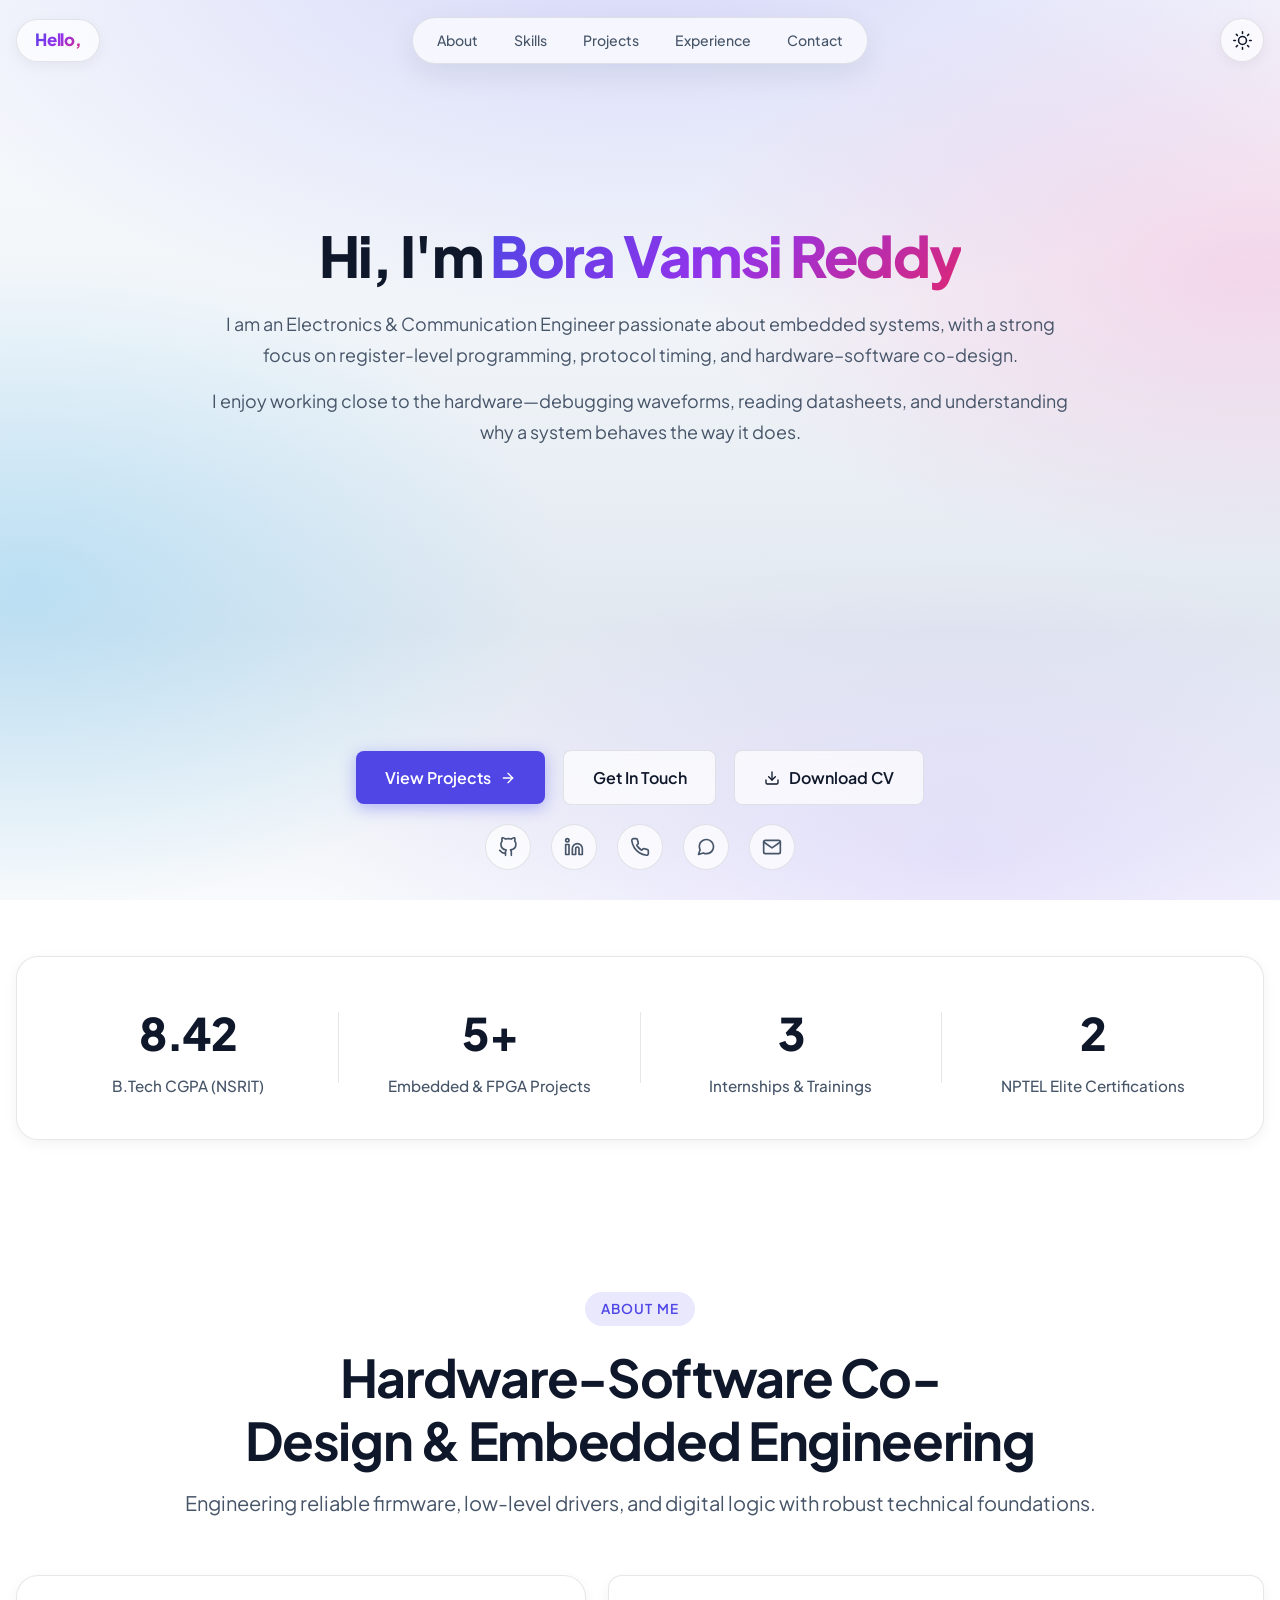
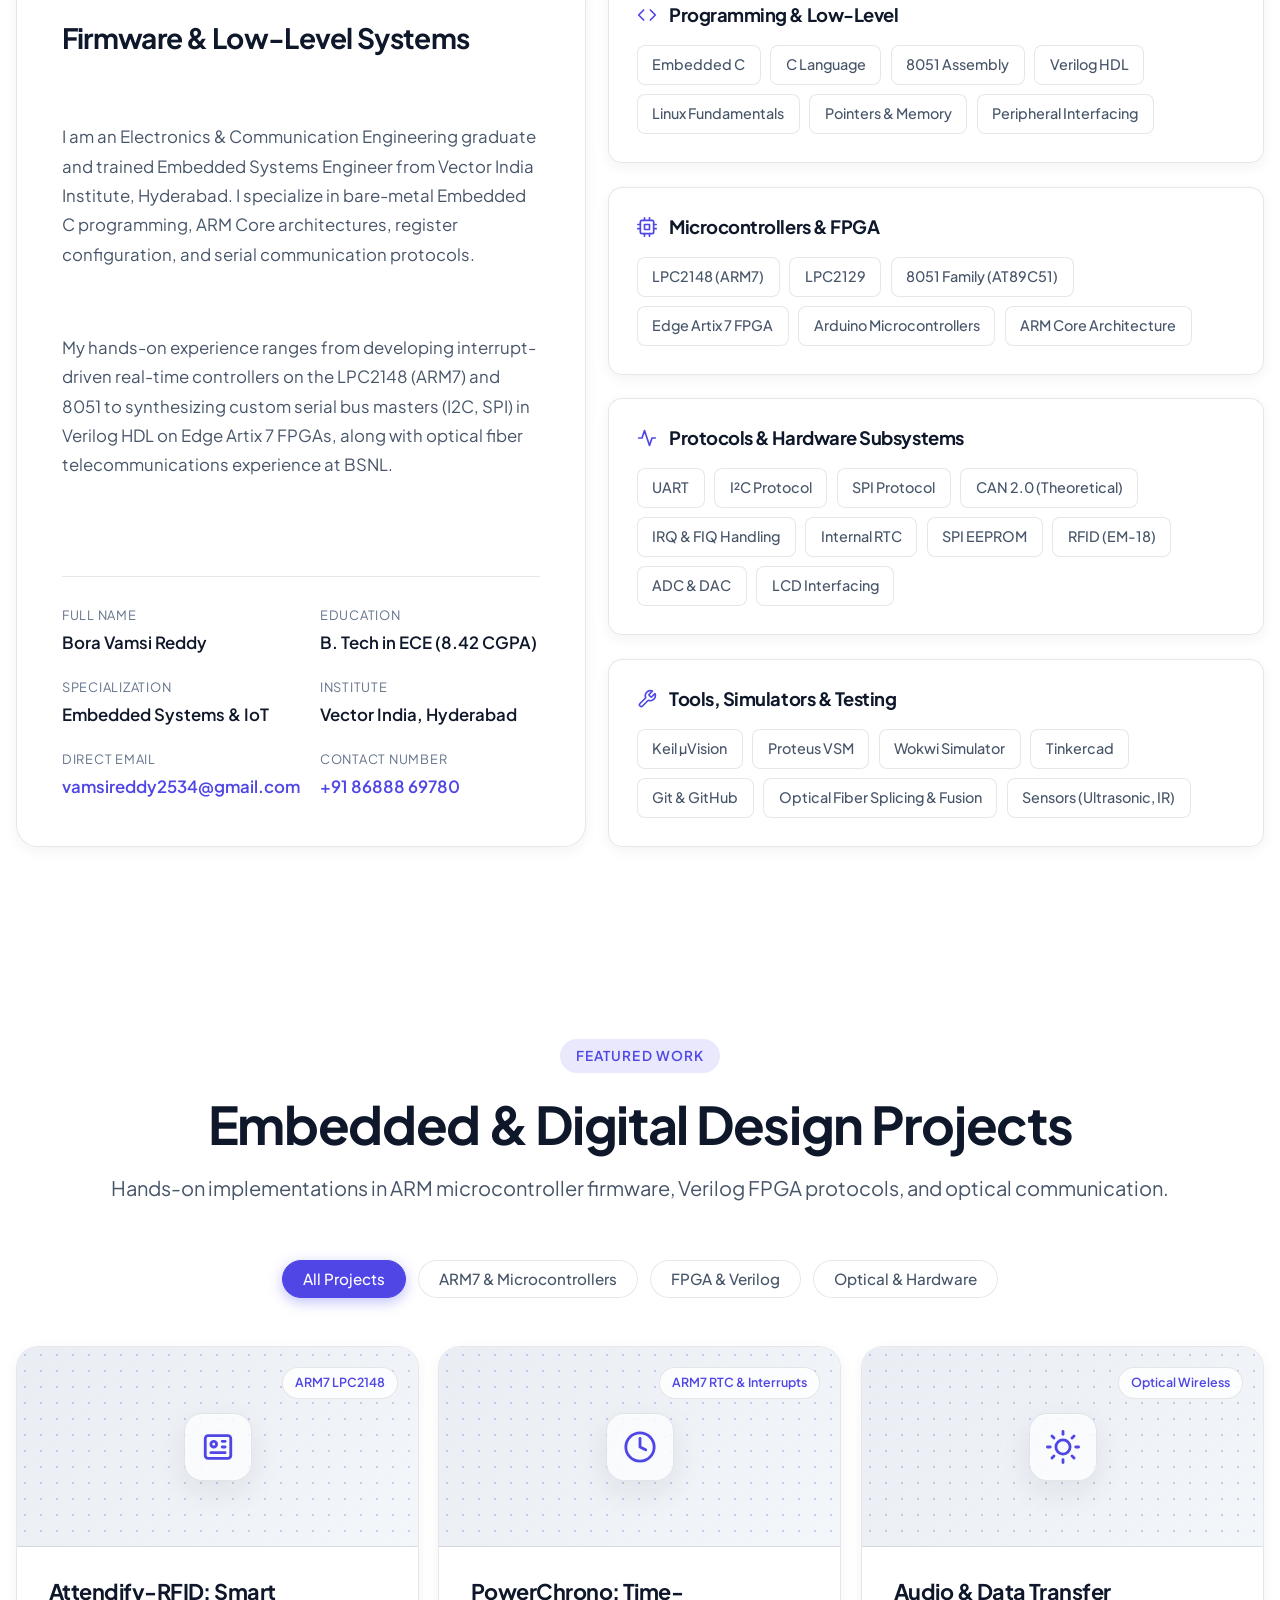
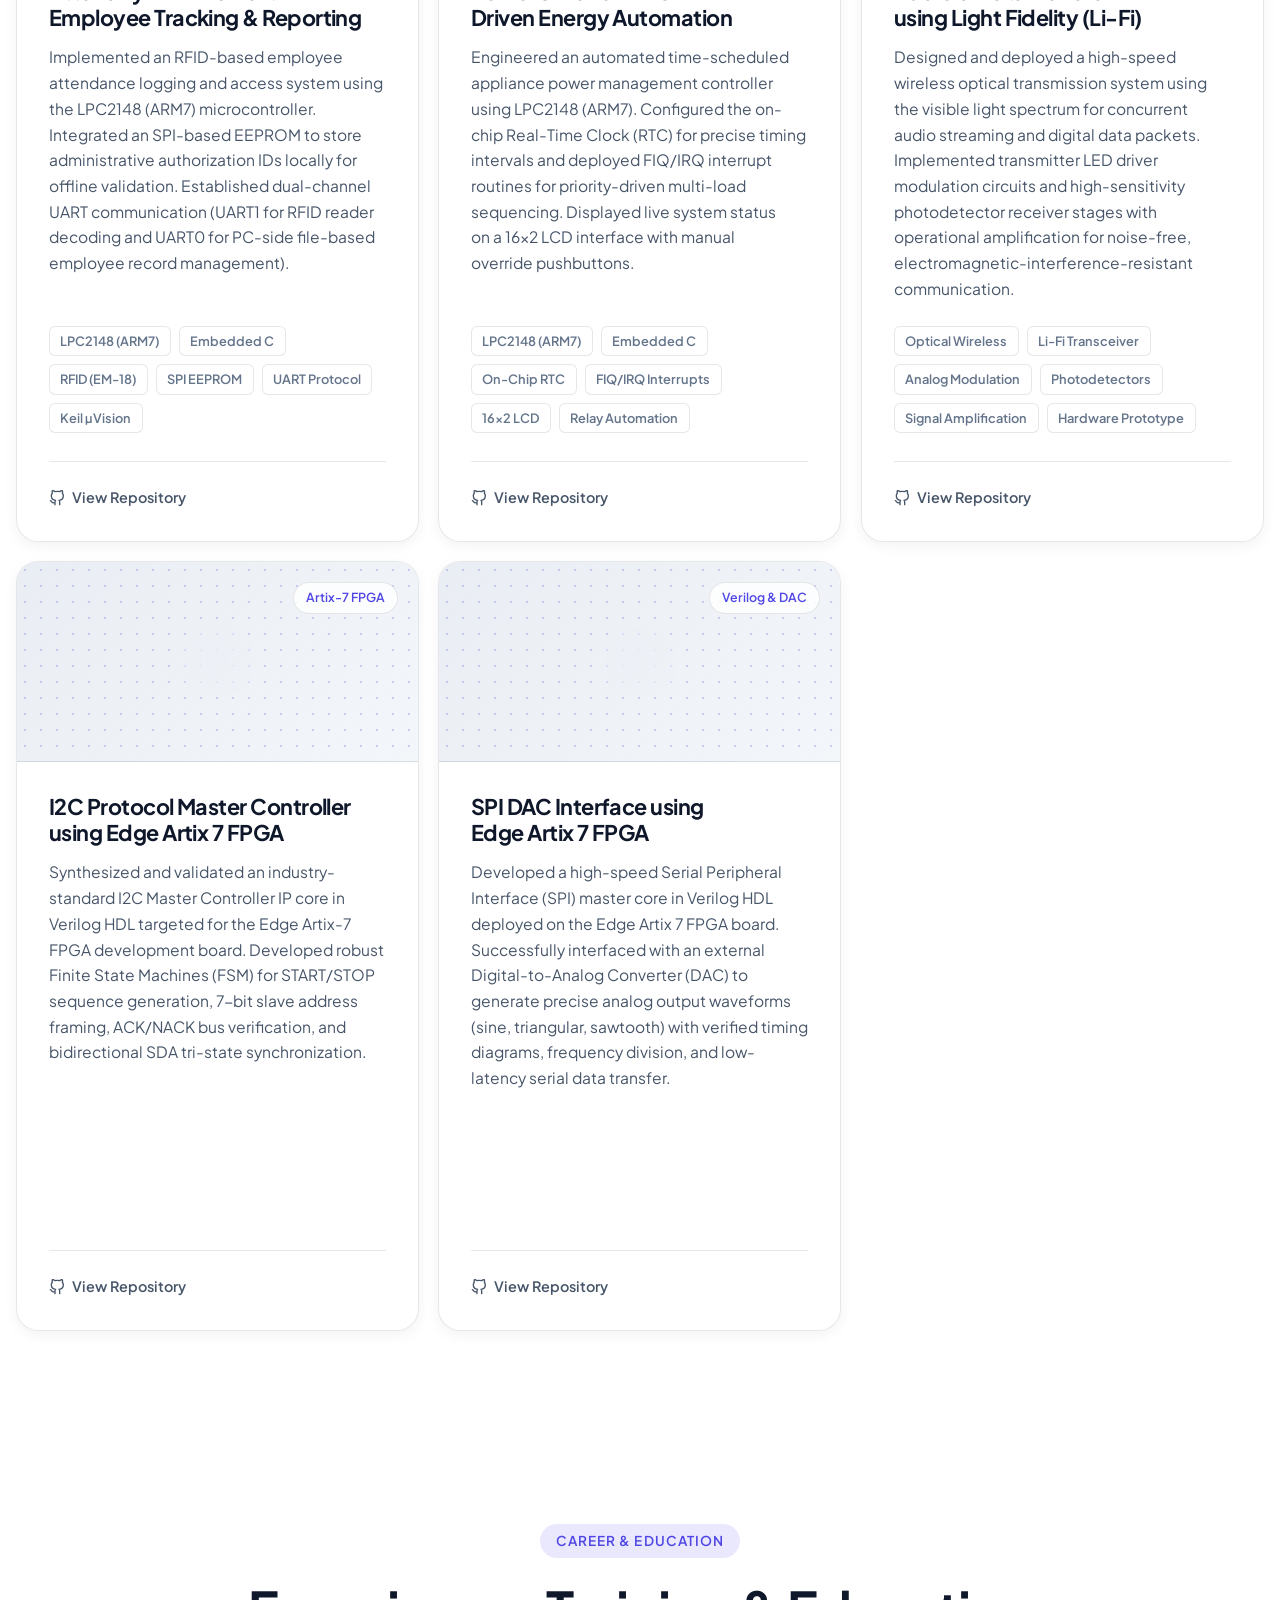
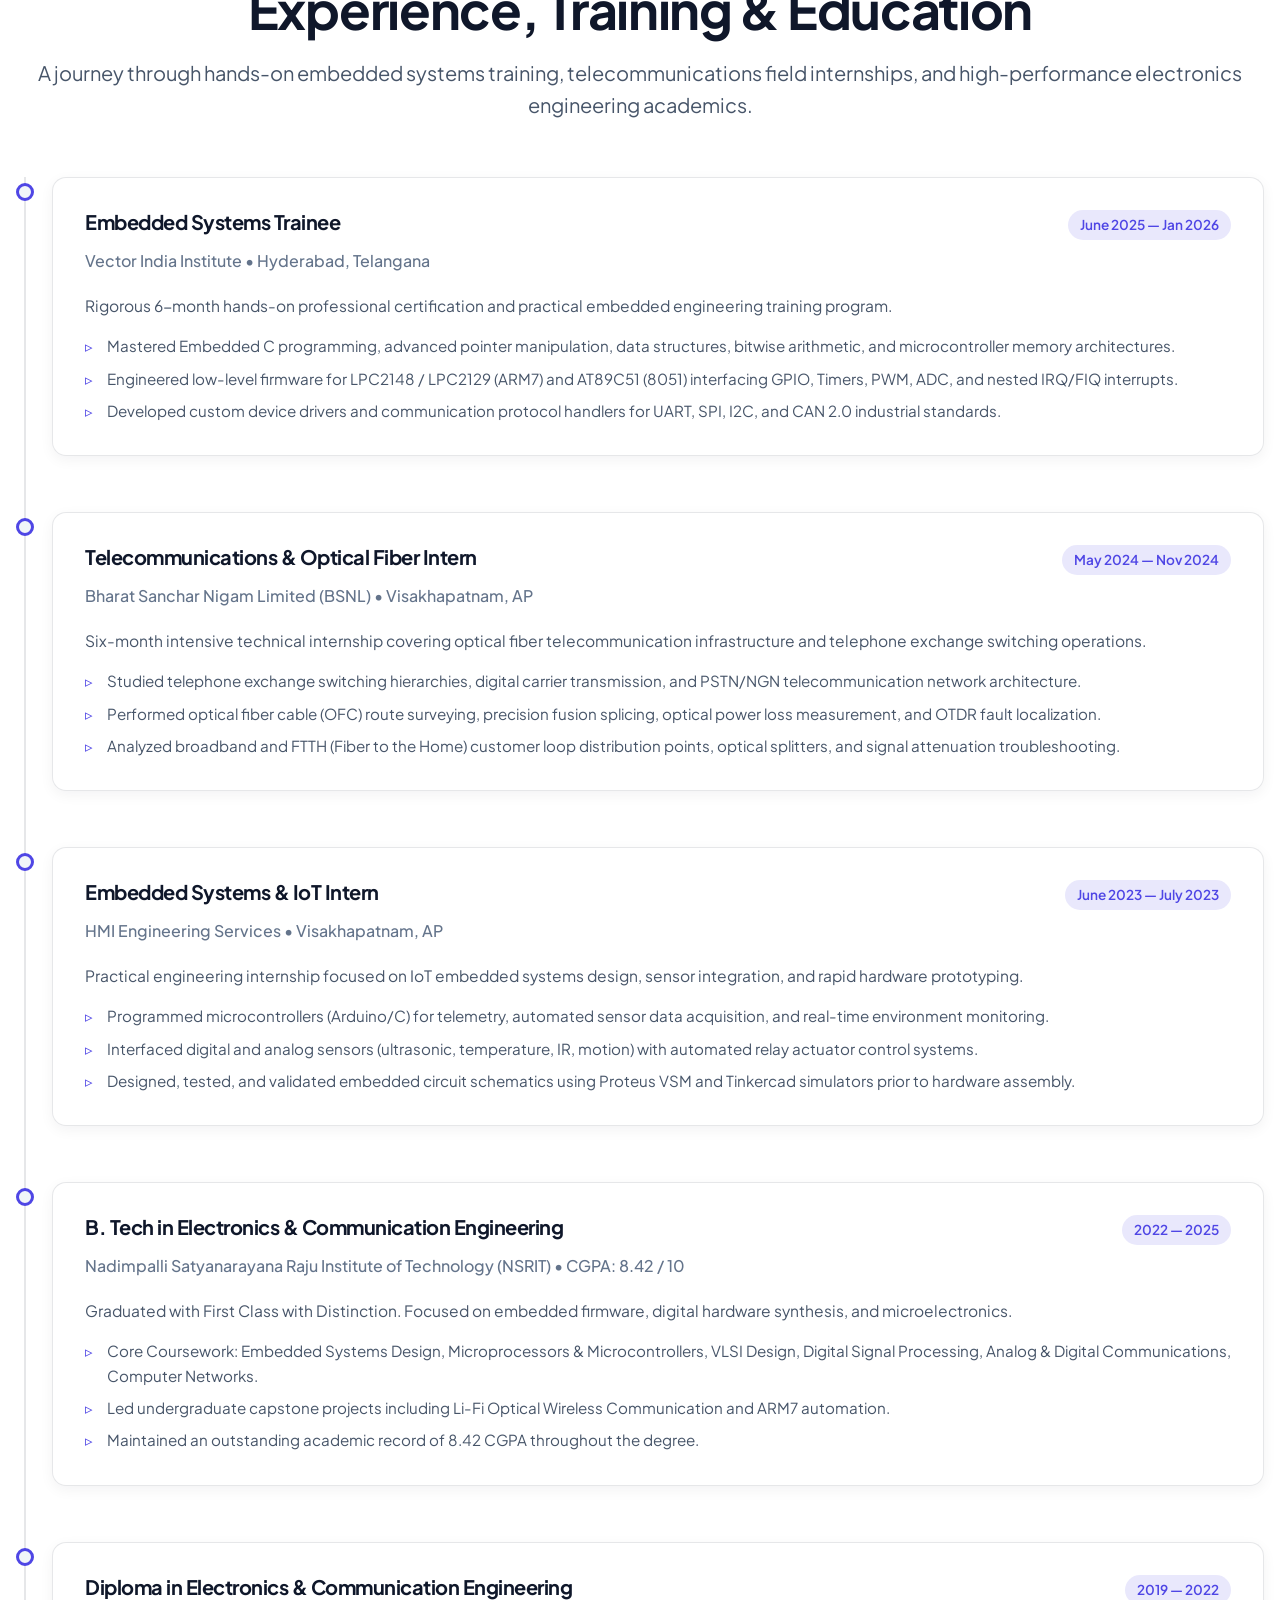
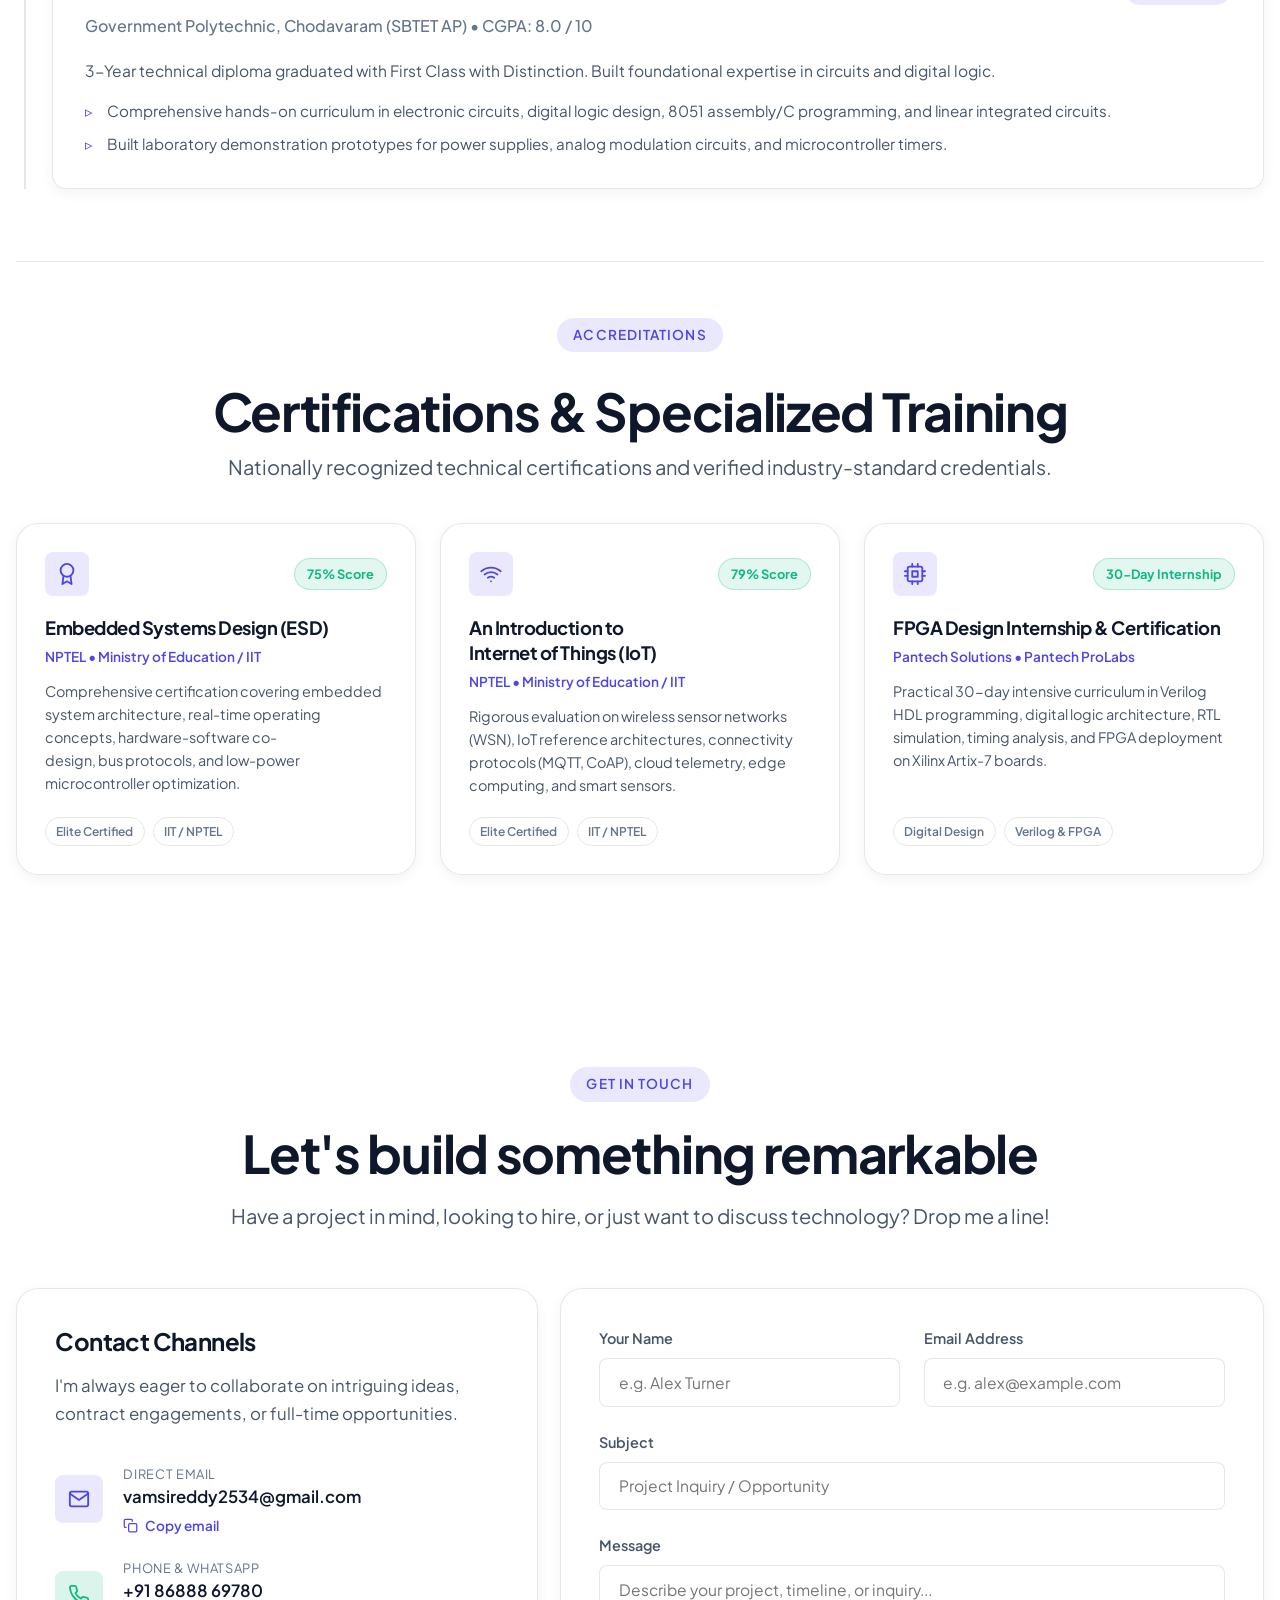
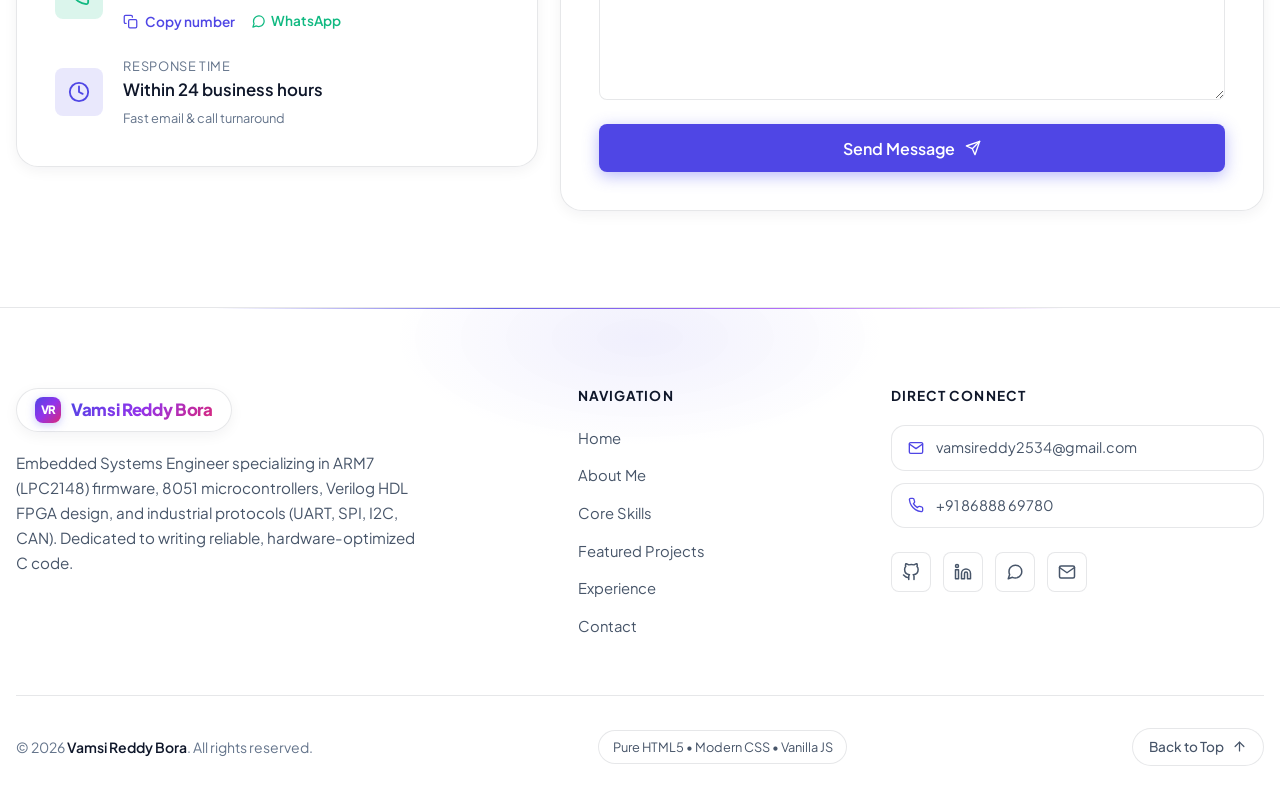
==== index.html @ 241cae87 "Initial portfolio release: modern responsive embedded systems portfolio" ====
<!DOCTYPE html>
<html lang="en" data-theme="dark">
<head>
  <meta charset="UTF-8">
  <meta name="viewport" content="width=device-width, initial-scale=1.0">
  <title>Bora Vamsi Reddy — Embedded Systems Engineer</title>
  <meta name="description" content="Portfolio of Bora Vamsi Reddy, Embedded Systems Engineer specializing in LPC2148 (ARM7), 8051, Embedded C, Verilog HDL, and Serial Communication Protocols (I2C, SPI, UART, CAN).">
  <meta name="keywords" content="Bora Vamsi Reddy, Embedded Systems Engineer, ARM7, LPC2148, 8051, Embedded C, Verilog, FPGA, I2C, SPI, UART, CAN, Vector India, ECE, Firmware">
  <meta name="author" content="Bora Vamsi Reddy">

  <!-- Open Graph Meta Tags -->
  <meta property="og:title" content="Bora Vamsi Reddy — Embedded Systems Engineer">
  <meta property="og:description" content="Embedded Systems Engineer specializing in LPC2148 (ARM7), 8051, Embedded C, Verilog HDL, and serial communication protocols.">
  <meta property="og:type" content="website">

  <!-- Fonts & Stylesheet -->
  <link rel="preconnect" href="https://fonts.googleapis.com">
  <link rel="preconnect" href="https://fonts.gstatic.com" crossorigin>
  <link href="https://fonts.googleapis.com/css2?family=JetBrains+Mono:wght@400;500&family=Plus+Jakarta+Sans:wght@400;500;600;700;800&display=swap" rel="stylesheet">
  <link rel="stylesheet" href="css/style.css?v=2.5">
</head>
<body>

  <!-- ==========================================
       Header & Navigation
       ========================================== -->
  <header class="header" id="header">
    <div class="container nav-container">
      <!-- Left: Brand -->
      <a href="#hero" class="brand" aria-label="Homepage">
        <span class="brand-text">Hello,</span>
      </a>

      <!-- Center: Floating Navigation Pill -->
      <nav class="nav-pill-wrapper" aria-label="Primary Navigation">
        <ul class="nav-menu" id="navMenu">
          <li><a href="#about" class="nav-link">About</a></li>
          <li><a href="#skills" class="nav-link">Skills</a></li>
          <li><a href="#projects" class="nav-link">Projects</a></li>
          <li><a href="#experience" class="nav-link">Experience</a></li>
          <li><a href="#contact" class="nav-link">Contact</a></li>
        </ul>
      </nav>

      <!-- Right: Theme Toggle & Mobile Toggle -->
      <div class="nav-actions">
        <button id="themeToggle" class="theme-toggle-btn" aria-label="Toggle dark/light theme">
          <!-- Sun Icon -->
          <svg class="sun-icon" viewBox="0 0 24 24" fill="none" stroke="currentColor" stroke-width="2" stroke-linecap="round" stroke-linejoin="round">
            <circle cx="12" cy="12" r="5"></circle>
            <line x1="12" y1="1" x2="12" y2="3"></line>
            <line x1="12" y1="21" x2="12" y2="23"></line>
            <line x1="4.22" y1="4.22" x2="5.64" y2="5.64"></line>
            <line x1="18.36" y1="18.36" x2="19.78" y2="19.78"></line>
            <line x1="1" y1="12" x2="3" y2="12"></line>
            <line x1="21" y1="12" x2="23" y2="12"></line>
            <line x1="4.22" y1="19.78" x2="5.64" y2="18.36"></line>
            <line x1="18.36" y1="5.64" x2="19.78" y2="4.22"></line>
          </svg>
          <!-- Moon Icon -->
          <svg class="moon-icon" viewBox="0 0 24 24" fill="none" stroke="currentColor" stroke-width="2" stroke-linecap="round" stroke-linejoin="round">
            <path d="M21 12.79A9 9 0 1 1 11.21 3 7 7 0 0 0 21 12.79z"></path>
          </svg>
        </button>

        <!-- Mobile Drawer Toggle -->
        <button id="mobileToggle" class="mobile-toggle-btn" aria-label="Open mobile navigation menu" aria-expanded="false">
          <svg viewBox="0 0 24 24" fill="none" stroke="currentColor" stroke-width="2" stroke-linecap="round" stroke-linejoin="round" style="width: 20px; height: 20px;">
            <line x1="3" y1="12" x2="21" y2="12"></line>
            <line x1="3" y1="6" x2="21" y2="6"></line>
            <line x1="3" y1="18" x2="21" y2="18"></line>
          </svg>
        </button>
      </div>
    </div>
  </header>

  <main>
    <!-- ==========================================
         Hero Section
         ========================================== -->
    <section class="section hero-section" id="hero">
      <div class="container hero-container">
        <div class="hero-main-wrapper">
          <div class="hero-center-content">
            <h1 class="hero-title">
              Hi, I'm <span class="text-gradient">Bora Vamsi Reddy</span>
            </h1>

            <div class="hero-description">
              <p>
                I am an Electronics &amp; Communication Engineer passionate about embedded systems, with a strong focus on register-level programming, protocol timing, and hardware–software co-design.
              </p>
              <p>
                I enjoy working close to the hardware—debugging waveforms, reading datasheets, and understanding why a system behaves the way it does.
              </p>
            </div>
          </div>

          <div class="hero-bottom-controls">
            <!-- Call to Action Buttons -->
            <div class="hero-cta-group">
              <a href="#projects" class="btn btn-primary">
                <span>View Projects</span>
                <svg viewBox="0 0 24 24" fill="none" stroke="currentColor" stroke-width="2" stroke-linecap="round" stroke-linejoin="round" style="width: 16px; height: 16px;">
                  <line x1="5" y1="12" x2="19" y2="12"></line>
                  <polyline points="12 5 19 12 12 19"></polyline>
                </svg>
              </a>
              <a href="#contact" class="btn btn-secondary">
                <span>Get In Touch</span>
              </a>
              <a href="Vamsi_CV.pdf" target="_blank" rel="noopener noreferrer" class="btn btn-secondary" id="resumeBtn" download="Bora_Vamsi_Reddy_CV.pdf">
                <svg viewBox="0 0 24 24" fill="none" stroke="currentColor" stroke-width="2" stroke-linecap="round" stroke-linejoin="round" style="width: 16px; height: 16px;">
                  <path d="M21 15v4a2 2 0 0 1-2 2H5a2 2 0 0 1-2-2v-4"></path>
                  <polyline points="7 10 12 15 17 10"></polyline>
                  <line x1="12" y1="15" x2="12" y2="3"></line>
                </svg>
                <span>Download CV</span>
              </a>
            </div>

            <!-- Social Links Row -->
            <div class="social-links">
              <a href="https://github.com/VamsiReddyBora" target="_blank" rel="noopener noreferrer" class="social-link" aria-label="GitHub Profile">
                <svg viewBox="0 0 24 24" fill="none" stroke="currentColor" stroke-width="2" stroke-linecap="round" stroke-linejoin="round">
                  <path d="M9 19c-5 1.5-5-2.5-7-3m14 6v-3.87a3.37 3.37 0 0 0-.94-2.61c3.14-.35 6.44-1.54 6.44-7A5.44 5.44 0 0 0 20 4.77 5.07 5.07 0 0 0 19.91 1S18.73.65 16 2.48a13.38 13.38 0 0 0-7 0C6.27.65 5.09 1 5.09 1A5.07 5.07 0 0 0 5 4.77a5.44 5.44 0 0 0-1.5 3.78c0 5.42 3.3 6.61 6.44 7A3.37 3.37 0 0 0 9 18.13V22"></path>
                </svg>
              </a>
              <a href="https://linkedin.com/in/bora-vamsi-reddy" target="_blank" rel="noopener noreferrer" class="social-link" aria-label="LinkedIn Profile">
                <svg viewBox="0 0 24 24" fill="none" stroke="currentColor" stroke-width="2" stroke-linecap="round" stroke-linejoin="round">
                  <path d="M16 8a6 6 0 0 1 6 6v7h-4v-7a2 2 0 0 0-2-2 2 2 0 0 0-2 2v7h-4v-7a6 6 0 0 1 6-6z"></path>
                  <rect x="2" y="9" width="4" height="12"></rect>
                  <circle cx="4" cy="4" r="2"></circle>
                </svg>
              </a>
              <a href="tel:+918688869780" class="social-link" aria-label="Call +91 86888 69780">
                <svg viewBox="0 0 24 24" fill="none" stroke="currentColor" stroke-width="2" stroke-linecap="round" stroke-linejoin="round">
                  <path d="M22 16.92v3a2 2 0 0 1-2.18 2 19.79 19.79 0 0 1-8.63-3.07 19.5 19.5 0 0 1-6-6 19.79 19.79 0 0 1-3.07-8.67A2 2 0 0 1 4.11 2h3a2 2 0 0 1 2 1.72 12.84 12.84 0 0 0 .7 2.81 2 2 0 0 1-.45 2.11L8.09 9.91a16 16 0 0 0 6 6l1.27-1.27a2 2 0 0 1 2.11-.45 12.84 12.84 0 0 0 2.81.7A2 2 0 0 1 22 16.92z"></path>
                </svg>
              </a>
              <a href="https://wa.me/918688869780" target="_blank" rel="noopener noreferrer" class="social-link" aria-label="Chat on WhatsApp">
                <svg viewBox="0 0 24 24" fill="none" stroke="currentColor" stroke-width="2" stroke-linecap="round" stroke-linejoin="round">
                  <path d="M21 11.5a8.38 8.38 0 0 1-.9 3.8 8.5 8.5 0 0 1-7.6 4.7 8.38 8.38 0 0 1-3.8-.9L3 21l1.9-5.7a8.38 8.38 0 0 1-.9-3.8 8.5 8.5 0 0 1 4.7-7.6 8.38 8.38 0 0 1 3.8-.9h.5a8.48 8.48 0 0 1 8 8v.5z"></path>
                </svg>
              </a>
              <a href="mailto:vamsireddy2534@gmail.com" class="social-link" aria-label="Send an Email">
                <svg viewBox="0 0 24 24" fill="none" stroke="currentColor" stroke-width="2" stroke-linecap="round" stroke-linejoin="round">
                  <path d="M4 4h16c1.1 0 2 .9 2 2v12c0 1.1-.9 2-2 2H4c-1.1 0-2-.9-2-2V6c0-1.1.9-2 2-2z"></path>
                  <polyline points="22,6 12,13 2,6"></polyline>
                </svg>
              </a>
            </div>
          </div>
        </div>

        <!-- Metrics Strip -->
        <div class="stats-strip">
          <div class="stat-item">
            <div class="stat-number">8.42</div>
            <div class="stat-label">B.Tech CGPA (NSRIT)</div>
          </div>
          <div class="stat-item">
            <div class="stat-number">5+</div>
            <div class="stat-label">Embedded & FPGA Projects</div>
          </div>
          <div class="stat-item">
            <div class="stat-number">3</div>
            <div class="stat-label">Internships & Trainings</div>
          </div>
          <div class="stat-item">
            <div class="stat-number">2</div>
            <div class="stat-label">NPTEL Elite Certifications</div>
          </div>
        </div>
      </div>
    </section>

    <!-- ==========================================
         About & Skills Section
         ========================================== -->
    <section class="section" id="about">
      <div class="container">
        <div class="section-header">
          <span class="section-tag">About Me</span>
          <h2 class="section-title">Hardware-Software Co-Design & Embedded Engineering</h2>
          <p class="section-subtitle">
            Engineering reliable firmware, low-level drivers, and digital logic with robust technical foundations.
          </p>
        </div>

        <div class="about-grid">
          <!-- Bio Card -->
          <div class="about-card">
            <h3 class="about-heading">Firmware & Low-Level Systems</h3>
            <p class="about-text">
              I am an Electronics & Communication Engineering graduate and trained Embedded Systems Engineer from Vector India Institute, Hyderabad. I specialize in bare-metal Embedded C programming, ARM Core architectures, register configuration, and serial communication protocols.
            </p>
            <p class="about-text">
              My hands-on experience ranges from developing interrupt-driven real-time controllers on the LPC2148 (ARM7) and 8051 to synthesizing custom serial bus masters (I2C, SPI) in Verilog HDL on Edge Artix 7 FPGAs, along with optical fiber telecommunications experience at BSNL.
            </p>

            <div class="quick-details">
              <div class="detail-item">
                <span class="detail-label">Full Name</span>
                <span class="detail-value">Bora Vamsi Reddy</span>
              </div>
              <div class="detail-item">
                <span class="detail-label">Education</span>
                <span class="detail-value">B. Tech in ECE (8.42 CGPA)</span>
              </div>
              <div class="detail-item">
                <span class="detail-label">Specialization</span>
                <span class="detail-value">Embedded Systems & IoT</span>
              </div>
              <div class="detail-item">
                <span class="detail-label">Institute</span>
                <span class="detail-value">Vector India, Hyderabad</span>
              </div>
              <div class="detail-item">
                <span class="detail-label">Direct Email</span>
                <a href="mailto:vamsireddy2534@gmail.com" class="detail-value" style="color: var(--accent); text-decoration: none;">vamsireddy2534@gmail.com</a>
              </div>
              <div class="detail-item">
                <span class="detail-label">Contact Number</span>
                <a href="tel:+918688869780" class="detail-value" style="color: var(--accent); text-decoration: none;">+91 86888 69780</a>
              </div>
            </div>
          </div>

          <!-- Skills Categories -->
          <div class="skills-column" id="skills">
            <!-- Category 1: Languages & Low-Level -->
            <div class="skill-category-card">
              <h3 class="skill-category-title">
                <svg viewBox="0 0 24 24" fill="none" stroke="currentColor" stroke-width="2" stroke-linecap="round" stroke-linejoin="round">
                  <polyline points="16 18 22 12 16 6"></polyline>
                  <polyline points="8 6 2 12 8 18"></polyline>
                </svg>
                Programming & Low-Level
              </h3>
              <div class="skills-tags">
                <span class="skill-tag">Embedded C</span>
                <span class="skill-tag">C Language</span>
                <span class="skill-tag">8051 Assembly</span>
                <span class="skill-tag">Verilog HDL</span>
                <span class="skill-tag">Linux Fundamentals</span>
                <span class="skill-tag">Pointers & Memory</span>
                <span class="skill-tag">Peripheral Interfacing</span>
              </div>
            </div>

            <!-- Category 2: Microcontrollers & FPGA -->
            <div class="skill-category-card">
              <h3 class="skill-category-title">
                <svg viewBox="0 0 24 24" fill="none" stroke="currentColor" stroke-width="2" stroke-linecap="round" stroke-linejoin="round">
                  <rect x="4" y="4" width="16" height="16" rx="2" ry="2"></rect>
                  <rect x="9" y="9" width="6" height="6"></rect>
                  <line x1="9" y1="1" x2="9" y2="4"></line>
                  <line x1="15" y1="1" x2="15" y2="4"></line>
                  <line x1="9" y1="20" x2="9" y2="23"></line>
                  <line x1="15" y1="20" x2="15" y2="23"></line>
                  <line x1="20" y1="9" x2="23" y2="9"></line>
                  <line x1="20" y1="14" x2="23" y2="14"></line>
                  <line x1="1" y1="9" x2="4" y2="9"></line>
                  <line x1="1" y1="14" x2="4" y2="14"></line>
                </svg>
                Microcontrollers & FPGA
              </h3>
              <div class="skills-tags">
                <span class="skill-tag">LPC2148 (ARM7)</span>
                <span class="skill-tag">LPC2129</span>
                <span class="skill-tag">8051 Family (AT89C51)</span>
                <span class="skill-tag">Edge Artix 7 FPGA</span>
                <span class="skill-tag">Arduino Microcontrollers</span>
                <span class="skill-tag">ARM Core Architecture</span>
              </div>
            </div>

            <!-- Category 3: Protocols & Subsystems -->
            <div class="skill-category-card">
              <h3 class="skill-category-title">
                <svg viewBox="0 0 24 24" fill="none" stroke="currentColor" stroke-width="2" stroke-linecap="round" stroke-linejoin="round">
                  <path d="M22 12h-4l-3 9L9 3l-3 9H2"></path>
                </svg>
                Protocols & Hardware Subsystems
              </h3>
              <div class="skills-tags">
                <span class="skill-tag">UART</span>
                <span class="skill-tag">I²C Protocol</span>
                <span class="skill-tag">SPI Protocol</span>
                <span class="skill-tag">CAN 2.0 (Theoretical)</span>
                <span class="skill-tag">IRQ & FIQ Handling</span>
                <span class="skill-tag">Internal RTC</span>
                <span class="skill-tag">SPI EEPROM</span>
                <span class="skill-tag">RFID (EM-18)</span>
                <span class="skill-tag">ADC & DAC</span>
                <span class="skill-tag">LCD Interfacing</span>
              </div>
            </div>

            <!-- Category 4: Tooling & Simulators -->
            <div class="skill-category-card">
              <h3 class="skill-category-title">
                <svg viewBox="0 0 24 24" fill="none" stroke="currentColor" stroke-width="2" stroke-linecap="round" stroke-linejoin="round">
                  <path d="M14.7 6.3a1 1 0 0 0 0 1.4l1.6 1.6a1 1 0 0 0 1.4 0l3.77-3.77a6 6 0 0 1-7.94 7.94l-6.91 6.91a2.12 2.12 0 0 1-3-3l6.91-6.91a6 6 0 0 1 7.94-7.94l-3.76 3.76z"></path>
                </svg>
                Tools, Simulators & Testing
              </h3>
              <div class="skills-tags">
                <span class="skill-tag">Keil µVision</span>
                <span class="skill-tag">Proteus VSM</span>
                <span class="skill-tag">Wokwi Simulator</span>
                <span class="skill-tag">Tinkercad</span>
                <span class="skill-tag">Git & GitHub</span>
                <span class="skill-tag">Optical Fiber Splicing & Fusion</span>
                <span class="skill-tag">Sensors (Ultrasonic, IR)</span>
              </div>
            </div>
          </div>
        </div>
      </div>
    </section>

    <!-- ==========================================
         Featured Projects Section
         ========================================== -->
    <section class="section" id="projects">
      <div class="container">
        <div class="section-header">
          <span class="section-tag">Featured Work</span>
          <h2 class="section-title">Embedded & Digital Design Projects</h2>
          <p class="section-subtitle">
            Hands-on implementations in ARM microcontroller firmware, Verilog FPGA protocols, and optical communication.
          </p>
        </div>

        <!-- Category Filters -->
        <div class="project-filters">
          <button class="filter-btn active" data-filter="all">All Projects</button>
          <button class="filter-btn" data-filter="arm">ARM7 & Microcontrollers</button>
          <button class="filter-btn" data-filter="fpga">FPGA & Verilog</button>
          <button class="filter-btn" data-filter="hardware">Optical & Hardware</button>
        </div>

        <!-- Projects Grid -->
        <div class="projects-grid">
          <!-- Project 1: Attendify-RFID -->
          <article class="project-card" data-category="arm">
            <div class="project-banner">
              <div class="project-banner-pattern"></div>
              <span class="project-badge">ARM7 LPC2148</span>
              <div class="project-icon-wrapper">
                <svg viewBox="0 0 24 24" fill="none" stroke="currentColor" stroke-width="2" stroke-linecap="round" stroke-linejoin="round">
                  <rect x="3" y="4" width="18" height="16" rx="2"></rect>
                  <circle cx="9" cy="10" r="2"></circle>
                  <line x1="15" y1="8" x2="17" y2="8"></line>
                  <line x1="15" y1="12" x2="17" y2="12"></line>
                  <line x1="7" y1="16" x2="17" y2="16"></line>
                </svg>
              </div>
            </div>
            <div class="project-body">
              <h3 class="project-title">Attendify-RFID: Smart Employee Tracking & Reporting</h3>
              <p class="project-desc">
                Implemented an RFID-based employee attendance logging and access system using the LPC2148 (ARM7) microcontroller. Integrated an SPI-based EEPROM to store administrative authorization IDs locally for offline validation. Established dual-channel UART communication (UART1 for RFID reader decoding and UART0 for PC-side file-based employee record management).
              </p>
              <div class="project-tech">
                <span class="tech-pill">LPC2148 (ARM7)</span>
                <span class="tech-pill">Embedded C</span>
                <span class="tech-pill">RFID (EM-18)</span>
                <span class="tech-pill">SPI EEPROM</span>
                <span class="tech-pill">UART Protocol</span>
                <span class="tech-pill">Keil µVision</span>
              </div>
              <div class="project-links">
                <a href="https://github.com/VamsiReddyBora" target="_blank" rel="noopener noreferrer" class="project-link-btn">
                  <svg viewBox="0 0 24 24" fill="none" stroke="currentColor" stroke-width="2" stroke-linecap="round" stroke-linejoin="round">
                    <path d="M9 19c-5 1.5-5-2.5-7-3m14 6v-3.87a3.37 3.37 0 0 0-.94-2.61c3.14-.35 6.44-1.54 6.44-7A5.44 5.44 0 0 0 20 4.77 5.07 5.07 0 0 0 19.91 1S18.73.65 16 2.48a13.38 13.38 0 0 0-7 0C6.27.65 5.09 1 5.09 1A5.07 5.07 0 0 0 5 4.77a5.44 5.44 0 0 0-1.5 3.78c0 5.42 3.3 6.61 6.44 7A3.37 3.37 0 0 0 9 18.13V22"></path>
                  </svg>
                  <span>View Repository</span>
                </a>
              </div>
            </div>
          </article>

          <!-- Project 2: PowerChrono -->
          <article class="project-card" data-category="arm">
            <div class="project-banner">
              <div class="project-banner-pattern"></div>
              <span class="project-badge">ARM7 RTC & Interrupts</span>
              <div class="project-icon-wrapper">
                <svg viewBox="0 0 24 24" fill="none" stroke="currentColor" stroke-width="2" stroke-linecap="round" stroke-linejoin="round">
                  <circle cx="12" cy="12" r="10"></circle>
                  <polyline points="12 6 12 12 16 14"></polyline>
                </svg>
              </div>
            </div>
            <div class="project-body">
              <h3 class="project-title">PowerChrono: Time-Driven Energy Automation</h3>
              <p class="project-desc">
                Engineered an automated time-scheduled appliance power management controller using LPC2148 (ARM7). Configured the on-chip Real-Time Clock (RTC) for precise timing intervals and deployed FIQ/IRQ interrupt routines for priority-driven multi-load sequencing. Displayed live system status on a 16x2 LCD interface with manual override pushbuttons.
              </p>
              <div class="project-tech">
                <span class="tech-pill">LPC2148 (ARM7)</span>
                <span class="tech-pill">Embedded C</span>
                <span class="tech-pill">On-Chip RTC</span>
                <span class="tech-pill">FIQ/IRQ Interrupts</span>
                <span class="tech-pill">16x2 LCD</span>
                <span class="tech-pill">Relay Automation</span>
              </div>
              <div class="project-links">
                <a href="https://github.com/VamsiReddyBora" target="_blank" rel="noopener noreferrer" class="project-link-btn">
                  <svg viewBox="0 0 24 24" fill="none" stroke="currentColor" stroke-width="2" stroke-linecap="round" stroke-linejoin="round">
                    <path d="M9 19c-5 1.5-5-2.5-7-3m14 6v-3.87a3.37 3.37 0 0 0-.94-2.61c3.14-.35 6.44-1.54 6.44-7A5.44 5.44 0 0 0 20 4.77 5.07 5.07 0 0 0 19.91 1S18.73.65 16 2.48a13.38 13.38 0 0 0-7 0C6.27.65 5.09 1 5.09 1A5.07 5.07 0 0 0 5 4.77a5.44 5.44 0 0 0-1.5 3.78c0 5.42 3.3 6.61 6.44 7A3.37 3.37 0 0 0 9 18.13V22"></path>
                  </svg>
                  <span>View Repository</span>
                </a>
              </div>
            </div>
          </article>

          <!-- Project 3: Li-Fi Audio & Data Transfer -->
          <article class="project-card" data-category="hardware">
            <div class="project-banner">
              <div class="project-banner-pattern"></div>
              <span class="project-badge">Optical Wireless</span>
              <div class="project-icon-wrapper">
                <svg viewBox="0 0 24 24" fill="none" stroke="currentColor" stroke-width="2" stroke-linecap="round" stroke-linejoin="round">
                  <circle cx="12" cy="12" r="5"></circle>
                  <line x1="12" y1="1" x2="12" y2="3"></line>
                  <line x1="12" y1="21" x2="12" y2="23"></line>
                  <line x1="4.22" y1="4.22" x2="5.64" y2="5.64"></line>
                  <line x1="18.36" y1="18.36" x2="19.78" y2="19.78"></line>
                  <line x1="1" y1="12" x2="3" y2="12"></line>
                  <line x1="21" y1="12" x2="23" y2="12"></line>
                  <line x1="4.22" y1="19.78" x2="5.64" y2="18.36"></line>
                  <line x1="18.36" y1="5.64" x2="19.78" y2="4.22"></line>
                </svg>
              </div>
            </div>
            <div class="project-body">
              <h3 class="project-title">Audio & Data Transfer using Light Fidelity (Li-Fi)</h3>
              <p class="project-desc">
                Designed and deployed a high-speed wireless optical transmission system using the visible light spectrum for concurrent audio streaming and digital data packets. Implemented transmitter LED driver modulation circuits and high-sensitivity photodetector receiver stages with operational amplification for noise-free, electromagnetic-interference-resistant communication.
              </p>
              <div class="project-tech">
                <span class="tech-pill">Optical Wireless</span>
                <span class="tech-pill">Li-Fi Transceiver</span>
                <span class="tech-pill">Analog Modulation</span>
                <span class="tech-pill">Photodetectors</span>
                <span class="tech-pill">Signal Amplification</span>
                <span class="tech-pill">Hardware Prototype</span>
              </div>
              <div class="project-links">
                <a href="https://github.com/VamsiReddyBora" target="_blank" rel="noopener noreferrer" class="project-link-btn">
                  <svg viewBox="0 0 24 24" fill="none" stroke="currentColor" stroke-width="2" stroke-linecap="round" stroke-linejoin="round">
                    <path d="M9 19c-5 1.5-5-2.5-7-3m14 6v-3.87a3.37 3.37 0 0 0-.94-2.61c3.14-.35 6.44-1.54 6.44-7A5.44 5.44 0 0 0 20 4.77 5.07 5.07 0 0 0 19.91 1S18.73.65 16 2.48a13.38 13.38 0 0 0-7 0C6.27.65 5.09 1 5.09 1A5.07 5.07 0 0 0 5 4.77a5.44 5.44 0 0 0-1.5 3.78c0 5.42 3.3 6.61 6.44 7A3.37 3.37 0 0 0 9 18.13V22"></path>
                  </svg>
                  <span>View Repository</span>
                </a>
              </div>
            </div>
          </article>

          <!-- Project 4: I2C Master Controller FPGA -->
          <article class="project-card" data-category="fpga">
            <div class="project-banner">
              <div class="project-banner-pattern"></div>
              <span class="project-badge">Artix-7 FPGA</span>
              <div class="project-icon-wrapper">
                <svg viewBox="0 0 24 24" fill="none" stroke="currentColor" stroke-width="2" stroke-linecap="round" stroke-linejoin="round">
                  <rect x="4" y="4" width="16" height="16" rx="2"></rect>
                  <rect x="9" y="9" width="6" height="6"></rect>
                  <line x1="9" y1="1" x2="9" y2="4"></line>
                  <line x1="15" y1="1" x2="15" y2="4"></line>
                  <line x1="9" y1="20" x2="9" y2="23"></line>
                  <line x1="15" y1="20" x2="15" y2="23"></line>
                  <line x1="20" y1="9" x2="23" y2="9"></line>
                  <line x1="20" y1="14" x2="23" y2="14"></line>
                  <line x1="1" y1="9" x2="4" y2="9"></line>
                  <line x1="1" y1="14" x2="4" y2="14"></line>
                </svg>
              </div>
            </div>
            <div class="project-body">
              <h3 class="project-title">I2C Protocol Master Controller using Edge Artix 7 FPGA</h3>
              <p class="project-desc">
                Synthesized and validated an industry-standard I2C Master Controller IP core in Verilog HDL targeted for the Edge Artix-7 FPGA development board. Developed robust Finite State Machines (FSM) for START/STOP sequence generation, 7-bit slave address framing, ACK/NACK bus verification, and bidirectional SDA tri-state synchronization.
              </p>
              <div class="project-tech">
                <span class="tech-pill">Verilog HDL</span>
                <span class="tech-pill">Edge Artix-7 FPGA</span>
                <span class="tech-pill">I2C Protocol</span>
                <span class="tech-pill">FSM Architecture</span>
                <span class="tech-pill">Xilinx Vivado</span>
                <span class="tech-pill">RTL Simulation</span>
              </div>
              <div class="project-links">
                <a href="https://github.com/VamsiReddyBora" target="_blank" rel="noopener noreferrer" class="project-link-btn">
                  <svg viewBox="0 0 24 24" fill="none" stroke="currentColor" stroke-width="2" stroke-linecap="round" stroke-linejoin="round">
                    <path d="M9 19c-5 1.5-5-2.5-7-3m14 6v-3.87a3.37 3.37 0 0 0-.94-2.61c3.14-.35 6.44-1.54 6.44-7A5.44 5.44 0 0 0 20 4.77 5.07 5.07 0 0 0 19.91 1S18.73.65 16 2.48a13.38 13.38 0 0 0-7 0C6.27.65 5.09 1 5.09 1A5.07 5.07 0 0 0 5 4.77a5.44 5.44 0 0 0-1.5 3.78c0 5.42 3.3 6.61 6.44 7A3.37 3.37 0 0 0 9 18.13V22"></path>
                  </svg>
                  <span>View Repository</span>
                </a>
              </div>
            </div>
          </article>

          <!-- Project 5: SPI DAC Interface FPGA -->
          <article class="project-card" data-category="fpga">
            <div class="project-banner">
              <div class="project-banner-pattern"></div>
              <span class="project-badge">Verilog & DAC</span>
              <div class="project-icon-wrapper">
                <svg viewBox="0 0 24 24" fill="none" stroke="currentColor" stroke-width="2" stroke-linecap="round" stroke-linejoin="round">
                  <path d="M2 12h5l3-9 4 18 3-9h5"></path>
                </svg>
              </div>
            </div>
            <div class="project-body">
              <h3 class="project-title">SPI DAC Interface using Edge Artix 7 FPGA</h3>
              <p class="project-desc">
                Developed a high-speed Serial Peripheral Interface (SPI) master core in Verilog HDL deployed on the Edge Artix 7 FPGA board. Successfully interfaced with an external Digital-to-Analog Converter (DAC) to generate precise analog output waveforms (sine, triangular, sawtooth) with verified timing diagrams, frequency division, and low-latency serial data transfer.
              </p>
              <div class="project-tech">
                <span class="tech-pill">Verilog HDL</span>
                <span class="tech-pill">Artix-7 FPGA</span>
                <span class="tech-pill">SPI Protocol</span>
                <span class="tech-pill">DAC Interfacing</span>
                <span class="tech-pill">Waveform Generation</span>
                <span class="tech-pill">Digital Logic</span>
              </div>
              <div class="project-links">
                <a href="https://github.com/VamsiReddyBora" target="_blank" rel="noopener noreferrer" class="project-link-btn">
                  <svg viewBox="0 0 24 24" fill="none" stroke="currentColor" stroke-width="2" stroke-linecap="round" stroke-linejoin="round">
                    <path d="M9 19c-5 1.5-5-2.5-7-3m14 6v-3.87a3.37 3.37 0 0 0-.94-2.61c3.14-.35 6.44-1.54 6.44-7A5.44 5.44 0 0 0 20 4.77 5.07 5.07 0 0 0 19.91 1S18.73.65 16 2.48a13.38 13.38 0 0 0-7 0C6.27.65 5.09 1 5.09 1A5.07 5.07 0 0 0 5 4.77a5.44 5.44 0 0 0-1.5 3.78c0 5.42 3.3 6.61 6.44 7A3.37 3.37 0 0 0 9 18.13V22"></path>
                  </svg>
                  <span>View Repository</span>
                </a>
              </div>
            </div>
          </article>
        </div>
      </div>
    </section>

    <!-- ==========================================
         Experience & Timeline Section
         ========================================== -->
    <section class="section" id="experience">
      <div class="container">
        <div class="section-header">
          <span class="section-tag">Career & Education</span>
          <h2 class="section-title">Experience, Training & Education</h2>
          <p class="section-subtitle">
            A journey through hands-on embedded systems training, telecommunications field internships, and high-performance electronics engineering academics.
          </p>
        </div>

        <div class="timeline">
          <!-- Timeline Item 1: Vector India -->
          <div class="timeline-item">
            <div class="timeline-dot"></div>
            <div class="timeline-content">
              <div class="timeline-header">
                <h3 class="timeline-role">Embedded Systems Trainee</h3>
                <span class="timeline-period">June 2025 — Jan 2026</span>
              </div>
              <div class="timeline-company">Vector India Institute • Hyderabad, Telangana</div>
              <p class="timeline-description">
                Rigorous 6-month hands-on professional certification and practical embedded engineering training program.
              </p>
              <ul class="timeline-bullets">
                <li>Mastered Embedded C programming, advanced pointer manipulation, data structures, bitwise arithmetic, and microcontroller memory architectures.</li>
                <li>Engineered low-level firmware for LPC2148 / LPC2129 (ARM7) and AT89C51 (8051) interfacing GPIO, Timers, PWM, ADC, and nested IRQ/FIQ interrupts.</li>
                <li>Developed custom device drivers and communication protocol handlers for UART, SPI, I2C, and CAN 2.0 industrial standards.</li>
              </ul>
            </div>
          </div>

          <!-- Timeline Item 2: BSNL -->
          <div class="timeline-item">
            <div class="timeline-dot"></div>
            <div class="timeline-content">
              <div class="timeline-header">
                <h3 class="timeline-role">Telecommunications & Optical Fiber Intern</h3>
                <span class="timeline-period">May 2024 — Nov 2024</span>
              </div>
              <div class="timeline-company">Bharat Sanchar Nigam Limited (BSNL) • Visakhapatnam, AP</div>
              <p class="timeline-description">
                Six-month intensive technical internship covering optical fiber telecommunication infrastructure and telephone exchange switching operations.
              </p>
              <ul class="timeline-bullets">
                <li>Studied telephone exchange switching hierarchies, digital carrier transmission, and PSTN/NGN telecommunication network architecture.</li>
                <li>Performed optical fiber cable (OFC) route surveying, precision fusion splicing, optical power loss measurement, and OTDR fault localization.</li>
                <li>Analyzed broadband and FTTH (Fiber to the Home) customer loop distribution points, optical splitters, and signal attenuation troubleshooting.</li>
              </ul>
            </div>
          </div>

          <!-- Timeline Item 3: HMI Engineering Services -->
          <div class="timeline-item">
            <div class="timeline-dot"></div>
            <div class="timeline-content">
              <div class="timeline-header">
                <h3 class="timeline-role">Embedded Systems & IoT Intern</h3>
                <span class="timeline-period">June 2023 — July 2023</span>
              </div>
              <div class="timeline-company">HMI Engineering Services • Visakhapatnam, AP</div>
              <p class="timeline-description">
                Practical engineering internship focused on IoT embedded systems design, sensor integration, and rapid hardware prototyping.
              </p>
              <ul class="timeline-bullets">
                <li>Programmed microcontrollers (Arduino/C) for telemetry, automated sensor data acquisition, and real-time environment monitoring.</li>
                <li>Interfaced digital and analog sensors (ultrasonic, temperature, IR, motion) with automated relay actuator control systems.</li>
                <li>Designed, tested, and validated embedded circuit schematics using Proteus VSM and Tinkercad simulators prior to hardware assembly.</li>
              </ul>
            </div>
          </div>

          <!-- Timeline Item 4: NSRIT B.Tech -->
          <div class="timeline-item">
            <div class="timeline-dot"></div>
            <div class="timeline-content">
              <div class="timeline-header">
                <h3 class="timeline-role">B. Tech in Electronics & Communication Engineering</h3>
                <span class="timeline-period">2022 — 2025</span>
              </div>
              <div class="timeline-company">Nadimpalli Satyanarayana Raju Institute of Technology (NSRIT) • CGPA: 8.42 / 10</div>
              <p class="timeline-description">
                Graduated with First Class with Distinction. Focused on embedded firmware, digital hardware synthesis, and microelectronics.
              </p>
              <ul class="timeline-bullets">
                <li>Core Coursework: Embedded Systems Design, Microprocessors & Microcontrollers, VLSI Design, Digital Signal Processing, Analog & Digital Communications, Computer Networks.</li>
                <li>Led undergraduate capstone projects including Li-Fi Optical Wireless Communication and ARM7 automation.</li>
                <li>Maintained an outstanding academic record of 8.42 CGPA throughout the degree.</li>
              </ul>
            </div>
          </div>

          <!-- Timeline Item 5: Govt. Polytechnic Chodavaram -->
          <div class="timeline-item">
            <div class="timeline-dot"></div>
            <div class="timeline-content">
              <div class="timeline-header">
                <h3 class="timeline-role">Diploma in Electronics & Communication Engineering</h3>
                <span class="timeline-period">2019 — 2022</span>
              </div>
              <div class="timeline-company">Government Polytechnic, Chodavaram (SBTET AP) • CGPA: 8.0 / 10</div>
              <p class="timeline-description">
                3-Year technical diploma graduated with First Class with Distinction. Built foundational expertise in circuits and digital logic.
              </p>
              <ul class="timeline-bullets">
                <li>Comprehensive hands-on curriculum in electronic circuits, digital logic design, 8051 assembly/C programming, and linear integrated circuits.</li>
                <li>Built laboratory demonstration prototypes for power supplies, analog modulation circuits, and microcontroller timers.</li>
              </ul>
            </div>
          </div>
        </div>

        <!-- Certifications & Accreditations Subsection -->
        <div class="certifications-section">
          <div class="certifications-heading">
            <span class="section-tag">Accreditations</span>
            <h3 class="section-title">Certifications & Specialized Training</h3>
            <p class="section-subtitle">
              Nationally recognized technical certifications and verified industry-standard credentials.
            </p>
          </div>

          <div class="certifications-grid">
            <!-- Certification 1: NPTEL ESD -->
            <div class="certification-card">
              <div class="cert-header">
                <div class="cert-icon-wrapper">
                  <svg width="22" height="22" viewBox="0 0 24 24" fill="none" stroke="currentColor" stroke-width="2" stroke-linecap="round" stroke-linejoin="round">
                    <circle cx="12" cy="8" r="7"></circle>
                    <polyline points="8.21 13.89 7 23 12 20 17 23 15.79 13.88"></polyline>
                  </svg>
                </div>
                <div class="cert-score-badge">75% Score</div>
              </div>
              <h4 class="cert-title">Embedded Systems Design (ESD)</h4>
              <div class="cert-issuer">NPTEL • Ministry of Education / IIT</div>
              <p class="cert-desc">
                Comprehensive certification covering embedded system architecture, real-time operating concepts, hardware-software co-design, bus protocols, and low-power microcontroller optimization.
              </p>
              <div class="cert-footer">
                <span class="cert-tag">Elite Certified</span>
                <span class="cert-tag">IIT / NPTEL</span>
              </div>
            </div>

            <!-- Certification 2: NPTEL IoT -->
            <div class="certification-card">
              <div class="cert-header">
                <div class="cert-icon-wrapper">
                  <svg width="22" height="22" viewBox="0 0 24 24" fill="none" stroke="currentColor" stroke-width="2" stroke-linecap="round" stroke-linejoin="round">
                    <path d="M5 12.55a11 11 0 0 1 14.08 0"></path>
                    <path d="M1.42 9a16 16 0 0 1 21.16 0"></path>
                    <path d="M8.53 16.11a6 6 0 0 1 6.95 0"></path>
                    <line x1="12" y1="20" x2="12.01" y2="20"></line>
                  </svg>
                </div>
                <div class="cert-score-badge">79% Score</div>
              </div>
              <h4 class="cert-title">An Introduction to Internet of Things (IoT)</h4>
              <div class="cert-issuer">NPTEL • Ministry of Education / IIT</div>
              <p class="cert-desc">
                Rigorous evaluation on wireless sensor networks (WSN), IoT reference architectures, connectivity protocols (MQTT, CoAP), cloud telemetry, edge computing, and smart sensors.
              </p>
              <div class="cert-footer">
                <span class="cert-tag">Elite Certified</span>
                <span class="cert-tag">IIT / NPTEL</span>
              </div>
            </div>

            <!-- Certification 3: Pantech FPGA -->
            <div class="certification-card">
              <div class="cert-header">
                <div class="cert-icon-wrapper">
                  <svg width="22" height="22" viewBox="0 0 24 24" fill="none" stroke="currentColor" stroke-width="2" stroke-linecap="round" stroke-linejoin="round">
                    <rect x="4" y="4" width="16" height="16" rx="2"></rect>
                    <rect x="9" y="9" width="6" height="6"></rect>
                    <line x1="9" y1="1" x2="9" y2="4"></line>
                    <line x1="15" y1="1" x2="15" y2="4"></line>
                    <line x1="9" y1="20" x2="9" y2="23"></line>
                    <line x1="15" y1="20" x2="15" y2="23"></line>
                    <line x1="20" y1="9" x2="23" y2="9"></line>
                    <line x1="20" y1="14" x2="23" y2="14"></line>
                    <line x1="1" y1="9" x2="4" y2="9"></line>
                    <line x1="1" y1="14" x2="4" y2="14"></line>
                  </svg>
                </div>
                <div class="cert-score-badge">30-Day Internship</div>
              </div>
              <h4 class="cert-title">FPGA Design Internship & Certification</h4>
              <div class="cert-issuer">Pantech Solutions • Pantech ProLabs</div>
              <p class="cert-desc">
                Practical 30-day intensive curriculum in Verilog HDL programming, digital logic architecture, RTL simulation, timing analysis, and FPGA deployment on Xilinx Artix-7 boards.
              </p>
              <div class="cert-footer">
                <span class="cert-tag">Digital Design</span>
                <span class="cert-tag">Verilog & FPGA</span>
              </div>
            </div>
          </div>
        </div>
      </div>
    </section>

    <!-- ==========================================
         Contact & Connect Section
         ========================================== -->
    <section class="section" id="contact">
      <div class="container">
        <div class="section-header">
          <span class="section-tag">Get In Touch</span>
          <h2 class="section-title">Let's build something remarkable</h2>
          <p class="section-subtitle">
            Have a project in mind, looking to hire, or just want to discuss technology? Drop me a line!
          </p>
        </div>

        <div class="contact-wrapper">
          <!-- Contact Info Card -->
          <div class="contact-info-card">
            <h3 class="contact-info-title">Contact Channels</h3>
            <p class="contact-info-desc">
              I'm always eager to collaborate on intriguing ideas, contract engagements, or full-time opportunities.
            </p>

            <div class="contact-methods">
              <!-- Method 1: Email -->
              <div class="contact-method-item">
                <div class="contact-method-icon">
                  <svg viewBox="0 0 24 24" fill="none" stroke="currentColor" stroke-width="2" stroke-linecap="round" stroke-linejoin="round">
                    <path d="M4 4h16c1.1 0 2 .9 2 2v12c0 1.1-.9 2-2 2H4c-1.1 0-2-.9-2-2V6c0-1.1.9-2 2-2z"></path>
                    <polyline points="22,6 12,13 2,6"></polyline>
                  </svg>
                </div>
                <div class="contact-method-body">
                  <div class="contact-method-label">Direct Email</div>
                  <a href="mailto:vamsireddy2534@gmail.com" class="contact-method-value">vamsireddy2534@gmail.com</a>
                  <div class="contact-action-row">
                    <button type="button" class="copy-email-btn" id="copyEmailBtn" data-email="vamsireddy2534@gmail.com">
                      <svg viewBox="0 0 24 24" fill="none" stroke="currentColor" stroke-width="2" stroke-linecap="round" stroke-linejoin="round">
                        <rect x="9" y="9" width="13" height="13" rx="2" ry="2"></rect>
                        <path d="M5 15H4a2 2 0 0 1-2-2V4a2 2 0 0 1 2-2h9a2 2 0 0 1 2 2v1"></path>
                      </svg>
                      <span>Copy email</span>
                    </button>
                  </div>
                </div>
              </div>

              <!-- Method 2: Phone / WhatsApp -->
              <div class="contact-method-item">
                <div class="contact-method-icon phone-icon-wrapper">
                  <svg viewBox="0 0 24 24" fill="none" stroke="currentColor" stroke-width="2" stroke-linecap="round" stroke-linejoin="round">
                    <path d="M22 16.92v3a2 2 0 0 1-2.18 2 19.79 19.79 0 0 1-8.63-3.07 19.5 19.5 0 0 1-6-6 19.79 19.79 0 0 1-3.07-8.67A2 2 0 0 1 4.11 2h3a2 2 0 0 1 2 1.72 12.84 12.84 0 0 0 .7 2.81 2 2 0 0 1-.45 2.11L8.09 9.91a16 16 0 0 0 6 6l1.27-1.27a2 2 0 0 1 2.11-.45 12.84 12.84 0 0 0 2.81.7A2 2 0 0 1 22 16.92z"></path>
                  </svg>
                </div>
                <div class="contact-method-body">
                  <div class="contact-method-label">Phone & WhatsApp</div>
                  <a href="tel:+918688869780" class="contact-method-value">+91 86888 69780</a>
                  <div class="contact-action-row">
                    <button type="button" class="copy-email-btn" id="copyPhoneBtn" data-phone="8688869780">
                      <svg viewBox="0 0 24 24" fill="none" stroke="currentColor" stroke-width="2" stroke-linecap="round" stroke-linejoin="round">
                        <rect x="9" y="9" width="13" height="13" rx="2" ry="2"></rect>
                        <path d="M5 15H4a2 2 0 0 1-2-2V4a2 2 0 0 1 2-2h9a2 2 0 0 1 2 2v1"></path>
                      </svg>
                      <span>Copy number</span>
                    </button>
                    <a href="https://wa.me/918688869780" target="_blank" rel="noopener noreferrer" class="contact-inline-link">
                      <svg viewBox="0 0 24 24" fill="none" stroke="currentColor" stroke-width="2" stroke-linecap="round" stroke-linejoin="round">
                        <path d="M21 11.5a8.38 8.38 0 0 1-.9 3.8 8.5 8.5 0 0 1-7.6 4.7 8.38 8.38 0 0 1-3.8-.9L3 21l1.9-5.7a8.38 8.38 0 0 1-.9-3.8 8.5 8.5 0 0 1 4.7-7.6 8.38 8.38 0 0 1 3.8-.9h.5a8.48 8.48 0 0 1 8 8v.5z"></path>
                      </svg>
                      <span>WhatsApp</span>
                    </a>
                  </div>
                </div>
              </div>

              <!-- Method 3: Response Guarantee -->
              <div class="contact-method-item">
                <div class="contact-method-icon">
                  <svg viewBox="0 0 24 24" fill="none" stroke="currentColor" stroke-width="2" stroke-linecap="round" stroke-linejoin="round">
                    <circle cx="12" cy="12" r="10"></circle>
                    <polyline points="12 6 12 12 16 14"></polyline>
                  </svg>
                </div>
                <div class="contact-method-body">
                  <div class="contact-method-label">Response Time</div>
                  <div class="contact-method-value">Within 24 business hours</div>
                  <div class="status-indicator-sub">Fast email & call turnaround</div>
                </div>
              </div>
            </div>
          </div>

          <!-- Contact Form Card -->
          <div class="contact-form-card">
            <form id="contactForm" action="https://formsubmit.co/ajax/vamsireddy2534@gmail.com" method="POST" novalidate>
              <!-- Hidden FormSubmit settings -->
              <input type="hidden" name="_captcha" value="false">
              <input type="hidden" name="_template" value="table">
              <input type="text" name="_honey" style="display:none" tabindex="-1" autocomplete="off">

              <div class="form-grid">
                <div class="form-group">
                  <label for="name" class="form-label">Your Name</label>
                  <input type="text" id="name" name="name" class="form-input" placeholder="e.g. Alex Turner" required autocomplete="name">
                </div>
                <div class="form-group">
                  <label for="email" class="form-label">Email Address</label>
                  <input type="email" id="email" name="email" class="form-input" placeholder="e.g. alex@example.com" required autocomplete="email">
                </div>
                <div class="form-group full-width">
                  <label for="subject" class="form-label">Subject</label>
                  <input type="text" id="subject" name="subject" class="form-input" placeholder="Project Inquiry / Opportunity" required>
                </div>
                <div class="form-group full-width">
                  <label for="message" class="form-label">Message</label>
                  <textarea id="message" name="message" class="form-textarea" placeholder="Describe your project, timeline, or inquiry..." required></textarea>
                </div>
              </div>

              <button type="submit" class="btn btn-primary" style="width: 100%;">
                <span>Send Message</span>
                <svg viewBox="0 0 24 24" fill="none" stroke="currentColor" stroke-width="2" stroke-linecap="round" stroke-linejoin="round" style="width: 16px; height: 16px;">
                  <line x1="22" y1="2" x2="11" y2="13"></line>
                  <polygon points="22 2 15 22 11 13 2 9 22 2"></polygon>
                </svg>
              </button>
            </form>
          </div>
        </div>
      </div>
    </section>
  </main>

  <!-- ==========================================
       Footer (Sleek, Modern & Glassmorphic)
       ========================================== -->
  <footer class="footer">
    <div class="container">
      <div class="footer-grid">
        <!-- Brand & Bio Column -->
        <div class="footer-col footer-col-brand">
          <a href="#hero" class="brand footer-brand" aria-label="Homepage">
            <span class="brand-badge">VR</span>
            <span class="brand-text">Vamsi Reddy Bora</span>
          </a>
          <p class="footer-bio">
            Embedded Systems Engineer specializing in ARM7 (LPC2148) firmware, 8051 microcontrollers, Verilog HDL FPGA design, and industrial protocols (UART, SPI, I2C, CAN). Dedicated to writing reliable, hardware-optimized C code.
          </p>
        </div>

        <!-- Quick Navigation Column -->
        <div class="footer-col footer-col-nav">
          <h4 class="footer-col-title">Navigation</h4>
          <ul class="footer-nav-list">
            <li><a href="#hero" class="footer-nav-link">Home</a></li>
            <li><a href="#about" class="footer-nav-link">About Me</a></li>
            <li><a href="#skills" class="footer-nav-link">Core Skills</a></li>
            <li><a href="#projects" class="footer-nav-link">Featured Projects</a></li>
            <li><a href="#experience" class="footer-nav-link">Experience</a></li>
            <li><a href="#contact" class="footer-nav-link">Contact</a></li>
          </ul>
        </div>

        <!-- Direct Connect & Social Column -->
        <div class="footer-col footer-col-connect">
          <h4 class="footer-col-title">Direct Connect</h4>
          <div class="footer-contact-items">
            <a href="mailto:vamsireddy2534@gmail.com" class="footer-contact-pill" title="Send Email">
              <svg viewBox="0 0 24 24" fill="none" stroke="currentColor" stroke-width="2" stroke-linecap="round" stroke-linejoin="round">
                <path d="M4 4h16c1.1 0 2 .9 2 2v12c0 1.1-.9 2-2 2H4c-1.1 0-2-.9-2-2V6c0-1.1.9-2 2-2z"></path>
                <polyline points="22,6 12,13 2,6"></polyline>
              </svg>
              <span>vamsireddy2534@gmail.com</span>
            </a>
            <a href="tel:+918688869780" class="footer-contact-pill" title="Call directly">
              <svg viewBox="0 0 24 24" fill="none" stroke="currentColor" stroke-width="2" stroke-linecap="round" stroke-linejoin="round">
                <path d="M22 16.92v3a2 2 0 0 1-2.18 2 19.79 19.79 0 0 1-8.63-3.07 19.5 19.5 0 0 1-6-6 19.79 19.79 0 0 1-3.07-8.67A2 2 0 0 1 4.11 2h3a2 2 0 0 1 2 1.72 12.84 12.84 0 0 0 .7 2.81 2 2 0 0 1-.45 2.11L8.09 9.91a16 16 0 0 0 6 6l1.27-1.27a2 2 0 0 1 2.11-.45 12.84 12.84 0 0 0 2.81.7A2 2 0 0 1 22 16.92z"></path>
              </svg>
              <span>+91 86888 69780</span>
            </a>
          </div>

          <div class="footer-socials">
            <a href="https://github.com/VamsiReddyBora" target="_blank" rel="noopener noreferrer" class="footer-social-btn" aria-label="GitHub Profile">
              <svg viewBox="0 0 24 24" fill="none" stroke="currentColor" stroke-width="2" stroke-linecap="round" stroke-linejoin="round">
                <path d="M9 19c-5 1.5-5-2.5-7-3m14 6v-3.87a3.37 3.37 0 0 0-.94-2.61c3.14-.35 6.44-1.54 6.44-7A5.44 5.44 0 0 0 20 4.77 5.07 5.07 0 0 0 19.91 1S18.73.65 16 2.48a13.38 13.38 0 0 0-7 0C6.27.65 5.09 1 5.09 1A5.07 5.07 0 0 0 5 4.77a5.44 5.44 0 0 0-1.5 3.78c0 5.42 3.3 6.61 6.44 7A3.37 3.37 0 0 0 9 18.13V22"></path>
              </svg>
            </a>
            <a href="https://linkedin.com/in/bora-vamsi-reddy" target="_blank" rel="noopener noreferrer" class="footer-social-btn" aria-label="LinkedIn Profile">
              <svg viewBox="0 0 24 24" fill="none" stroke="currentColor" stroke-width="2" stroke-linecap="round" stroke-linejoin="round">
                <path d="M16 8a6 6 0 0 1 6 6v7h-4v-7a2 2 0 0 0-2-2 2 2 0 0 0-2 2v7h-4v-7a6 6 0 0 1 6-6z"></path>
                <rect x="2" y="9" width="4" height="12"></rect>
                <circle cx="4" cy="4" r="2"></circle>
              </svg>
            </a>
            <a href="https://wa.me/918688869780" target="_blank" rel="noopener noreferrer" class="footer-social-btn" aria-label="Chat on WhatsApp">
              <svg viewBox="0 0 24 24" fill="none" stroke="currentColor" stroke-width="2" stroke-linecap="round" stroke-linejoin="round">
                <path d="M21 11.5a8.38 8.38 0 0 1-.9 3.8 8.5 8.5 0 0 1-7.6 4.7 8.38 8.38 0 0 1-3.8-.9L3 21l1.9-5.7a8.38 8.38 0 0 1-.9-3.8 8.5 8.5 0 0 1 4.7-7.6 8.38 8.38 0 0 1 3.8-.9h.5a8.48 8.48 0 0 1 8 8v.5z"></path>
              </svg>
            </a>
            <a href="mailto:vamsireddy2534@gmail.com" class="footer-social-btn" aria-label="Send Email">
              <svg viewBox="0 0 24 24" fill="none" stroke="currentColor" stroke-width="2" stroke-linecap="round" stroke-linejoin="round">
                <path d="M4 4h16c1.1 0 2 .9 2 2v12c0 1.1-.9 2-2 2H4c-1.1 0-2-.9-2-2V6c0-1.1.9-2 2-2z"></path>
                <polyline points="22,6 12,13 2,6"></polyline>
              </svg>
            </a>
          </div>
        </div>
      </div>

      <div class="footer-bottom">
        <div class="footer-copyright">
          © 2026 <strong>Vamsi Reddy Bora</strong>. All rights reserved.
        </div>
        <div class="footer-badge">
          Pure HTML5 • Modern CSS • Vanilla JS
        </div>
        <a href="#hero" class="back-to-top-btn" id="backToTopBtn" aria-label="Scroll back to top">
          <span>Back to Top</span>
          <svg viewBox="0 0 24 24" fill="none" stroke="currentColor" stroke-width="2" stroke-linecap="round" stroke-linejoin="round">
            <line x1="12" y1="19" x2="12" y2="5"></line>
            <polyline points="5 12 12 5 19 12"></polyline>
          </svg>
        </a>
      </div>
    </div>
  </footer>

  <!-- Toast Notification Container -->
  <div class="toast-container" id="toastContainer" aria-live="polite"></div>

  <!-- Scripts -->
  <script src="js/main.js"></script>
</body>
</html>
---- css/style.css ----
/* ==========================================================================
   Design Tokens & Modern CSS Variables
   ========================================================================== */
:root {
  /* Color Palette - Dark Theme (Default) */
  --bg-primary: #090d16;
  --bg-secondary: rgba(15, 23, 42, 0.65);
  --bg-card: rgba(17, 24, 39, 0.6);
  --bg-card-hover: rgba(30, 41, 59, 0.75);
  --bg-input: rgba(15, 23, 42, 0.8);
  
  --text-primary: #f8fafc;
  --text-secondary: #94a3b8;
  --text-muted: #64748b;
  
  --border-color: rgba(255, 255, 255, 0.1);
  --border-color-hover: rgba(255, 255, 255, 0.25);
  --border-focus: #6366f1;
  
  --accent: #6366f1;
  --accent-hover: #4f46e5;
  --accent-light: rgba(99, 102, 241, 0.18);
  --accent-gradient: linear-gradient(135deg, #6366f1 0%, #a855f7 50%, #ec4899 100%);
  
  --success: #10b981;
  --success-light: rgba(16, 185, 129, 0.15);
  
  --shadow-sm: 0 4px 12px rgba(0, 0, 0, 0.25);
  --shadow-md: 0 10px 30px rgba(0, 0, 0, 0.35);
  --shadow-lg: 0 20px 50px rgba(0, 0, 0, 0.45);
  --shadow-glow: 0 0 35px rgba(99, 102, 241, 0.3);
  
  --radius-sm: 8px;
  --radius-md: 14px;
  --radius-lg: 22px;
  --radius-full: 9999px;
  
  --nav-height: 52px;
  --page-padding-inline: clamp(0.75rem, 1.25vw, 1.5rem);
  
  --transition-fast: 150ms cubic-bezier(0.4, 0, 0.2, 1);
  --transition-base: 250ms cubic-bezier(0.4, 0, 0.2, 1);
  --transition-slow: 400ms cubic-bezier(0.4, 0, 0.2, 1);
}

/* Light Theme Overrides */
[data-theme="light"] {
  --bg-primary: #f1f5f9;
  --bg-secondary: rgba(255, 255, 255, 0.75);
  --bg-card: rgba(255, 255, 255, 0.7);
  --bg-card-hover: rgba(255, 255, 255, 0.92);
  --bg-input: rgba(255, 255, 255, 0.85);
  
  --text-primary: #0f172a;
  --text-secondary: #475569;
  --text-muted: #64748b;
  
  --border-color: rgba(15, 23, 42, 0.1);
  --border-color-hover: rgba(15, 23, 42, 0.25);
  --border-focus: #4f46e5;
  
  --accent: #4f46e5;
  --accent-hover: #4338ca;
  --accent-light: rgba(79, 70, 229, 0.12);
  --accent-gradient: linear-gradient(135deg, #4f46e5 0%, #9333ea 50%, #db2777 100%);
  
  --success: #059669;
  --success-light: rgba(5, 150, 105, 0.12);
  
  --shadow-sm: 0 4px 14px rgba(15, 23, 42, 0.05);
  --shadow-md: 0 10px 30px rgba(15, 23, 42, 0.08);
  --shadow-lg: 0 20px 45px rgba(15, 23, 42, 0.12);
  --shadow-glow: 0 0 35px rgba(79, 70, 229, 0.2);
}

/* ==========================================================================
   CSS Reset & Full Screen Edge-to-Edge Base Styles
   ========================================================================== */
*, *::before, *::after {
  box-sizing: border-box;
  margin: 0;
  padding: 0;
}

html {
  scroll-behavior: smooth;
  scroll-padding-top: calc(var(--nav-height) + 20px);
  -webkit-text-size-adjust: 100%;
  width: 100%;
}

body {
  width: 100%;
  max-width: 100%;
  min-height: 100vh;
  margin: 0;
  padding: 0;
  overflow-x: hidden;
  font-family: 'Plus Jakarta Sans', -apple-system, BlinkMacSystemFont, 'Segoe UI', Roboto, sans-serif;
  color: var(--text-primary);
  line-height: 1.6;
  font-size: 1rem;
  transition: background var(--transition-base), color var(--transition-base);
  
  /* Rich Edge-to-Edge Gradient Background (Dark Mode) */
  background:
    radial-gradient(ellipse 90% 65% at 50% -10%, rgba(99, 102, 241, 0.32), transparent 70%),
    radial-gradient(ellipse 70% 50% at 100% 25%, rgba(168, 85, 247, 0.22), transparent 60%),
    radial-gradient(ellipse 65% 55% at 0% 65%, rgba(14, 165, 233, 0.20), transparent 60%),
    radial-gradient(ellipse 80% 50% at 80% 95%, rgba(236, 72, 153, 0.18), transparent 60%),
    linear-gradient(180deg, #090d16 0%, #0d1424 35%, #0a0f1c 70%, #060911 100%);
  background-attachment: fixed;
  background-size: cover;
}

/* Rich Edge-to-Edge Gradient Background (Light Mode) */
[data-theme="light"] body {
  background:
    radial-gradient(ellipse 95% 65% at 50% -10%, rgba(99, 102, 241, 0.24), transparent 70%),
    radial-gradient(ellipse 75% 55% at 98% 30%, rgba(244, 114, 182, 0.24), transparent 60%),
    radial-gradient(ellipse 70% 60% at 2% 65%, rgba(56, 189, 248, 0.24), transparent 60%),
    radial-gradient(ellipse 85% 55% at 75% 95%, rgba(167, 139, 250, 0.22), transparent 60%),
    linear-gradient(180deg, #f8fafc 0%, #f1f5f9 35%, #e2e8f0 70%, #f8fafc 100%);
  background-attachment: fixed;
  background-size: cover;
}

/* Typography Enhancements */
h1, h2, h3, h4, h5, h6 {
  color: var(--text-primary);
  line-height: 1.2;
  font-weight: 700;
  text-wrap: balance;
  letter-spacing: -0.025em;
}

p, li, blockquote {
  text-wrap: pretty;
}

a {
  color: inherit;
  text-decoration: none;
  transition: color var(--transition-fast);
}

button, input, textarea {
  font-family: inherit;
  font-size: inherit;
  color: inherit;
  border: none;
  outline: none;
  background: none;
}

button {
  cursor: pointer;
}

img, svg {
  display: block;
  max-width: 100%;
}

code, pre {
  font-family: 'JetBrains Mono', monospace;
}

/* Focus styles for accessibility */
:focus-visible {
  outline: 2px solid var(--border-focus);
  outline-offset: 3px;
}

/* ==========================================================================
   Full Edge-to-Edge Container & Sections
   ========================================================================== */
.container {
  width: 100%;
  max-width: 100%;
  margin: 0;
  padding-inline: var(--page-padding-inline);
}

.section {
  width: 100%;
  max-width: 100%;
  padding-block: 6rem;
  position: relative;
  z-index: 1;
}

.section-header {
  text-align: center;
  width: 100%;
  max-width: 100%;
  margin-inline: auto;
  margin-bottom: 3.5rem;
}

.section-tag {
  display: inline-flex;
  align-items: center;
  gap: 0.5rem;
  padding: 0.4rem 1rem;
  font-size: 0.85rem;
  font-weight: 600;
  text-transform: uppercase;
  letter-spacing: 0.08em;
  color: var(--accent);
  background-color: var(--accent-light);
  border-radius: var(--radius-full);
  margin-bottom: 1.25rem;
}

.section-title {
  font-size: clamp(2.25rem, 4.2vw, 3.25rem);
  margin-bottom: 1rem;
}

.section-subtitle {
  color: var(--text-secondary);
  font-size: clamp(1.05rem, 1.6vw, 1.25rem);
  line-height: 1.6;
}

/* ==========================================================================
   Header & Floating Navigation Pill Architecture
   ========================================================================== */
.header {
  position: fixed;
  top: 0.9rem;
  left: 0;
  width: 100%;
  height: var(--nav-height);
  z-index: 100;
  background: transparent;
  border: none;
  pointer-events: none;
  transition: transform 0.35s cubic-bezier(0.4, 0, 0.2, 1);
  transform: translateY(0);
}

.header.header-hidden {
  transform: translateY(calc(-100% - 2.5rem));
}

.nav-container {
  display: flex;
  align-items: center;
  justify-content: space-between;
  height: 100%;
  position: relative;
}

.nav-container > * {
  pointer-events: auto;
}

/* Brand: Clean "Hello," */
.brand {
  display: inline-flex;
  align-items: center;
  gap: 0.4rem;
  padding: 0.45rem 1.15rem;
  border-radius: var(--radius-full);
  background: var(--bg-card);
  backdrop-filter: blur(20px);
  -webkit-backdrop-filter: blur(20px);
  border: 1px solid var(--border-color);
  box-shadow: var(--shadow-sm);
  color: var(--text-primary);
  text-decoration: none;
  transition: all var(--transition-fast);
}

.brand:hover {
  border-color: var(--border-color-hover);
  background: var(--bg-card-hover);
  transform: translateY(-1px);
}

.brand-badge {
  display: inline-grid;
  place-items: center;
  width: 26px;
  height: 26px;
  border-radius: 8px;
  background: var(--accent-gradient);
  color: #ffffff;
  font-size: 0.72rem;
  font-weight: 800;
  letter-spacing: -0.02em;
  box-shadow: 0 2px 8px rgba(99, 102, 241, 0.35);
  flex-shrink: 0;
}

.brand-text {
  font-weight: 800;
  font-size: 1.05rem;
  letter-spacing: -0.02em;
  background: var(--accent-gradient);
  -webkit-background-clip: text;
  -webkit-text-fill-color: transparent;
  background-clip: text;
}

/* Center: Floating Navigation Pill */
.nav-pill-wrapper {
  position: absolute;
  left: 50%;
  transform: translateX(-50%);
  display: flex;
  align-items: center;
}

.nav-menu {
  display: flex;
  align-items: center;
  list-style: none;
  gap: 0.25rem;
  padding: 0.3rem 0.5rem;
  background: var(--bg-card);
  backdrop-filter: blur(24px);
  -webkit-backdrop-filter: blur(24px);
  border: 1px solid var(--border-color);
  border-radius: var(--radius-full);
  box-shadow: var(--shadow-md);
  transition: all var(--transition-fast);
}

.nav-link {
  font-size: 0.88rem;
  font-weight: 500;
  color: var(--text-secondary);
  padding: 0.4rem 1rem;
  border-radius: var(--radius-full);
  transition: all var(--transition-fast);
  display: inline-block;
  white-space: nowrap;
}

.nav-link:hover {
  color: var(--text-primary);
  background: rgba(255, 255, 255, 0.08);
}

[data-theme="light"] .nav-link:hover {
  background: rgba(0, 0, 0, 0.05);
}

.nav-link.active {
  color: #ffffff;
  background: var(--accent);
  font-weight: 600;
  box-shadow: 0 2px 10px rgba(99, 102, 241, 0.4);
}

/* Actions: Standalone Round Buttons */
.nav-actions {
  display: flex;
  align-items: center;
  gap: 0.65rem;
}

.theme-toggle-btn {
  width: 44px;
  height: 44px;
  border-radius: 50%;
  display: grid;
  place-items: center;
  background: var(--bg-card);
  backdrop-filter: blur(20px);
  -webkit-backdrop-filter: blur(20px);
  border: 1px solid var(--border-color);
  box-shadow: var(--shadow-sm);
  color: var(--text-primary);
  transition: all var(--transition-fast);
}

.theme-toggle-btn:hover {
  border-color: var(--border-color-hover);
  background: var(--bg-card-hover);
  transform: scale(1.08);
}

.theme-toggle-btn svg {
  width: 19px;
  height: 19px;
  transition: transform var(--transition-base);
}

.sun-icon {
  display: none;
}

[data-theme="light"] .sun-icon {
  display: block;
}

[data-theme="light"] .moon-icon {
  display: none;
}

/* Mobile Toggle */
.mobile-toggle-btn {
  display: none;
  width: 44px;
  height: 44px;
  border-radius: 50%;
  place-items: center;
  background: var(--bg-card);
  backdrop-filter: blur(20px);
  -webkit-backdrop-filter: blur(20px);
  border: 1px solid var(--border-color);
  box-shadow: var(--shadow-sm);
  color: var(--text-primary);
  transition: all var(--transition-fast);
}

.mobile-toggle-btn:hover {
  border-color: var(--border-color-hover);
  background: var(--bg-card-hover);
  transform: scale(1.08);
}

/* ==========================================================================
   Hero Section (Viewport-Height Home Layout)
   ========================================================================== */
.hero-section {
  padding-top: 0;
  padding-bottom: 3.5rem;
  position: relative;
  width: 100%;
}

.hero-container {
  display: flex;
  flex-direction: column;
  width: 100%;
}

/* Home Screen Full-Height Viewport Wrapper */
.hero-main-wrapper {
  min-height: 100vh;
  min-height: 100dvh;
  display: flex;
  flex-direction: column;
  justify-content: space-between;
  align-items: center;
  box-sizing: border-box;
  padding-top: calc(var(--nav-height) + 1.25rem);
  padding-bottom: clamp(1.25rem, 2.5vh, 2rem);
  width: 100%;
  position: relative;
}

/* Center Content: Balanced Upper-Center Placement via Flex Distribution */
.hero-center-content {
  margin-top: auto;
  margin-bottom: auto;
  display: flex;
  flex-direction: column;
  align-items: center;
  text-align: center;
  width: 100%;
  max-width: 900px;
  margin-inline: auto;
  padding-inline: 1rem;
}

/* Hero Typography: Slightly Increased Font Sizes for Prominence & Impact */
.hero-title {
  font-size: clamp(2.65rem, 4.4vw, 3.85rem);
  font-weight: 800;
  line-height: 1.14;
  margin-bottom: 1.35rem;
  letter-spacing: -0.03em;
  text-align: center;
  width: 100%;
}

.text-gradient {
  background: var(--accent-gradient);
  -webkit-background-clip: text;
  -webkit-text-fill-color: transparent;
  background-clip: text;
}

.hero-description {
  font-size: clamp(1.1rem, 1.4vw, 1.28rem);
  color: var(--text-secondary);
  max-width: 900px;
  line-height: 1.7;
  text-align: center;
  margin-inline: auto;
  width: 100%;
}

.hero-description p + p {
  margin-top: 1rem;
}

/* Bottom Controls: Sits at the Very Bottom Edge */
.hero-bottom-controls {
  margin-top: auto;
  display: flex;
  flex-direction: column;
  align-items: center;
  justify-content: center;
  gap: 1.15rem;
  width: 100%;
  z-index: 2;
  padding-bottom: 0.5rem;
}

/* Hero Buttons */
.hero-cta-group {
  display: flex;
  align-items: center;
  justify-content: center;
  gap: 1.1rem;
  flex-wrap: wrap;
  margin-bottom: 0;
  width: 100%;
}

/* Compact screens / mobile landscape only */
@media (max-height: 580px) {
  .hero-main-wrapper {
    min-height: auto;
    padding-top: calc(var(--nav-height) + 1rem);
    padding-bottom: 1.5rem;
  }
  .hero-center-content {
    margin-top: 1.5rem;
    margin-bottom: 1.5rem;
  }
  .hero-title {
    font-size: 2.1rem;
    margin-bottom: 0.75rem;
  }
  .hero-description {
    font-size: 0.95rem;
    line-height: 1.5;
  }
  .hero-bottom-controls {
    gap: 0.75rem;
  }
}

@media (max-width: 768px) {
  .hero-main-wrapper {
    min-height: calc(100dvh - 0.5rem);
    padding-top: calc(var(--nav-height) + 0.5rem);
    padding-bottom: 1rem;
  }
  
  .hero-center-content {
    margin-top: 2rem;
    margin-bottom: 2rem;
  }
  
  .hero-title {
    font-size: clamp(2rem, 6.5vw, 2.6rem);
    margin-bottom: 1rem;
  }
  
  .hero-description {
    font-size: 0.98rem;
    line-height: 1.6;
    padding-inline: 0.5rem;
  }
  
  .hero-cta-group {
    gap: 0.75rem;
  }
  
  .btn {
    padding: 0.75rem 1.35rem;
    font-size: 0.95rem;
  }
}

/* Standard Button Styles */
.btn {
  display: inline-flex;
  align-items: center;
  justify-content: center;
  gap: 0.6rem;
  padding: 0.85rem 1.8rem;
  font-size: 1rem;
  font-weight: 600;
  border-radius: var(--radius-sm);
  transition: all var(--transition-fast);
  white-space: nowrap;
}

.btn-primary {
  background: var(--accent);
  color: #ffffff;
  box-shadow: 0 4px 16px rgba(99, 102, 241, 0.45);
}

.btn-primary:hover {
  background: var(--accent-hover);
  transform: translateY(-2px);
  box-shadow: 0 6px 24px rgba(99, 102, 241, 0.55);
}

.btn-secondary {
  background: var(--bg-card);
  backdrop-filter: blur(14px);
  -webkit-backdrop-filter: blur(14px);
  color: var(--text-primary);
  border: 1px solid var(--border-color);
}

.btn-secondary:hover {
  background: var(--bg-card-hover);
  border-color: var(--border-color-hover);
  transform: translateY(-2px);
}

/* Social Icon Row */
.social-links {
  display: flex;
  align-items: center;
  justify-content: center;
  gap: 1.25rem;
}

.social-link {
  width: 46px;
  height: 46px;
  border-radius: 50%;
  display: grid;
  place-items: center;
  background: var(--bg-card);
  backdrop-filter: blur(14px);
  -webkit-backdrop-filter: blur(14px);
  border: 1px solid var(--border-color);
  color: var(--text-secondary);
  transition: all var(--transition-fast);
}

.social-link:hover {
  color: var(--text-primary);
  border-color: var(--accent);
  background: var(--accent-light);
  transform: translateY(-3px);
}

.social-link svg {
  width: 20px;
  height: 20px;
}

/* ==========================================================================
   Metrics / Stats Strip (Full Edge-to-Edge)
   ========================================================================== */
.stats-strip {
  display: grid;
  grid-template-columns: repeat(4, 1fr);
  gap: 1.5rem;
  width: 100%;
  padding: 2.5rem 2rem;
  background: var(--bg-secondary);
  backdrop-filter: blur(20px);
  -webkit-backdrop-filter: blur(20px);
  border: 1px solid var(--border-color);
  border-radius: var(--radius-lg);
  box-shadow: var(--shadow-sm);
  margin-top: 3.5rem;
}

.stat-item {
  text-align: center;
  position: relative;
  background: transparent !important;
  box-shadow: none !important;
  border: none !important;
  outline: none !important;
  transition: transform var(--transition-base);
}

.stat-item:hover,
.stat-item.slide-edge-left.in-view:hover,
.stat-item.slide-edge-right.in-view:hover {
  background: transparent !important;
  box-shadow: none !important;
  border: none !important;
  border-color: transparent !important;
  outline: none !important;
  transform: translateY(-4px);
}

.stat-item .stat-number {
  transition: color var(--transition-fast);
}

.stat-item:hover .stat-number {
  color: var(--accent);
}

.stat-item:not(:last-child)::after {
  content: '';
  position: absolute;
  right: -0.75rem;
  top: 15%;
  height: 70%;
  width: 1px;
  background-color: var(--border-color);
}

.stat-number {
  font-size: clamp(2rem, 3.5vw, 3rem);
  font-weight: 800;
  letter-spacing: -0.03em;
  margin-bottom: 0.35rem;
  color: var(--text-primary);
}

.stat-label {
  font-size: 0.95rem;
  color: var(--text-secondary);
  font-weight: 500;
}

/* ==========================================================================
   About & Skills Section (Full Width)
   ========================================================================== */
.about-grid {
  display: grid;
  grid-template-columns: 1fr 1.15fr;
  gap: clamp(1rem, 1.75vw, 2rem);
  align-items: stretch;
  width: 100%;
}

.about-card {
  background: var(--bg-secondary);
  backdrop-filter: blur(20px);
  -webkit-backdrop-filter: blur(20px);
  border: 1px solid var(--border-color);
  border-radius: var(--radius-lg);
  padding: clamp(2rem, 3.5vw, 3rem);
  box-shadow: var(--shadow-sm);
  display: flex;
  flex-direction: column;
  justify-content: space-between;
}

.about-heading {
  font-size: 1.75rem;
  margin-bottom: 1.5rem;
}

.about-text {
  color: var(--text-secondary);
  margin-bottom: 1.25rem;
  font-size: 1.05rem;
  line-height: 1.75;
}

.quick-details {
  display: grid;
  grid-template-columns: repeat(2, 1fr);
  gap: 1.25rem;
  margin-top: 2rem;
  padding-top: 1.75rem;
  border-top: 1px solid var(--border-color);
}

.detail-item {
  display: flex;
  flex-direction: column;
}

.detail-label {
  font-size: 0.8rem;
  text-transform: uppercase;
  letter-spacing: 0.06em;
  color: var(--text-muted);
  margin-bottom: 0.3rem;
}

.detail-value {
  font-size: 1.05rem;
  font-weight: 600;
  color: var(--text-primary);
}

/* Skills Categories */
.skills-column {
  display: flex;
  flex-direction: column;
  gap: 1.5rem;
}

.skill-category-card {
  background: var(--bg-secondary);
  backdrop-filter: blur(20px);
  -webkit-backdrop-filter: blur(20px);
  border: 1px solid var(--border-color);
  border-radius: var(--radius-md);
  padding: 1.75rem;
  box-shadow: var(--shadow-sm);
  transition: transform var(--transition-fast), border-color var(--transition-fast);
}

.skill-category-card:hover {
  border-color: var(--border-color-hover);
  transform: translateY(-2px);
}

.skill-category-title {
  display: flex;
  align-items: center;
  gap: 0.75rem;
  font-size: 1.15rem;
  margin-bottom: 1.2rem;
  color: var(--text-primary);
}

.skill-category-title svg {
  width: 20px;
  height: 20px;
  color: var(--accent);
}

.skills-tags {
  display: flex;
  flex-wrap: wrap;
  gap: 0.6rem;
}

.skill-tag {
  display: inline-flex;
  align-items: center;
  gap: 0.4rem;
  padding: 0.45rem 0.9rem;
  background: var(--bg-card);
  backdrop-filter: blur(12px);
  -webkit-backdrop-filter: blur(12px);
  border: 1px solid var(--border-color);
  border-radius: var(--radius-sm);
  font-size: 0.9rem;
  font-weight: 500;
  color: var(--text-secondary);
  transition: all var(--transition-fast);
}

.skill-tag:hover {
  color: var(--accent);
  border-color: var(--accent);
  background: var(--accent-light);
  transform: translateY(-1px);
}

/* ==========================================================================
   Projects Section (Full Screen Grid)
   ========================================================================== */
.project-filters {
  display: flex;
  justify-content: center;
  align-items: center;
  gap: 0.75rem;
  flex-wrap: wrap;
  margin-bottom: 3rem;
}

.filter-btn {
  padding: 0.55rem 1.25rem;
  border-radius: var(--radius-full);
  font-size: 0.95rem;
  font-weight: 500;
  color: var(--text-secondary);
  background: var(--bg-secondary);
  backdrop-filter: blur(16px);
  -webkit-backdrop-filter: blur(16px);
  border: 1px solid var(--border-color);
  transition: all var(--transition-fast);
}

.filter-btn:hover {
  color: var(--text-primary);
  border-color: var(--border-color-hover);
}

.filter-btn.active {
  background: var(--accent);
  color: #ffffff;
  border-color: var(--accent);
  box-shadow: 0 4px 14px rgba(99, 102, 241, 0.4);
}

/* Expansive Responsive Projects Grid */
.projects-grid {
  display: grid;
  grid-template-columns: repeat(auto-fill, minmax(310px, 1fr));
  gap: clamp(1rem, 1.5vw, 1.75rem);
  width: 100%;
}

.project-card {
  background: var(--bg-secondary);
  backdrop-filter: blur(20px);
  -webkit-backdrop-filter: blur(20px);
  border: 1px solid var(--border-color);
  border-radius: var(--radius-lg);
  overflow: hidden;
  display: flex;
  flex-direction: column;
  box-shadow: var(--shadow-sm);
  transition: transform var(--transition-base), border-color var(--transition-base), box-shadow var(--transition-base);
}

.project-card:hover {
  transform: translateY(-6px);
  border-color: var(--border-color-hover);
  box-shadow: var(--shadow-lg);
}

.project-card.hidden {
  display: none;
}

/* Project Visual Mockup Banner */
.project-banner {
  height: 200px;
  background: linear-gradient(135deg, rgba(30, 41, 59, 0.7) 0%, rgba(15, 23, 42, 0.85) 100%);
  position: relative;
  overflow: hidden;
  display: flex;
  align-items: center;
  justify-content: center;
  border-bottom: 1px solid var(--border-color);
}

[data-theme="light"] .project-banner {
  background: linear-gradient(135deg, rgba(226, 232, 240, 0.75) 0%, rgba(241, 245, 249, 0.85) 100%);
}

.project-banner-pattern {
  position: absolute;
  inset: 0;
  opacity: 0.25;
  background-image: radial-gradient(var(--accent) 1px, transparent 1px);
  background-size: 16px 16px;
}

.project-badge {
  position: absolute;
  top: 1.25rem;
  right: 1.25rem;
  padding: 0.3rem 0.75rem;
  background: rgba(9, 13, 22, 0.75);
  backdrop-filter: blur(10px);
  -webkit-backdrop-filter: blur(10px);
  border: 1px solid var(--border-color);
  border-radius: var(--radius-full);
  font-size: 0.78rem;
  font-weight: 600;
  color: var(--accent);
}

[data-theme="light"] .project-badge {
  background: rgba(255, 255, 255, 0.85);
}

.project-icon-wrapper {
  width: 68px;
  height: 68px;
  border-radius: 18px;
  background: var(--bg-card);
  backdrop-filter: blur(16px);
  -webkit-backdrop-filter: blur(16px);
  border: 1px solid var(--border-color);
  display: grid;
  place-items: center;
  color: var(--accent);
  box-shadow: var(--shadow-md);
  position: relative;
  z-index: 1;
}

.project-icon-wrapper svg {
  width: 34px;
  height: 34px;
}

.project-body {
  padding: 2rem;
  display: flex;
  flex-direction: column;
  flex-grow: 1;
}

.project-title {
  font-size: 1.35rem;
  margin-bottom: 0.85rem;
  color: var(--text-primary);
}

.project-desc {
  color: var(--text-secondary);
  font-size: 0.975rem;
  line-height: 1.65;
  margin-bottom: 1.5rem;
  flex-grow: 1;
}

.project-tech {
  display: flex;
  flex-wrap: wrap;
  gap: 0.5rem;
  margin-bottom: 1.75rem;
}

.tech-pill {
  font-size: 0.8rem;
  font-weight: 600;
  padding: 0.25rem 0.65rem;
  border-radius: 6px;
  background: var(--bg-card);
  backdrop-filter: blur(10px);
  -webkit-backdrop-filter: blur(10px);
  border: 1px solid var(--border-color);
  color: var(--text-muted);
}

.project-links {
  display: flex;
  align-items: center;
  gap: 1.25rem;
  padding-top: 1.5rem;
  border-top: 1px solid var(--border-color);
}

.project-link-btn {
  display: inline-flex;
  align-items: center;
  gap: 0.45rem;
  font-size: 0.9rem;
  font-weight: 600;
  color: var(--text-secondary);
  transition: color var(--transition-fast);
}

.project-link-btn:hover {
  color: var(--accent);
}

.project-link-btn svg {
  width: 16px;
  height: 16px;
}

/* ==========================================================================
   Experience & Timeline Section
   ========================================================================== */
.timeline {
  width: 100%;
  max-width: 100%;
  margin-inline: auto;
  position: relative;
  padding-left: 2.25rem;
}

.timeline::before {
  content: '';
  position: absolute;
  left: 8px;
  top: 0;
  bottom: 0;
  width: 2px;
  background: var(--border-color);
}

.timeline-item {
  position: relative;
  margin-bottom: 3.5rem;
}

.timeline-item:last-child {
  margin-bottom: 0;
}

.timeline-dot {
  position: absolute;
  left: -2.25rem;
  top: 6px;
  width: 18px;
  height: 18px;
  border-radius: 50%;
  background: var(--bg-primary);
  border: 3.5px solid var(--accent);
  z-index: 1;
}

.timeline-content {
  background: var(--bg-secondary);
  backdrop-filter: blur(20px);
  -webkit-backdrop-filter: blur(20px);
  border: 1px solid var(--border-color);
  border-radius: var(--radius-md);
  padding: 2rem;
  box-shadow: var(--shadow-sm);
  transition: border-color var(--transition-fast);
}

.timeline-content:hover {
  border-color: var(--border-color-hover);
}

.timeline-header {
  display: flex;
  justify-content: space-between;
  align-items: baseline;
  flex-wrap: wrap;
  gap: 0.75rem;
  margin-bottom: 0.5rem;
}

.timeline-role {
  font-size: 1.25rem;
  font-weight: 700;
}

.timeline-period {
  font-size: 0.85rem;
  font-weight: 600;
  color: var(--accent);
  background: var(--accent-light);
  padding: 0.25rem 0.75rem;
  border-radius: var(--radius-full);
}

.timeline-company {
  font-size: 1rem;
  color: var(--text-muted);
  font-weight: 500;
  margin-bottom: 1.2rem;
}

.timeline-description {
  color: var(--text-secondary);
  font-size: 0.975rem;
  line-height: 1.65;
}

.timeline-bullets {
  list-style: none;
  margin-top: 1rem;
  display: flex;
  flex-direction: column;
  gap: 0.5rem;
}

.timeline-bullets li {
  position: relative;
  padding-left: 1.35rem;
  color: var(--text-secondary);
  font-size: 0.95rem;
}

.timeline-bullets li::before {
  content: '▹';
  position: absolute;
  left: 0;
  color: var(--accent);
  font-size: 0.95rem;
}

/* ==========================================================================
   Certifications & Awards Grid
   ========================================================================== */
.certifications-section {
  margin-top: 4.5rem;
  padding-top: 3.5rem;
  border-top: 1px solid var(--border-color);
}

.certifications-heading {
  text-align: center;
  margin-bottom: 2.5rem;
}

.certifications-heading .section-title {
  margin-top: 0.5rem;
  margin-bottom: 0.5rem;
}

.certifications-grid {
  display: grid;
  grid-template-columns: repeat(auto-fit, minmax(300px, 1fr));
  gap: 1.5rem;
}

.certification-card {
  background: var(--bg-card);
  backdrop-filter: blur(20px);
  -webkit-backdrop-filter: blur(20px);
  border: 1px solid var(--border-color);
  border-radius: var(--radius-lg);
  padding: 1.75rem;
  box-shadow: var(--shadow-sm);
  display: flex;
  flex-direction: column;
  transition: all var(--transition-base);
}

.certification-card:hover {
  border-color: var(--border-color-hover);
  background: var(--bg-card-hover);
  transform: translateY(-4px);
  box-shadow: var(--shadow-md);
}

.cert-header {
  display: flex;
  align-items: center;
  justify-content: space-between;
  margin-bottom: 1.25rem;
}

.cert-icon-wrapper {
  width: 44px;
  height: 44px;
  max-width: 44px;
  max-height: 44px;
  border-radius: var(--radius-sm);
  background: var(--accent-light);
  color: var(--accent);
  display: grid;
  place-items: center;
  flex-shrink: 0;
}

.cert-icon-wrapper svg {
  width: 22px !important;
  height: 22px !important;
  max-width: 22px !important;
  max-height: 22px !important;
  stroke: currentColor;
  stroke-width: 2;
  display: block;
}

.cert-score-badge {
  font-size: 0.8rem;
  font-weight: 700;
  color: #10b981;
  background: rgba(16, 185, 129, 0.12);
  border: 1px solid rgba(16, 185, 129, 0.25);
  padding: 0.3rem 0.75rem;
  border-radius: var(--radius-full);
}

.cert-title {
  font-size: 1.15rem;
  font-weight: 700;
  color: var(--text-primary);
  margin-bottom: 0.35rem;
  line-height: 1.35;
}

.cert-issuer {
  font-size: 0.85rem;
  font-weight: 600;
  color: var(--accent);
  margin-bottom: 0.75rem;
}

.cert-desc {
  font-size: 0.9rem;
  color: var(--text-secondary);
  line-height: 1.6;
  margin-bottom: 1.25rem;
  flex-grow: 1;
}

.cert-footer {
  display: flex;
  gap: 0.5rem;
  flex-wrap: wrap;
  margin-top: auto;
}

.cert-tag {
  font-size: 0.75rem;
  font-weight: 600;
  color: var(--text-muted);
  background: var(--bg-tertiary);
  border: 1px solid var(--border-color);
  padding: 0.25rem 0.65rem;
  border-radius: var(--radius-full);
}

/* ==========================================================================
   Contact Section (Full Width)
   ========================================================================== */
.contact-wrapper {
  display: grid;
  grid-template-columns: 1fr 1.35fr;
  gap: clamp(1rem, 1.75vw, 2rem);
  align-items: start;
  width: 100%;
}

.contact-info-card {
  background: var(--bg-secondary);
  backdrop-filter: blur(20px);
  -webkit-backdrop-filter: blur(20px);
  border: 1px solid var(--border-color);
  border-radius: var(--radius-lg);
  padding: clamp(2rem, 3vw, 2.75rem);
  box-shadow: var(--shadow-sm);
}

.contact-info-title {
  font-size: 1.5rem;
  margin-bottom: 1rem;
}

.contact-info-desc {
  color: var(--text-secondary);
  font-size: 1.05rem;
  margin-bottom: 2.25rem;
  line-height: 1.65;
}

.contact-methods {
  display: flex;
  flex-direction: column;
  gap: 1.5rem;
}

.contact-method-item {
  display: flex;
  align-items: center;
  gap: 1.25rem;
}

.contact-method-icon {
  width: 48px;
  height: 48px;
  border-radius: var(--radius-sm);
  background: var(--accent-light);
  color: var(--accent);
  display: grid;
  place-items: center;
  flex-shrink: 0;
}

.contact-method-icon svg {
  width: 22px;
  height: 22px;
}

.contact-method-label {
  font-size: 0.8rem;
  text-transform: uppercase;
  letter-spacing: 0.05em;
  color: var(--text-muted);
}

.contact-method-body {
  display: flex;
  flex-direction: column;
}

.contact-method-value {
  font-size: 1.05rem;
  font-weight: 600;
  color: var(--text-primary);
  text-decoration: none;
  transition: color var(--transition-fast);
}

a.contact-method-value:hover {
  color: var(--accent);
}

.contact-action-row {
  display: flex;
  align-items: center;
  gap: 1rem;
  margin-top: 0.35rem;
  flex-wrap: wrap;
}

.copy-email-btn {
  display: inline-flex;
  align-items: center;
  gap: 0.4rem;
  font-size: 0.85rem;
  color: var(--accent);
  font-weight: 600;
  cursor: pointer;
  background: none;
  border: none;
  padding: 0;
  transition: opacity var(--transition-fast);
}

.copy-email-btn:hover {
  opacity: 0.8;
  text-decoration: underline;
}

.copy-email-btn svg {
  width: 15px;
  height: 15px;
}

.contact-inline-link {
  display: inline-flex;
  align-items: center;
  gap: 0.35rem;
  font-size: 0.85rem;
  font-weight: 600;
  color: #10b981;
  text-decoration: none;
  transition: opacity var(--transition-fast);
}

.contact-inline-link:hover {
  opacity: 0.85;
  text-decoration: underline;
}

.contact-inline-link svg {
  width: 15px;
  height: 15px;
}

.phone-icon-wrapper {
  color: #10b981;
  background: rgba(16, 185, 129, 0.15);
}

.status-indicator-sub {
  display: inline-flex;
  align-items: center;
  gap: 0.4rem;
  font-size: 0.8rem;
  color: var(--text-muted);
  margin-top: 0.25rem;
}

/* Contact Form */
.contact-form-card {
  background: var(--bg-secondary);
  backdrop-filter: blur(20px);
  -webkit-backdrop-filter: blur(20px);
  border: 1px solid var(--border-color);
  border-radius: var(--radius-lg);
  padding: clamp(2rem, 3vw, 2.75rem);
  box-shadow: var(--shadow-sm);
}

.form-grid {
  display: grid;
  grid-template-columns: 1fr 1fr;
  gap: 1.5rem;
  margin-bottom: 1.5rem;
}

.form-group {
  display: flex;
  flex-direction: column;
  gap: 0.5rem;
}

.form-group.full-width {
  grid-column: 1 / -1;
}

.form-label {
  font-size: 0.9rem;
  font-weight: 600;
  color: var(--text-secondary);
}

.form-input, .form-textarea {
  width: 100%;
  padding: 0.85rem 1.15rem;
  background: var(--bg-input);
  backdrop-filter: blur(10px);
  -webkit-backdrop-filter: blur(10px);
  border: 1px solid var(--border-color);
  border-radius: var(--radius-sm);
  color: var(--text-primary);
  font-size: 0.975rem;
  transition: border-color var(--transition-fast), box-shadow var(--transition-fast);
}

.form-input:focus, .form-textarea:focus {
  border-color: var(--border-focus);
  box-shadow: 0 0 0 3px var(--accent-light);
}

.form-textarea {
  min-height: 135px;
  resize: vertical;
}

/* ==========================================================================
   Footer (Sleek, Modern & Glassmorphic)
   ========================================================================== */
.footer {
  width: 100%;
  position: relative;
  padding-block: 5rem 2.75rem;
  background: var(--bg-secondary);
  backdrop-filter: blur(25px);
  -webkit-backdrop-filter: blur(25px);
  border-top: 1px solid var(--border-color);
  overflow: hidden;
  z-index: 1;
}

/* Ambient glow accent along top border */
.footer::before {
  content: '';
  position: absolute;
  top: 0;
  left: 50%;
  transform: translateX(-50%);
  width: min(850px, 90%);
  height: 1px;
  background: linear-gradient(90deg, transparent, var(--accent), #a855f7, transparent);
  opacity: 0.85;
}

.footer::after {
  content: '';
  position: absolute;
  top: -80px;
  left: 50%;
  transform: translateX(-50%);
  width: 500px;
  height: 220px;
  background: radial-gradient(ellipse at center, var(--accent-light), transparent 70%);
  pointer-events: none;
  z-index: 0;
  opacity: 0.7;
}

.footer-grid {
  position: relative;
  z-index: 1;
  display: grid;
  grid-template-columns: 2fr 1fr 1.5fr;
  gap: clamp(2rem, 5vw, 4rem);
  margin-bottom: 3.5rem;
}

.footer-col-brand {
  display: flex;
  flex-direction: column;
  gap: 1.15rem;
}

.footer-col-brand .footer-brand {
  display: inline-flex;
  align-items: center;
  gap: 0.6rem;
  text-decoration: none;
  width: fit-content;
}

.footer-bio {
  color: var(--text-secondary);
  font-size: 0.95rem;
  line-height: 1.65;
  max-width: 400px;
}

.footer-status {
  display: inline-flex;
  align-items: center;
  gap: 0.6rem;
  font-size: 0.85rem;
  color: var(--text-muted);
  padding: 0.4rem 0.95rem;
  border-radius: var(--radius-full);
  background: var(--bg-card);
  border: 1px solid var(--border-color);
  width: fit-content;
}

.footer-col-title {
  font-size: 0.85rem;
  font-weight: 700;
  text-transform: uppercase;
  letter-spacing: 0.08em;
  color: var(--text-primary);
  margin-bottom: 1.25rem;
}

.footer-nav-list {
  list-style: none;
  display: flex;
  flex-direction: column;
  gap: 0.75rem;
}

.footer-nav-link {
  color: var(--text-secondary);
  font-size: 0.925rem;
  text-decoration: none;
  transition: all var(--transition-fast);
  display: inline-flex;
  align-items: center;
}

.footer-nav-link:hover {
  color: var(--accent);
  transform: translateX(4px);
}

.footer-contact-items {
  display: flex;
  flex-direction: column;
  gap: 0.75rem;
  margin-bottom: 1.5rem;
}

.footer-contact-pill {
  display: inline-flex;
  align-items: center;
  gap: 0.75rem;
  padding: 0.65rem 1rem;
  background: var(--bg-card);
  border: 1px solid var(--border-color);
  border-radius: var(--radius-md);
  color: var(--text-secondary);
  font-size: 0.9rem;
  text-decoration: none;
  transition: all var(--transition-fast);
}

.footer-contact-pill svg {
  width: 16px;
  height: 16px;
  color: var(--accent);
  flex-shrink: 0;
}

.footer-contact-pill:hover {
  background: var(--bg-card-hover);
  border-color: var(--border-color-hover);
  color: var(--text-primary);
  transform: translateY(-2px);
  box-shadow: var(--shadow-sm);
}

.footer-socials {
  display: flex;
  align-items: center;
  gap: 0.75rem;
}

.footer-social-btn {
  width: 40px;
  height: 40px;
  border-radius: var(--radius-sm);
  background: var(--bg-card);
  border: 1px solid var(--border-color);
  color: var(--text-secondary);
  display: grid;
  place-items: center;
  text-decoration: none;
  transition: all var(--transition-fast);
}

.footer-social-btn svg {
  width: 18px;
  height: 18px;
}

.footer-social-btn:hover {
  background: var(--bg-card-hover);
  border-color: var(--accent);
  color: var(--accent);
  transform: translateY(-3px);
  box-shadow: var(--shadow-glow);
}

.footer-bottom {
  position: relative;
  z-index: 1;
  display: flex;
  justify-content: space-between;
  align-items: center;
  padding-top: 2rem;
  border-top: 1px solid var(--border-color);
  font-size: 0.875rem;
  color: var(--text-muted);
  flex-wrap: wrap;
  gap: 1.25rem;
}

.footer-copyright strong {
  color: var(--text-primary);
  font-weight: 600;
}

.footer-badge {
  display: inline-flex;
  align-items: center;
  gap: 0.5rem;
  padding: 0.35rem 0.85rem;
  border-radius: var(--radius-full);
  background: var(--bg-card);
  border: 1px solid var(--border-color);
  font-size: 0.8rem;
  color: var(--text-secondary);
}

.badge-pulse {
  width: 6px;
  height: 6px;
  border-radius: 50%;
  background: var(--accent);
  box-shadow: 0 0 8px var(--accent);
}

.back-to-top-btn {
  display: inline-flex;
  align-items: center;
  gap: 0.5rem;
  padding: 0.45rem 1rem;
  border-radius: var(--radius-full);
  background: var(--bg-card);
  border: 1px solid var(--border-color);
  color: var(--text-secondary);
  font-size: 0.85rem;
  font-weight: 500;
  text-decoration: none;
  transition: all var(--transition-fast);
  cursor: pointer;
}

.back-to-top-btn svg {
  width: 15px;
  height: 15px;
  transition: transform var(--transition-fast);
}

.back-to-top-btn:hover {
  background: var(--bg-card-hover);
  border-color: var(--border-color-hover);
  color: var(--accent);
  transform: translateY(-2px);
  box-shadow: var(--shadow-sm);
}

.back-to-top-btn:hover svg {
  transform: translateY(-3px);
}

/* ==========================================================================
   Toast Notification System
   ========================================================================== */
.toast-container {
  position: fixed;
  bottom: 2rem;
  right: 2rem;
  z-index: 1000;
  display: flex;
  flex-direction: column;
  gap: 0.75rem;
  pointer-events: none;
}

.toast {
  pointer-events: auto;
  display: flex;
  align-items: center;
  gap: 0.85rem;
  padding: 0.95rem 1.4rem;
  background: var(--bg-secondary);
  backdrop-filter: blur(20px);
  -webkit-backdrop-filter: blur(20px);
  color: var(--text-primary);
  border: 1px solid var(--border-color);
  border-radius: var(--radius-md);
  box-shadow: var(--shadow-lg);
  font-size: 0.95rem;
  font-weight: 500;
  transform: translateY(100px);
  opacity: 0;
  transition: transform var(--transition-base), opacity var(--transition-base);
}

.toast.show {
  transform: translateY(0);
  opacity: 1;
}

.toast.toast-error {
  border-color: rgba(239, 68, 68, 0.45);
  background: rgba(30, 15, 23, 0.92);
  color: #fca5a5;
}

.toast.toast-error .toast-icon {
  color: #ef4444;
}

@keyframes spin {
  from {
    transform: rotate(0deg);
  }
  to {
    transform: rotate(360deg);
  }
}

/* ==========================================================================
   Edge-to-Edge Slide-In & Slide-Out Animations (Silky Smooth)
   ========================================================================== */
.slide-edge-left {
  opacity: 0;
  transform: translate3d(-45px, 0, 0) scale3d(0.975, 0.975, 1);
  transition: transform 0.85s cubic-bezier(0.22, 1, 0.36, 1),
              opacity 0.85s cubic-bezier(0.22, 1, 0.36, 1),
              border-color var(--transition-base),
              box-shadow var(--transition-base);
  will-change: transform, opacity;
  backface-visibility: hidden;
  -webkit-backface-visibility: hidden;
}

.slide-edge-right {
  opacity: 0;
  transform: translate3d(45px, 0, 0) scale3d(0.975, 0.975, 1);
  transition: transform 0.85s cubic-bezier(0.22, 1, 0.36, 1),
              opacity 0.85s cubic-bezier(0.22, 1, 0.36, 1),
              border-color var(--transition-base),
              box-shadow var(--transition-base);
  will-change: transform, opacity;
  backface-visibility: hidden;
  -webkit-backface-visibility: hidden;
}

.slide-edge-left.in-view,
.slide-edge-right.in-view {
  opacity: 1;
  transform: translate3d(0, 0, 0) scale3d(1, 1, 1);
}

.slide-edge-left.in-view:hover,
.slide-edge-right.in-view:hover {
  transform: translate3d(0, -5px, 0) scale3d(1.01, 1.01, 1);
  border-color: var(--border-color-hover);
  box-shadow: var(--shadow-lg);
}

/* Dynamic filter edge-slide animations */
.project-card.filter-leaving {
  opacity: 0;
  transform: translate3d(-35px, 0, 0) scale3d(0.95, 0.95, 1);
  transition: transform 0.35s cubic-bezier(0.22, 1, 0.36, 1), opacity 0.35s ease;
  pointer-events: none;
}

.project-card.filter-entering {
  opacity: 0;
  transform: translate3d(40px, 0, 0) scale3d(0.97, 0.97, 1);
  transition: transform 0.6s cubic-bezier(0.22, 1, 0.36, 1), opacity 0.6s ease;
}

/* ==========================================================================
   Responsive Breakpoints
   ========================================================================== */
@media (max-width: 992px) {
  .about-grid,
  .contact-wrapper {
    grid-template-columns: 1fr;
    gap: 2.5rem;
  }
  
  .stats-strip {
    grid-template-columns: repeat(2, 1fr);
    gap: 2rem;
  }
  
  .stat-item:nth-child(2)::after {
    display: none;
  }

  .footer-grid {
    grid-template-columns: 1fr 1fr;
    gap: 2.5rem;
  }

  .footer-col-brand {
    grid-column: 1 / -1;
  }
}

@media (max-width: 768px) {
  :root {
    --page-padding-inline: 1rem;
  }

  .nav-pill-wrapper {
    position: static;
    transform: none;
  }

  .nav-menu {
    position: fixed;
    top: calc(var(--nav-height) + 1.75rem);
    left: 1rem;
    right: 1rem;
    background: var(--bg-secondary);
    backdrop-filter: blur(24px);
    -webkit-backdrop-filter: blur(24px);
    border: 1px solid var(--border-color);
    border-radius: var(--radius-lg);
    flex-direction: column;
    padding: 1.25rem 1rem;
    gap: 0.5rem;
    transform: translateY(-150%);
    transition: transform var(--transition-base);
    box-shadow: var(--shadow-lg);
    pointer-events: none;
  }
  
  .nav-menu.open {
    transform: translateY(0);
    pointer-events: auto;
  }
  
  .mobile-toggle-btn {
    display: grid;
  }
  
  .form-grid {
    grid-template-columns: 1fr;
  }
  
  .section {
    padding-block: 4.5rem;
  }

  .projects-grid {
    grid-template-columns: 1fr;
  }

  .footer-grid {
    grid-template-columns: 1fr;
    gap: 2.25rem;
  }

  .footer-bottom {
    flex-direction: column;
    align-items: flex-start;
    gap: 1.25rem;
  }
}

@media (max-width: 520px) {
  .stats-strip {
    grid-template-columns: 1fr;
    padding: 1.75rem 1.25rem;
  }
  
  .stat-item:not(:last-child)::after {
    display: none;
  }
  
  .hero-cta-group {
    flex-direction: column;
    width: 100%;
  }
  
  .hero-cta-group .btn {
    width: 100%;
  }
  
  .quick-details {
    grid-template-columns: 1fr;
  }
}

/* ==========================================================================
   Reduced Motion Accessibility
   ========================================================================== */
@media (prefers-reduced-motion: reduce) {
  *, *::before, *::after {
    animation-duration: 0.01ms !important;
    animation-iteration-count: 1 !important;
    transition-duration: 0.01ms !important;
    scroll-behavior: auto !important;
  }
}
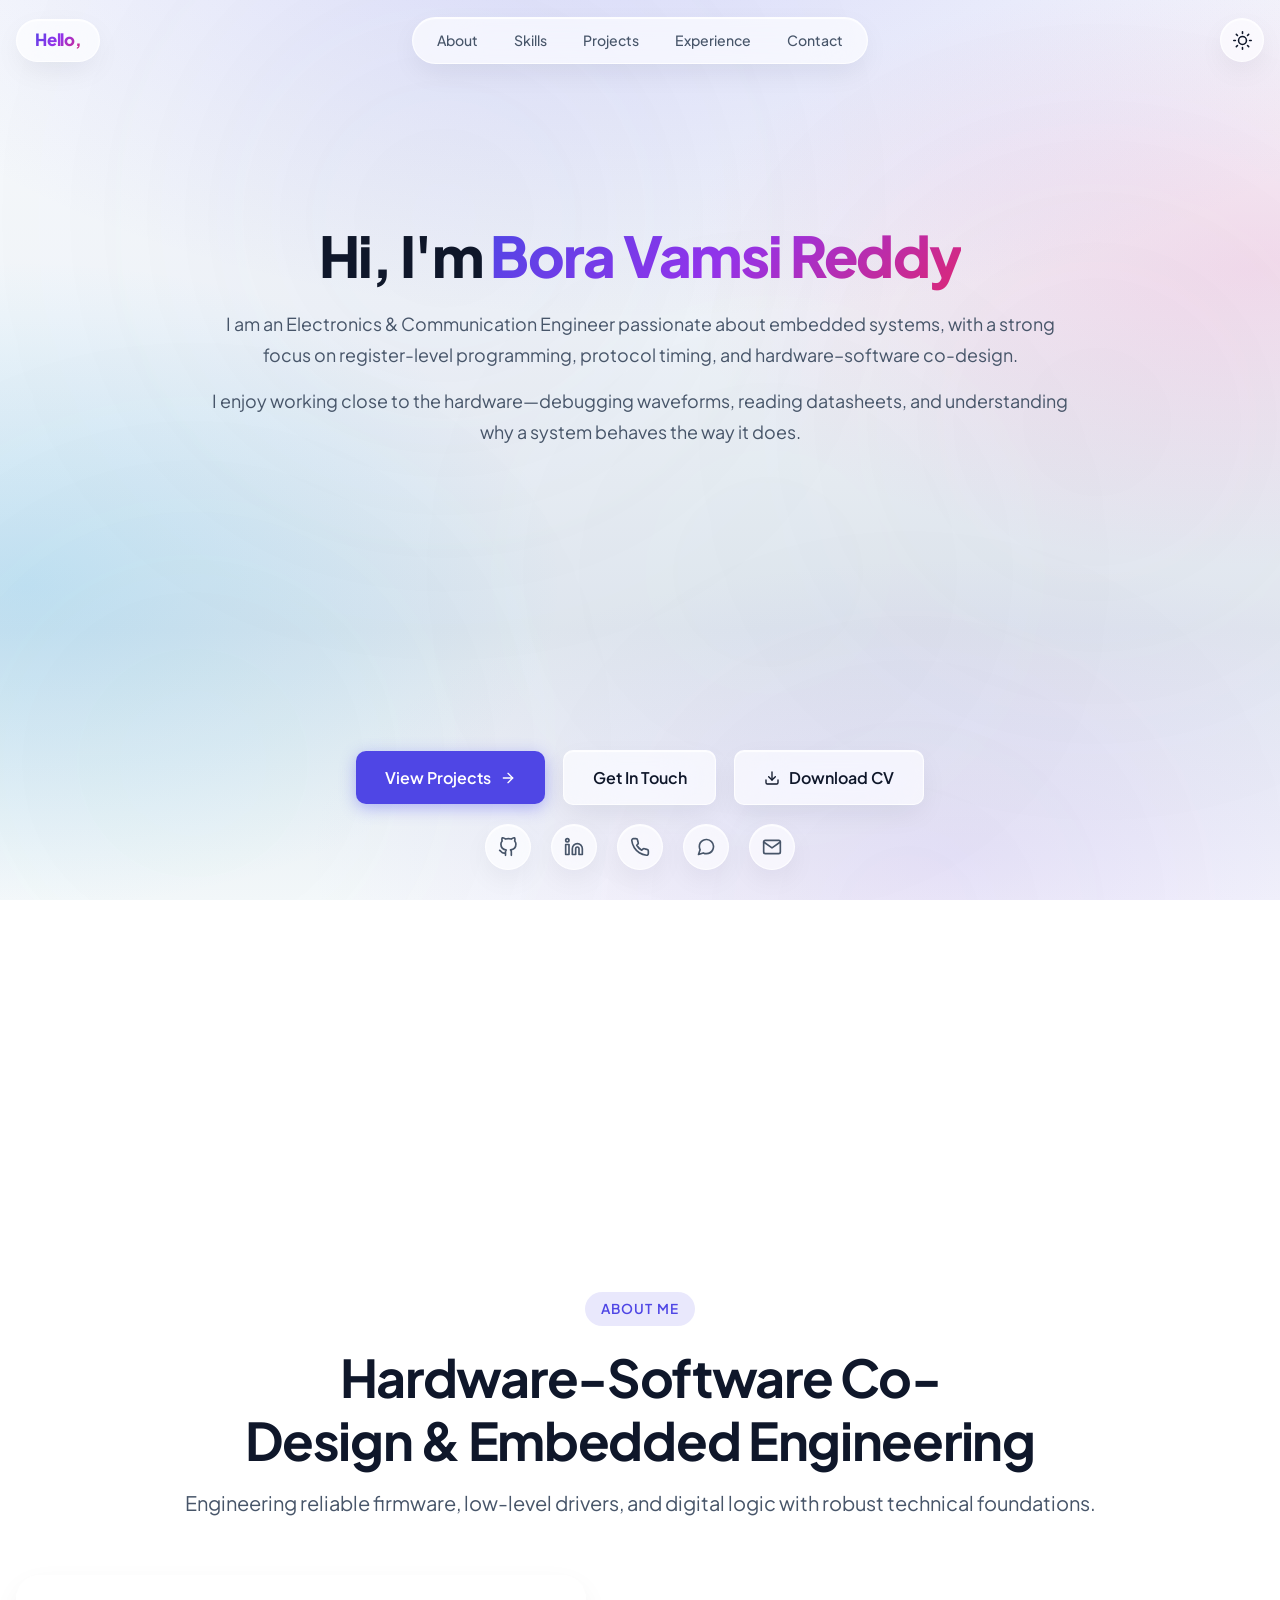
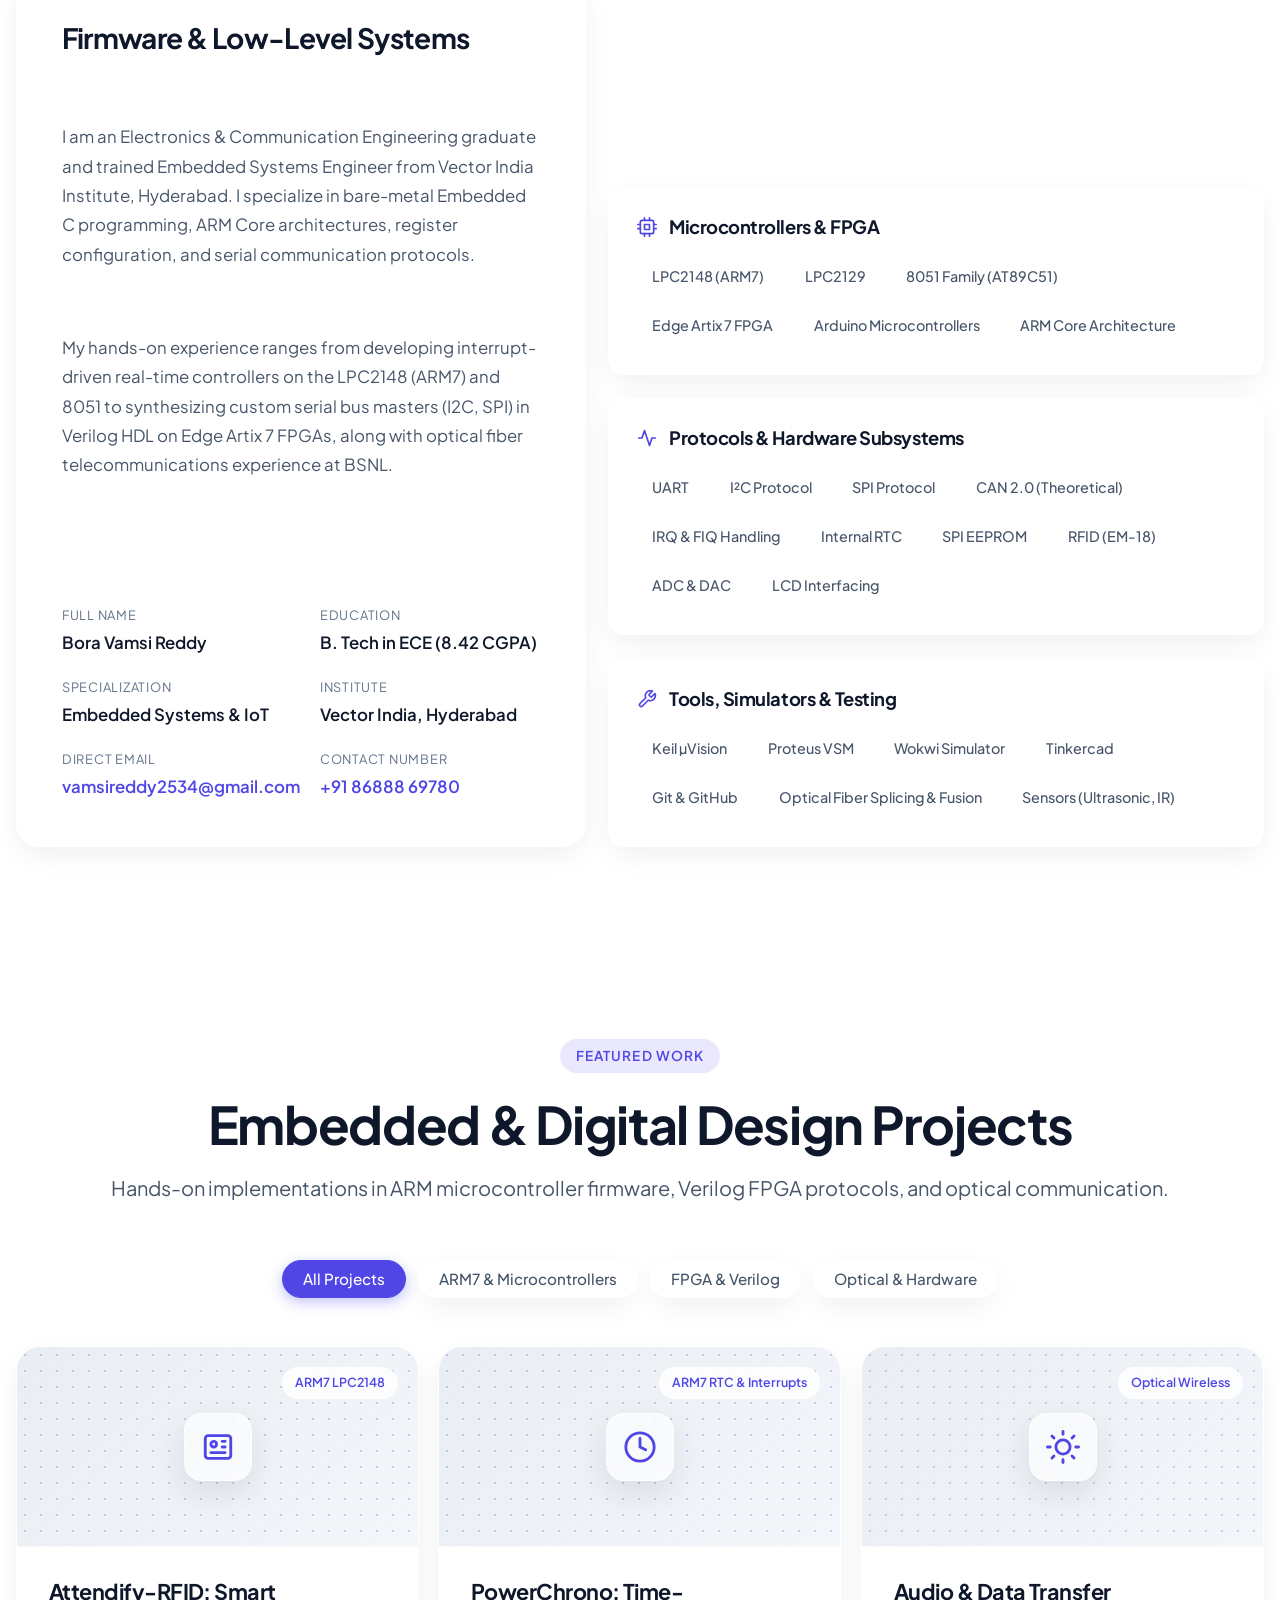
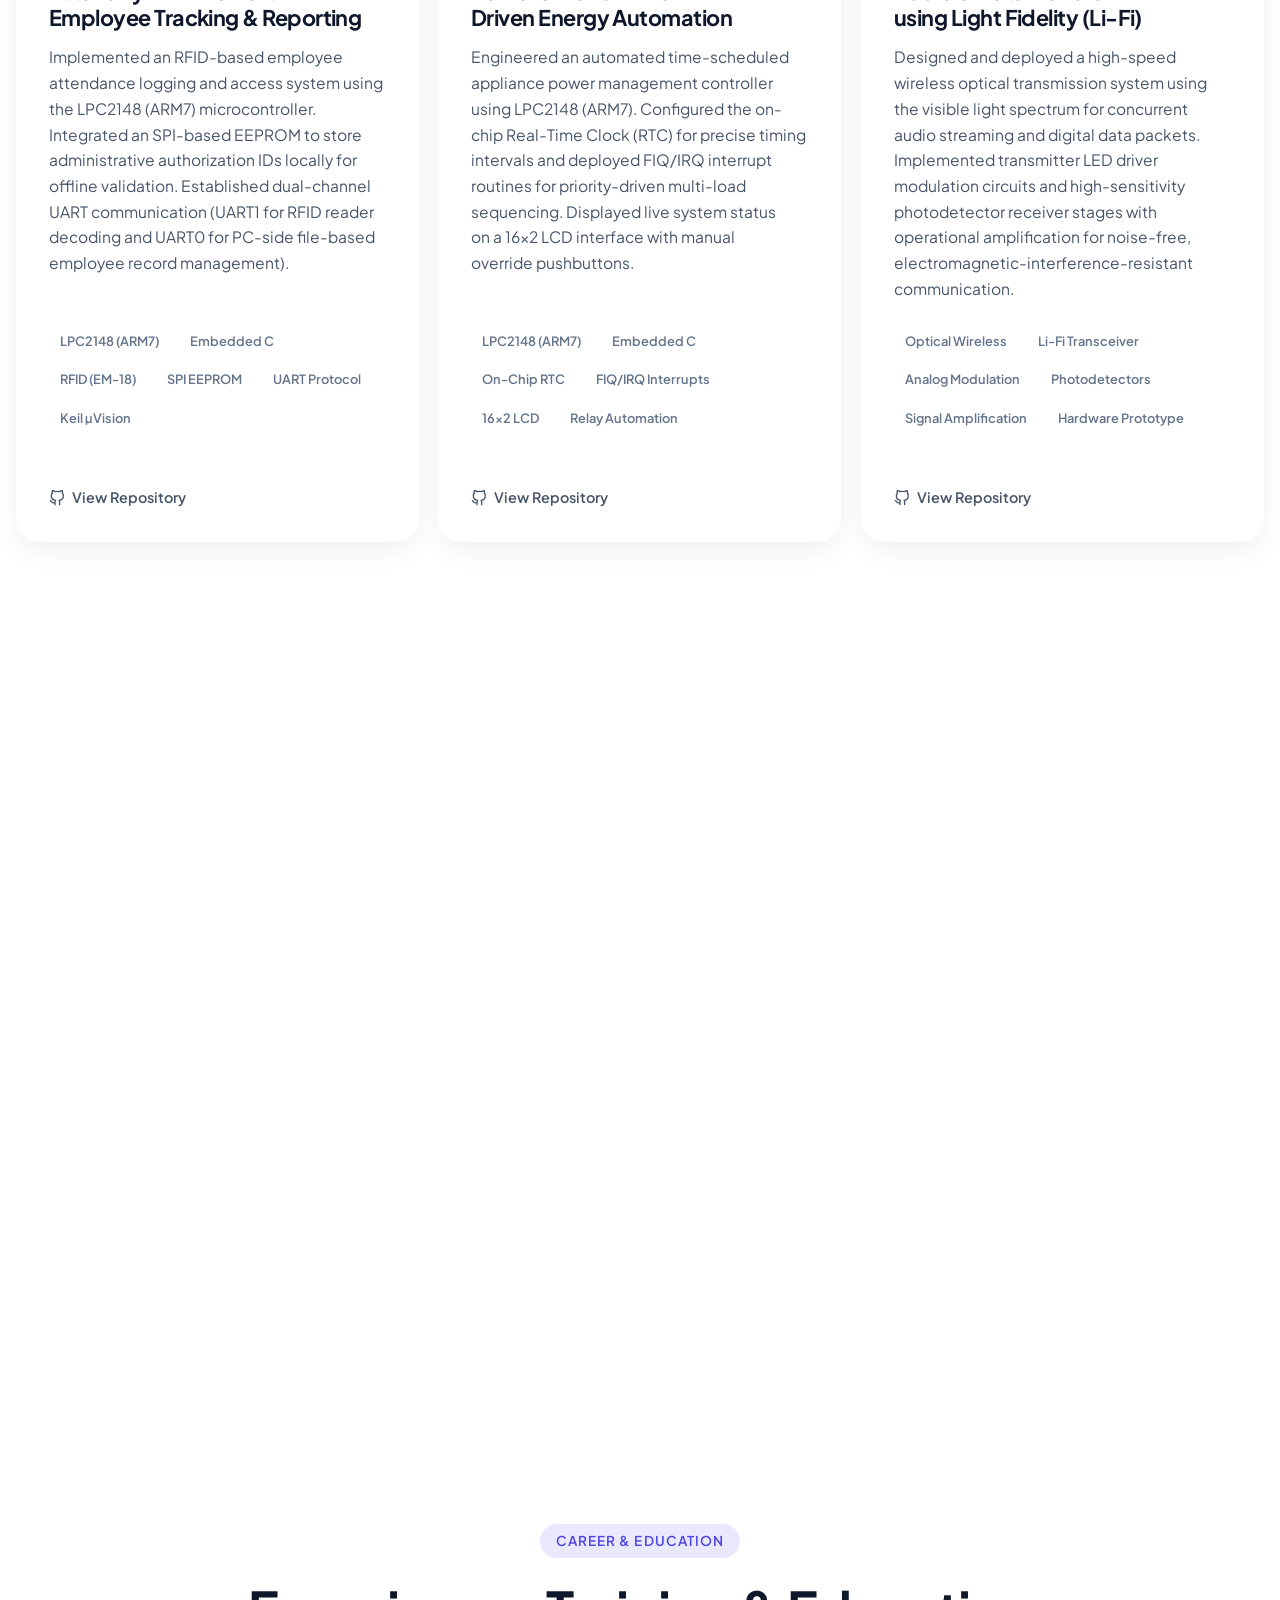
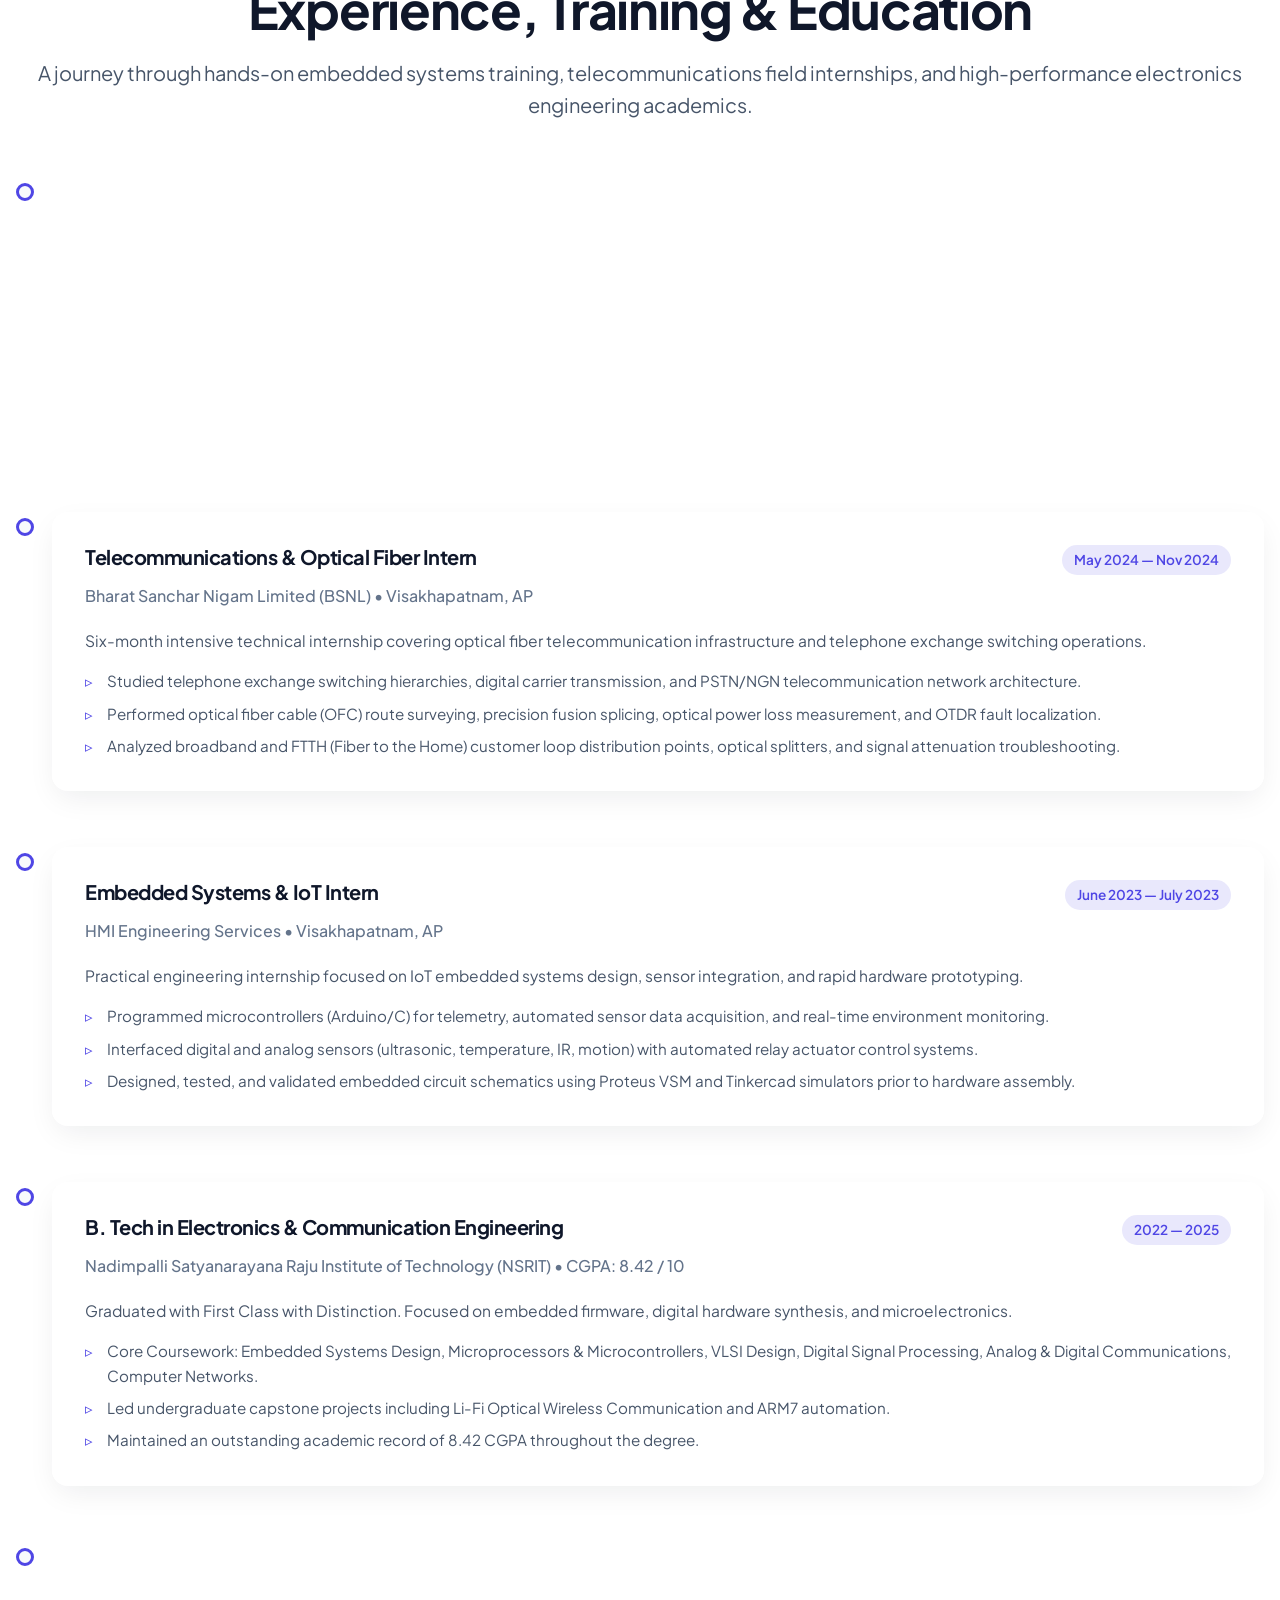
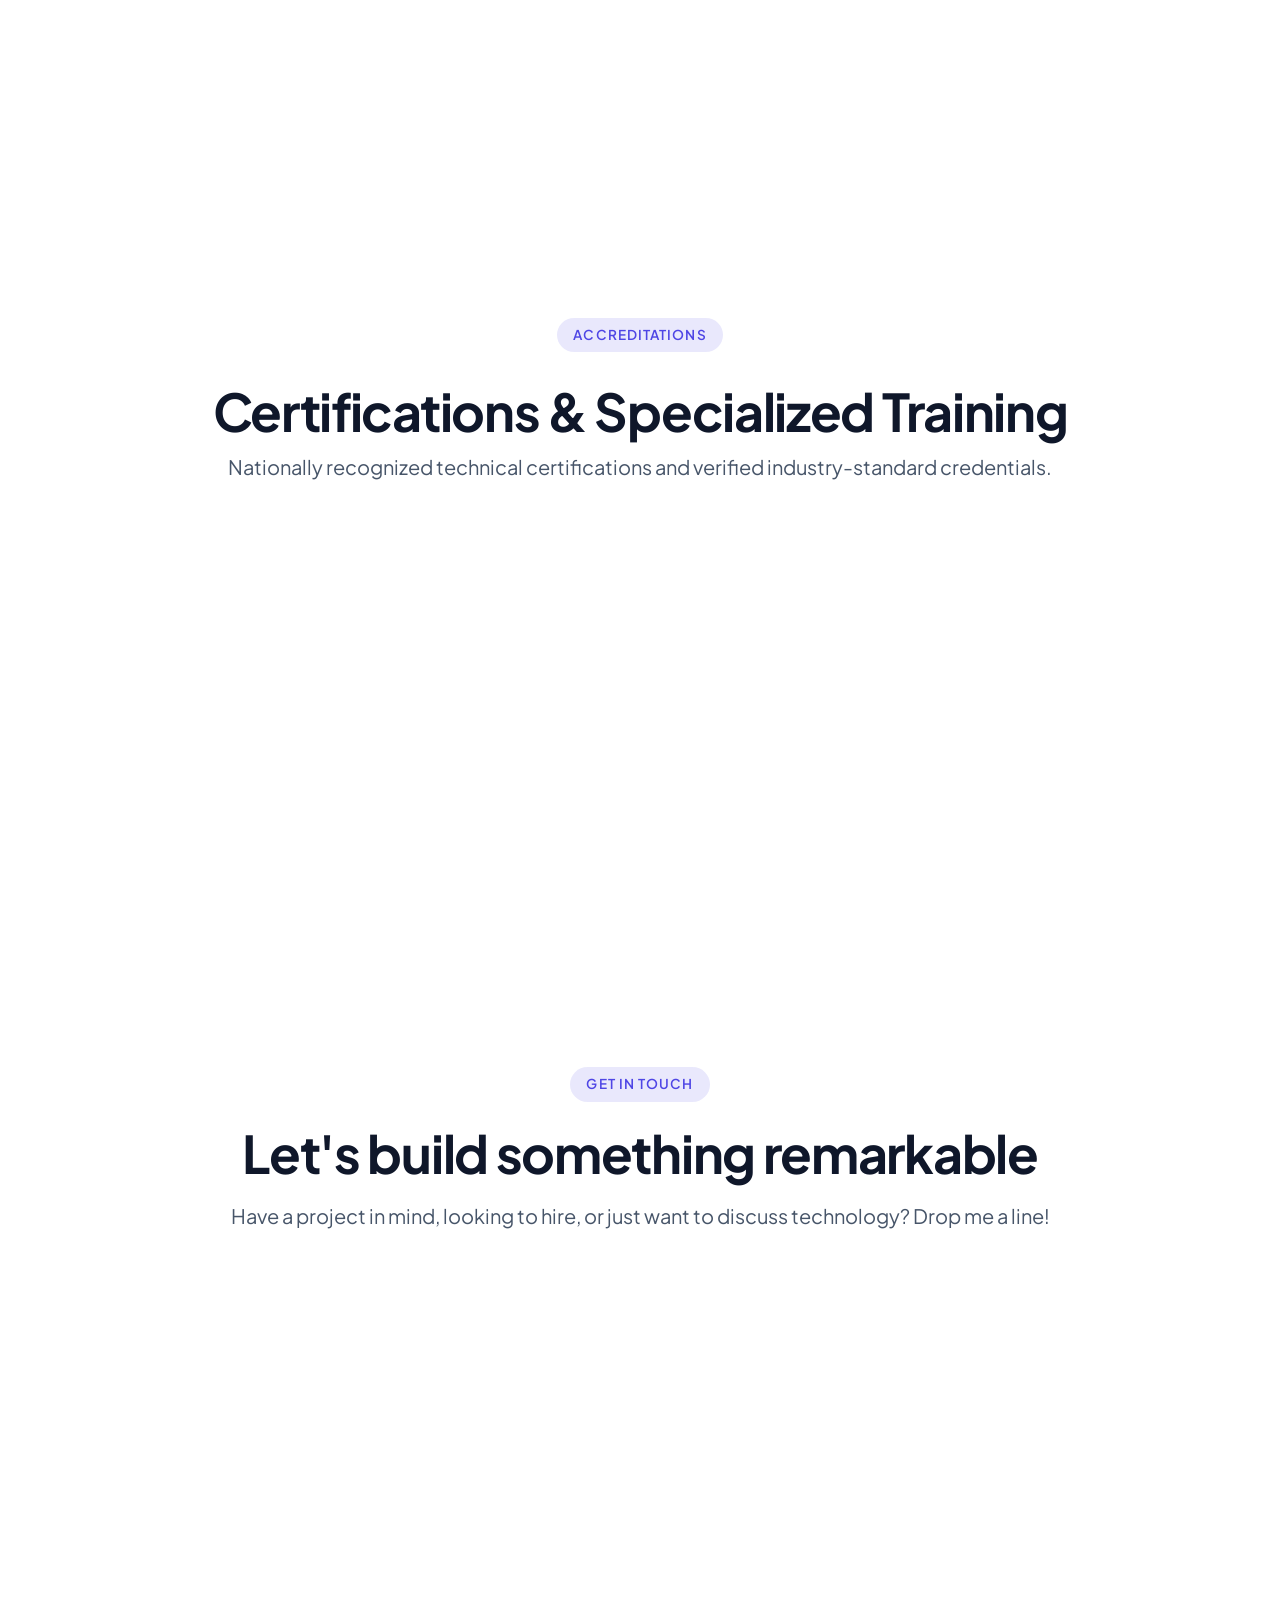
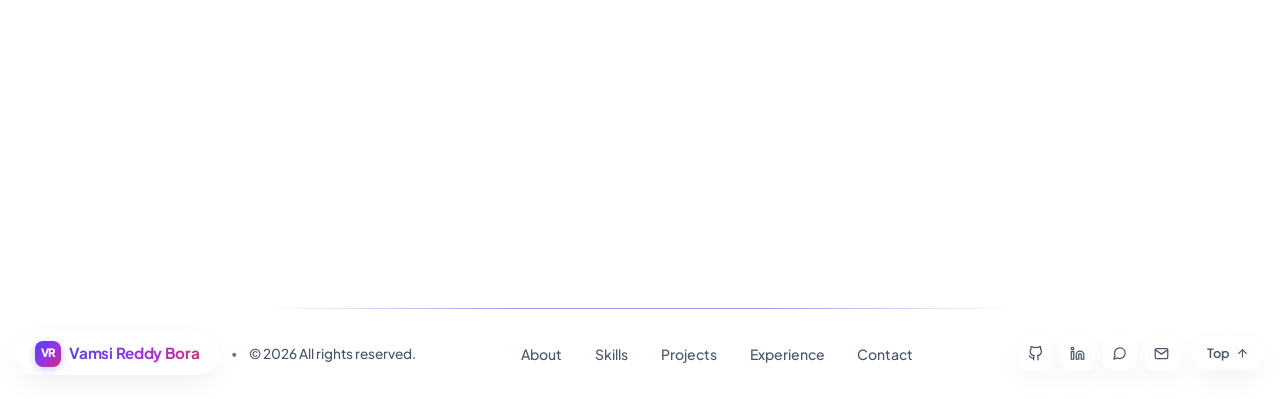
==== commit 53b22864: "Revert to smooth slide-in card animation, remove carpet roll system" ====
--- a/index.html
+++ b/index.html
@@ -17,9 +17,20 @@
   <link rel="preconnect" href="https://fonts.googleapis.com">
   <link rel="preconnect" href="https://fonts.gstatic.com" crossorigin>
   <link href="https://fonts.googleapis.com/css2?family=JetBrains+Mono:wght@400;500&family=Plus+Jakarta+Sans:wght@400;500;600;700;800&display=swap" rel="stylesheet">
-  <link rel="stylesheet" href="css/style.css?v=2.5">
+  <link rel="stylesheet" href="css/style.css?v=5.0">
 </head>
 <body>
+
+  <!-- ==========================================
+       Frosted Glass Ambient Lighting Mesh
+       ========================================== -->
+  <div class="ambient-mesh" aria-hidden="true">
+    <div class="mesh-orb orb-1"></div>
+    <div class="mesh-orb orb-2"></div>
+    <div class="mesh-orb orb-3"></div>
+    <div class="mesh-orb orb-4"></div>
+    <div class="mesh-orb orb-5"></div>
+  </div>
 
   <!-- ==========================================
        Header & Navigation
@@ -882,54 +893,32 @@
   </main>
 
   <!-- ==========================================
-       Footer (Sleek, Modern & Glassmorphic)
+       Footer (Sleek, Slim & Frosted Glass)
        ========================================== -->
   <footer class="footer">
     <div class="container">
-      <div class="footer-grid">
-        <!-- Brand & Bio Column -->
-        <div class="footer-col footer-col-brand">
+      <div class="footer-slim-wrapper">
+        <!-- Left: Brand & Copyright -->
+        <div class="footer-brand-side">
           <a href="#hero" class="brand footer-brand" aria-label="Homepage">
             <span class="brand-badge">VR</span>
             <span class="brand-text">Vamsi Reddy Bora</span>
           </a>
-          <p class="footer-bio">
-            Embedded Systems Engineer specializing in ARM7 (LPC2148) firmware, 8051 microcontrollers, Verilog HDL FPGA design, and industrial protocols (UART, SPI, I2C, CAN). Dedicated to writing reliable, hardware-optimized C code.
-          </p>
-        </div>
-
-        <!-- Quick Navigation Column -->
-        <div class="footer-col footer-col-nav">
-          <h4 class="footer-col-title">Navigation</h4>
-          <ul class="footer-nav-list">
-            <li><a href="#hero" class="footer-nav-link">Home</a></li>
-            <li><a href="#about" class="footer-nav-link">About Me</a></li>
-            <li><a href="#skills" class="footer-nav-link">Core Skills</a></li>
-            <li><a href="#projects" class="footer-nav-link">Featured Projects</a></li>
-            <li><a href="#experience" class="footer-nav-link">Experience</a></li>
-            <li><a href="#contact" class="footer-nav-link">Contact</a></li>
-          </ul>
-        </div>
-
-        <!-- Direct Connect & Social Column -->
-        <div class="footer-col footer-col-connect">
-          <h4 class="footer-col-title">Direct Connect</h4>
-          <div class="footer-contact-items">
-            <a href="mailto:vamsireddy2534@gmail.com" class="footer-contact-pill" title="Send Email">
-              <svg viewBox="0 0 24 24" fill="none" stroke="currentColor" stroke-width="2" stroke-linecap="round" stroke-linejoin="round">
-                <path d="M4 4h16c1.1 0 2 .9 2 2v12c0 1.1-.9 2-2 2H4c-1.1 0-2-.9-2-2V6c0-1.1.9-2 2-2z"></path>
-                <polyline points="22,6 12,13 2,6"></polyline>
-              </svg>
-              <span>vamsireddy2534@gmail.com</span>
-            </a>
-            <a href="tel:+918688869780" class="footer-contact-pill" title="Call directly">
-              <svg viewBox="0 0 24 24" fill="none" stroke="currentColor" stroke-width="2" stroke-linecap="round" stroke-linejoin="round">
-                <path d="M22 16.92v3a2 2 0 0 1-2.18 2 19.79 19.79 0 0 1-8.63-3.07 19.5 19.5 0 0 1-6-6 19.79 19.79 0 0 1-3.07-8.67A2 2 0 0 1 4.11 2h3a2 2 0 0 1 2 1.72 12.84 12.84 0 0 0 .7 2.81 2 2 0 0 1-.45 2.11L8.09 9.91a16 16 0 0 0 6 6l1.27-1.27a2 2 0 0 1 2.11-.45 12.84 12.84 0 0 0 2.81.7A2 2 0 0 1 22 16.92z"></path>
-              </svg>
-              <span>+91 86888 69780</span>
-            </a>
-          </div>
-
+          <span class="footer-sep">•</span>
+          <span class="footer-copyright">© 2026 All rights reserved.</span>
+        </div>
+
+        <!-- Center: Quick Nav Links -->
+        <ul class="footer-nav-links">
+          <li><a href="#about" class="footer-nav-link">About</a></li>
+          <li><a href="#skills" class="footer-nav-link">Skills</a></li>
+          <li><a href="#projects" class="footer-nav-link">Projects</a></li>
+          <li><a href="#experience" class="footer-nav-link">Experience</a></li>
+          <li><a href="#contact" class="footer-nav-link">Contact</a></li>
+        </ul>
+
+        <!-- Right: Socials & Back to Top -->
+        <div class="footer-actions-side">
           <div class="footer-socials">
             <a href="https://github.com/VamsiReddyBora" target="_blank" rel="noopener noreferrer" class="footer-social-btn" aria-label="GitHub Profile">
               <svg viewBox="0 0 24 24" fill="none" stroke="currentColor" stroke-width="2" stroke-linecap="round" stroke-linejoin="round">
@@ -955,23 +944,15 @@
               </svg>
             </a>
           </div>
-        </div>
-      </div>
-
-      <div class="footer-bottom">
-        <div class="footer-copyright">
-          © 2026 <strong>Vamsi Reddy Bora</strong>. All rights reserved.
-        </div>
-        <div class="footer-badge">
-          Pure HTML5 • Modern CSS • Vanilla JS
-        </div>
-        <a href="#hero" class="back-to-top-btn" id="backToTopBtn" aria-label="Scroll back to top">
-          <span>Back to Top</span>
-          <svg viewBox="0 0 24 24" fill="none" stroke="currentColor" stroke-width="2" stroke-linecap="round" stroke-linejoin="round">
-            <line x1="12" y1="19" x2="12" y2="5"></line>
-            <polyline points="5 12 12 5 19 12"></polyline>
-          </svg>
-        </a>
+
+          <a href="#hero" class="back-to-top-btn" id="backToTopBtn" aria-label="Scroll back to top">
+            <span>Top</span>
+            <svg viewBox="0 0 24 24" fill="none" stroke="currentColor" stroke-width="2" stroke-linecap="round" stroke-linejoin="round">
+              <line x1="12" y1="19" x2="12" y2="5"></line>
+              <polyline points="5 12 12 5 19 12"></polyline>
+            </svg>
+          </a>
+        </div>
       </div>
     </div>
   </footer>
@@ -980,6 +961,6 @@
   <div class="toast-container" id="toastContainer" aria-live="polite"></div>
 
   <!-- Scripts -->
-  <script src="js/main.js"></script>
+  <script src="js/main.js?v=5.0"></script>
 </body>
 </html>
--- a/css/style.css
+++ b/css/style.css
@@ -2,37 +2,55 @@
    Design Tokens & Modern CSS Variables
    ========================================================================== */
 :root {
-  /* Color Palette - Dark Theme (Default) */
-  --bg-primary: #090d16;
-  --bg-secondary: rgba(15, 23, 42, 0.65);
-  --bg-card: rgba(17, 24, 39, 0.6);
-  --bg-card-hover: rgba(30, 41, 59, 0.75);
-  --bg-input: rgba(15, 23, 42, 0.8);
-  
-  --text-primary: #f8fafc;
-  --text-secondary: #94a3b8;
-  --text-muted: #64748b;
-  
-  --border-color: rgba(255, 255, 255, 0.1);
-  --border-color-hover: rgba(255, 255, 255, 0.25);
-  --border-focus: #6366f1;
-  
-  --accent: #6366f1;
-  --accent-hover: #4f46e5;
-  --accent-light: rgba(99, 102, 241, 0.18);
-  --accent-gradient: linear-gradient(135deg, #6366f1 0%, #a855f7 50%, #ec4899 100%);
-  
-  --success: #10b981;
-  --success-light: rgba(16, 185, 129, 0.15);
-  
-  --shadow-sm: 0 4px 12px rgba(0, 0, 0, 0.25);
-  --shadow-md: 0 10px 30px rgba(0, 0, 0, 0.35);
-  --shadow-lg: 0 20px 50px rgba(0, 0, 0, 0.45);
-  --shadow-glow: 0 0 35px rgba(99, 102, 241, 0.3);
-  
-  --radius-sm: 8px;
-  --radius-md: 14px;
-  --radius-lg: 22px;
+  /* Color Palette - Dark Theme (Pure Black Base & Dim Colours) */
+  --bg-primary: #000000;
+  --bg-secondary: rgba(12, 12, 16, 0.65);
+  --bg-card: rgba(14, 14, 20, 0.55);
+  --bg-card-hover: rgba(22, 22, 32, 0.72);
+  --bg-input: rgba(10, 10, 14, 0.75);
+  --bg-tertiary: rgba(255, 255, 255, 0.03);
+  
+  --text-primary: #e6edf3;
+  --text-secondary: #8b949e;
+  --text-muted: #57606a;
+  
+  --border-color: rgba(255, 255, 255, 0.08);
+  --border-color-hover: rgba(255, 255, 255, 0.18);
+  --border-focus: #4f52a7;
+  
+  /* Dim, Sophisticated Jewel Accents */
+  --accent: #4f52a7;
+  --accent-hover: #434591;
+  --accent-light: rgba(79, 82, 167, 0.14);
+  --accent-gradient: linear-gradient(135deg, #4f52a7 0%, #684888 50%, #834468 100%);
+  
+  --success: #0d9488;
+  --success-light: rgba(13, 148, 136, 0.14);
+  
+  /* Frosted Glass Specification Tokens (Pure Black Adapted) */
+  --glass-bg: rgba(255, 255, 255, 0.025);
+  --glass-bg-hover: rgba(255, 255, 255, 0.055);
+  --glass-border: rgba(255, 255, 255, 0.08);
+  --glass-border-hover: rgba(255, 255, 255, 0.18);
+  --glass-border-specular: rgba(255, 255, 255, 0.12);
+  --glass-blur: blur(24px) saturate(160%);
+  --glass-blur-heavy: blur(32px) saturate(170%);
+  --glass-shadow: 
+    inset 0 1px 1px 0 rgba(255, 255, 255, 0.07),
+    0 10px 30px -5px rgba(0, 0, 0, 0.7);
+  --glass-shadow-hover: 
+    inset 0 1px 2px 0 rgba(255, 255, 255, 0.14),
+    0 16px 42px -6px rgba(0, 0, 0, 0.8),
+    0 0 20px rgba(79, 82, 167, 0.15);
+  
+  --shadow-sm: var(--glass-shadow);
+  --shadow-md: 0 12px 36px rgba(0, 0, 0, 0.65);
+  --shadow-lg: 0 24px 60px rgba(0, 0, 0, 0.75);
+  --shadow-glow: 0 0 30px rgba(79, 82, 167, 0.25);
+  
+  --radius-sm: 10px;
+  --radius-md: 16px;
+  --radius-lg: 24px;
   --radius-full: 9999px;
   
   --nav-height: 52px;
@@ -45,18 +63,19 @@
 
 /* Light Theme Overrides */
 [data-theme="light"] {
-  --bg-primary: #f1f5f9;
-  --bg-secondary: rgba(255, 255, 255, 0.75);
-  --bg-card: rgba(255, 255, 255, 0.7);
-  --bg-card-hover: rgba(255, 255, 255, 0.92);
-  --bg-input: rgba(255, 255, 255, 0.85);
+  --bg-primary: #f8fafc;
+  --bg-secondary: rgba(255, 255, 255, 0.62);
+  --bg-card: rgba(255, 255, 255, 0.68);
+  --bg-card-hover: rgba(255, 255, 255, 0.88);
+  --bg-input: rgba(255, 255, 255, 0.75);
+  --bg-tertiary: rgba(0, 0, 0, 0.04);
   
   --text-primary: #0f172a;
   --text-secondary: #475569;
   --text-muted: #64748b;
   
-  --border-color: rgba(15, 23, 42, 0.1);
-  --border-color-hover: rgba(15, 23, 42, 0.25);
+  --border-color: rgba(255, 255, 255, 0.7);
+  --border-color-hover: rgba(99, 102, 241, 0.4);
   --border-focus: #4f46e5;
   
   --accent: #4f46e5;
@@ -67,10 +86,26 @@
   --success: #059669;
   --success-light: rgba(5, 150, 105, 0.12);
   
-  --shadow-sm: 0 4px 14px rgba(15, 23, 42, 0.05);
-  --shadow-md: 0 10px 30px rgba(15, 23, 42, 0.08);
-  --shadow-lg: 0 20px 45px rgba(15, 23, 42, 0.12);
-  --shadow-glow: 0 0 35px rgba(79, 70, 229, 0.2);
+  /* Frosted Glass Specification Tokens (Light) */
+  --glass-bg: rgba(255, 255, 255, 0.65);
+  --glass-bg-hover: rgba(255, 255, 255, 0.85);
+  --glass-border: rgba(255, 255, 255, 0.75);
+  --glass-border-hover: rgba(99, 102, 241, 0.35);
+  --glass-border-specular: rgba(255, 255, 255, 0.95);
+  --glass-blur: blur(24px) saturate(180%);
+  --glass-blur-heavy: blur(32px) saturate(190%);
+  --glass-shadow: 
+    inset 0 1px 1px 0 rgba(255, 255, 255, 0.9),
+    0 10px 30px -5px rgba(15, 23, 42, 0.08);
+  --glass-shadow-hover: 
+    inset 0 1px 2px 0 rgba(255, 255, 255, 0.98),
+    0 18px 40px -6px rgba(15, 23, 42, 0.14),
+    0 0 22px rgba(99, 102, 241, 0.18);
+  
+  --shadow-sm: var(--glass-shadow);
+  --shadow-md: 0 12px 32px rgba(15, 23, 42, 0.1);
+  --shadow-lg: 0 22px 50px rgba(15, 23, 42, 0.15);
+  --shadow-glow: 0 0 35px rgba(79, 70, 229, 0.22);
 }
 
 /* ==========================================================================
@@ -102,27 +137,121 @@
   font-size: 1rem;
   transition: background var(--transition-base), color var(--transition-base);
   
-  /* Rich Edge-to-Edge Gradient Background (Dark Mode) */
+  /* Pure Black with Dim Subtle Ambient Refraction (Dark Mode) */
   background:
-    radial-gradient(ellipse 90% 65% at 50% -10%, rgba(99, 102, 241, 0.32), transparent 70%),
-    radial-gradient(ellipse 70% 50% at 100% 25%, rgba(168, 85, 247, 0.22), transparent 60%),
-    radial-gradient(ellipse 65% 55% at 0% 65%, rgba(14, 165, 233, 0.20), transparent 60%),
-    radial-gradient(ellipse 80% 50% at 80% 95%, rgba(236, 72, 153, 0.18), transparent 60%),
-    linear-gradient(180deg, #090d16 0%, #0d1424 35%, #0a0f1c 70%, #060911 100%);
+    radial-gradient(ellipse 90% 65% at 50% -10%, rgba(79, 82, 167, 0.14), transparent 70%),
+    radial-gradient(ellipse 70% 50% at 100% 25%, rgba(99, 67, 130, 0.10), transparent 60%),
+    radial-gradient(ellipse 65% 55% at 0% 65%, rgba(13, 148, 136, 0.08), transparent 60%),
+    radial-gradient(ellipse 80% 50% at 80% 95%, rgba(125, 63, 97, 0.08), transparent 60%),
+    #000000;
   background-attachment: fixed;
   background-size: cover;
 }
 
-/* Rich Edge-to-Edge Gradient Background (Light Mode) */
+/* Edge-to-Edge Gradient Base (Light Mode) */
 [data-theme="light"] body {
   background:
-    radial-gradient(ellipse 95% 65% at 50% -10%, rgba(99, 102, 241, 0.24), transparent 70%),
-    radial-gradient(ellipse 75% 55% at 98% 30%, rgba(244, 114, 182, 0.24), transparent 60%),
-    radial-gradient(ellipse 70% 60% at 2% 65%, rgba(56, 189, 248, 0.24), transparent 60%),
-    radial-gradient(ellipse 85% 55% at 75% 95%, rgba(167, 139, 250, 0.22), transparent 60%),
+    radial-gradient(ellipse 95% 65% at 50% -10%, rgba(99, 102, 241, 0.2), transparent 70%),
+    radial-gradient(ellipse 75% 55% at 98% 30%, rgba(244, 114, 182, 0.2), transparent 60%),
+    radial-gradient(ellipse 70% 60% at 2% 65%, rgba(56, 189, 248, 0.2), transparent 60%),
+    radial-gradient(ellipse 85% 55% at 75% 95%, rgba(167, 139, 250, 0.18), transparent 60%),
     linear-gradient(180deg, #f8fafc 0%, #f1f5f9 35%, #e2e8f0 70%, #f8fafc 100%);
   background-attachment: fixed;
   background-size: cover;
+}
+
+/* ==========================================================================
+   Ambient Lighting Mesh for Frosted Glass Refraction (Dimmed on Pure Black)
+   ========================================================================== */
+.ambient-mesh {
+  position: fixed;
+  inset: 0;
+  width: 100vw;
+  height: 100vh;
+  overflow: hidden;
+  pointer-events: none;
+  z-index: 0;
+}
+
+.mesh-orb {
+  position: absolute;
+  border-radius: 50%;
+  filter: blur(140px);
+  will-change: transform, opacity;
+  opacity: 0.22;
+  animation: floatMeshOrb 22s ease-in-out infinite alternate;
+}
+
+.orb-1 {
+  top: -8%;
+  left: 12%;
+  width: 580px;
+  height: 580px;
+  background: radial-gradient(circle, rgba(79, 82, 167, 0.35) 0%, rgba(79, 82, 167, 0) 70%);
+  animation-duration: 24s;
+}
+
+.orb-2 {
+  top: 18%;
+  right: -6%;
+  width: 520px;
+  height: 520px;
+  background: radial-gradient(circle, rgba(99, 67, 130, 0.28) 0%, rgba(99, 67, 130, 0) 70%);
+  animation-duration: 28s;
+  animation-delay: -6s;
+}
+
+.orb-3 {
+  top: 52%;
+  left: -8%;
+  width: 590px;
+  height: 590px;
+  background: radial-gradient(circle, rgba(13, 148, 136, 0.25) 0%, rgba(13, 148, 136, 0) 70%);
+  animation-duration: 26s;
+  animation-delay: -12s;
+}
+
+.orb-4 {
+  top: 72%;
+  right: 8%;
+  width: 540px;
+  height: 540px;
+  background: radial-gradient(circle, rgba(125, 63, 97, 0.22) 0%, rgba(125, 63, 97, 0) 70%);
+  animation-duration: 30s;
+  animation-delay: -18s;
+}
+
+.orb-5 {
+  top: 38%;
+  left: 42%;
+  width: 460px;
+  height: 460px;
+  background: radial-gradient(circle, rgba(13, 148, 136, 0.20) 0%, rgba(13, 148, 136, 0) 70%);
+  animation-duration: 32s;
+  animation-delay: -8s;
+}
+
+[data-theme="light"] .mesh-orb {
+  opacity: 0.38;
+  filter: blur(140px);
+}
+
+@keyframes floatMeshOrb {
+  0% {
+    transform: translate(0, 0) scale(1);
+  }
+  50% {
+    transform: translate(45px, 35px) scale(1.09);
+  }
+  100% {
+    transform: translate(-35px, -25px) scale(0.94);
+  }
+}
+
+@media (prefers-reduced-motion: reduce) {
+  .mesh-orb {
+    animation: none;
+  }
 }
 
 /* Typography Enhancements */
@@ -257,26 +386,27 @@
   pointer-events: auto;
 }
 
-/* Brand: Clean "Hello," */
+/* Brand: Clean "Hello," in Frosted Glass */
 .brand {
   display: inline-flex;
   align-items: center;
   gap: 0.4rem;
   padding: 0.45rem 1.15rem;
   border-radius: var(--radius-full);
-  background: var(--bg-card);
-  backdrop-filter: blur(20px);
-  -webkit-backdrop-filter: blur(20px);
-  border: 1px solid var(--border-color);
-  box-shadow: var(--shadow-sm);
+  background: var(--glass-bg);
+  backdrop-filter: var(--glass-blur-heavy);
+  -webkit-backdrop-filter: var(--glass-blur-heavy);
+  border: 1px solid var(--glass-border);
+  box-shadow: var(--glass-shadow);
   color: var(--text-primary);
   text-decoration: none;
   transition: all var(--transition-fast);
 }
 
 .brand:hover {
-  border-color: var(--border-color-hover);
-  background: var(--bg-card-hover);
+  border-color: var(--glass-border-hover);
+  background: var(--glass-bg-hover);
+  box-shadow: var(--glass-shadow-hover);
   transform: translateY(-1px);
 }
 
@@ -305,7 +435,7 @@
   background-clip: text;
 }
 
-/* Center: Floating Navigation Pill */
+/* Center: Floating Navigation Pill (Frosted Glass Capsule) */
 .nav-pill-wrapper {
   position: absolute;
   left: 50%;
@@ -320,12 +450,12 @@
   list-style: none;
   gap: 0.25rem;
   padding: 0.3rem 0.5rem;
-  background: var(--bg-card);
-  backdrop-filter: blur(24px);
-  -webkit-backdrop-filter: blur(24px);
-  border: 1px solid var(--border-color);
+  background: var(--glass-bg);
+  backdrop-filter: var(--glass-blur-heavy);
+  -webkit-backdrop-filter: var(--glass-blur-heavy);
+  border: 1px solid var(--glass-border);
   border-radius: var(--radius-full);
-  box-shadow: var(--shadow-md);
+  box-shadow: var(--glass-shadow);
   transition: all var(--transition-fast);
 }
 
@@ -356,7 +486,7 @@
   box-shadow: 0 2px 10px rgba(99, 102, 241, 0.4);
 }
 
-/* Actions: Standalone Round Buttons */
+/* Actions: Standalone Round Buttons (Frosted Glass Spheres) */
 .nav-actions {
   display: flex;
   align-items: center;
@@ -369,18 +499,19 @@
   border-radius: 50%;
   display: grid;
   place-items: center;
-  background: var(--bg-card);
-  backdrop-filter: blur(20px);
-  -webkit-backdrop-filter: blur(20px);
-  border: 1px solid var(--border-color);
-  box-shadow: var(--shadow-sm);
+  background: var(--glass-bg);
+  backdrop-filter: var(--glass-blur);
+  -webkit-backdrop-filter: var(--glass-blur);
+  border: 1px solid var(--glass-border);
+  box-shadow: var(--glass-shadow);
   color: var(--text-primary);
   transition: all var(--transition-fast);
 }
 
 .theme-toggle-btn:hover {
-  border-color: var(--border-color-hover);
-  background: var(--bg-card-hover);
+  border-color: var(--glass-border-hover);
+  background: var(--glass-bg-hover);
+  box-shadow: var(--glass-shadow-hover);
   transform: scale(1.08);
 }
 
@@ -409,18 +540,19 @@
   height: 44px;
   border-radius: 50%;
   place-items: center;
-  background: var(--bg-card);
-  backdrop-filter: blur(20px);
-  -webkit-backdrop-filter: blur(20px);
-  border: 1px solid var(--border-color);
-  box-shadow: var(--shadow-sm);
+  background: var(--glass-bg);
+  backdrop-filter: var(--glass-blur);
+  -webkit-backdrop-filter: var(--glass-blur);
+  border: 1px solid var(--glass-border);
+  box-shadow: var(--glass-shadow);
   color: var(--text-primary);
   transition: all var(--transition-fast);
 }
 
 .mobile-toggle-btn:hover {
-  border-color: var(--border-color-hover);
-  background: var(--bg-card-hover);
+  border-color: var(--glass-border-hover);
+  background: var(--glass-bg-hover);
+  box-shadow: var(--glass-shadow-hover);
   transform: scale(1.08);
 }
 
@@ -609,16 +741,18 @@
 }
 
 .btn-secondary {
-  background: var(--bg-card);
-  backdrop-filter: blur(14px);
-  -webkit-backdrop-filter: blur(14px);
+  background: var(--glass-bg);
+  backdrop-filter: var(--glass-blur);
+  -webkit-backdrop-filter: var(--glass-blur);
   color: var(--text-primary);
-  border: 1px solid var(--border-color);
+  border: 1px solid var(--glass-border);
+  box-shadow: var(--glass-shadow);
 }
 
 .btn-secondary:hover {
-  background: var(--bg-card-hover);
-  border-color: var(--border-color-hover);
+  background: var(--glass-bg-hover);
+  border-color: var(--glass-border-hover);
+  box-shadow: var(--glass-shadow-hover);
   transform: translateY(-2px);
 }
 
@@ -636,10 +770,11 @@
   border-radius: 50%;
   display: grid;
   place-items: center;
-  background: var(--bg-card);
-  backdrop-filter: blur(14px);
-  -webkit-backdrop-filter: blur(14px);
-  border: 1px solid var(--border-color);
+  background: var(--glass-bg);
+  backdrop-filter: var(--glass-blur);
+  -webkit-backdrop-filter: var(--glass-blur);
+  border: 1px solid var(--glass-border);
+  box-shadow: var(--glass-shadow);
   color: var(--text-secondary);
   transition: all var(--transition-fast);
 }
@@ -648,6 +783,7 @@
   color: var(--text-primary);
   border-color: var(--accent);
   background: var(--accent-light);
+  box-shadow: 0 0 20px rgba(99, 102, 241, 0.35);
   transform: translateY(-3px);
 }
 
@@ -657,7 +793,7 @@
 }
 
 /* ==========================================================================
-   Metrics / Stats Strip (Full Edge-to-Edge)
+   Metrics / Stats Strip (Full Edge-to-Edge Frosted Glass)
    ========================================================================== */
 .stats-strip {
   display: grid;
@@ -666,11 +802,11 @@
   width: 100%;
   padding: 2.5rem 2rem;
   background: var(--bg-secondary);
-  backdrop-filter: blur(20px);
-  -webkit-backdrop-filter: blur(20px);
-  border: 1px solid var(--border-color);
+  backdrop-filter: var(--glass-blur-heavy);
+  -webkit-backdrop-filter: var(--glass-blur-heavy);
+  border: 1px solid var(--glass-border);
   border-radius: var(--radius-lg);
-  box-shadow: var(--shadow-sm);
+  box-shadow: var(--glass-shadow);
   margin-top: 3.5rem;
 }
 
@@ -740,15 +876,21 @@
 
 .about-card {
   background: var(--bg-secondary);
-  backdrop-filter: blur(20px);
-  -webkit-backdrop-filter: blur(20px);
-  border: 1px solid var(--border-color);
+  backdrop-filter: var(--glass-blur-heavy);
+  -webkit-backdrop-filter: var(--glass-blur-heavy);
+  border: 1px solid var(--glass-border);
   border-radius: var(--radius-lg);
   padding: clamp(2rem, 3.5vw, 3rem);
-  box-shadow: var(--shadow-sm);
+  box-shadow: var(--glass-shadow);
   display: flex;
   flex-direction: column;
   justify-content: space-between;
+  transition: all var(--transition-base);
+}
+
+.about-card:hover {
+  border-color: var(--glass-border-hover);
+  box-shadow: var(--glass-shadow-hover);
 }
 
 .about-heading {
@@ -791,7 +933,7 @@
   color: var(--text-primary);
 }
 
-/* Skills Categories */
+/* Skills Categories (Frosted Glass Cards) */
 .skills-column {
   display: flex;
   flex-direction: column;
@@ -800,18 +942,19 @@
 
 .skill-category-card {
   background: var(--bg-secondary);
-  backdrop-filter: blur(20px);
-  -webkit-backdrop-filter: blur(20px);
-  border: 1px solid var(--border-color);
+  backdrop-filter: var(--glass-blur);
+  -webkit-backdrop-filter: var(--glass-blur);
+  border: 1px solid var(--glass-border);
   border-radius: var(--radius-md);
   padding: 1.75rem;
-  box-shadow: var(--shadow-sm);
-  transition: transform var(--transition-fast), border-color var(--transition-fast);
+  box-shadow: var(--glass-shadow);
+  transition: transform var(--transition-fast), border-color var(--transition-fast), box-shadow var(--transition-fast);
 }
 
 .skill-category-card:hover {
-  border-color: var(--border-color-hover);
-  transform: translateY(-2px);
+  border-color: var(--glass-border-hover);
+  box-shadow: var(--glass-shadow-hover);
+  transform: translateY(-3px);
 }
 
 .skill-category-title {
@@ -840,14 +983,15 @@
   align-items: center;
   gap: 0.4rem;
   padding: 0.45rem 0.9rem;
-  background: var(--bg-card);
-  backdrop-filter: blur(12px);
-  -webkit-backdrop-filter: blur(12px);
-  border: 1px solid var(--border-color);
+  background: var(--glass-bg);
+  backdrop-filter: blur(14px);
+  -webkit-backdrop-filter: blur(14px);
+  border: 1px solid var(--glass-border);
   border-radius: var(--radius-sm);
   font-size: 0.9rem;
   font-weight: 500;
   color: var(--text-secondary);
+  box-shadow: inset 0 1px 1px 0 rgba(255, 255, 255, 0.1);
   transition: all var(--transition-fast);
 }
 
@@ -855,6 +999,7 @@
   color: var(--accent);
   border-color: var(--accent);
   background: var(--accent-light);
+  box-shadow: 0 2px 10px rgba(99, 102, 241, 0.25);
   transform: translateY(-1px);
 }
 
@@ -876,16 +1021,18 @@
   font-size: 0.95rem;
   font-weight: 500;
   color: var(--text-secondary);
-  background: var(--bg-secondary);
-  backdrop-filter: blur(16px);
-  -webkit-backdrop-filter: blur(16px);
-  border: 1px solid var(--border-color);
+  background: var(--glass-bg);
+  backdrop-filter: var(--glass-blur);
+  -webkit-backdrop-filter: var(--glass-blur);
+  border: 1px solid var(--glass-border);
+  box-shadow: var(--glass-shadow);
   transition: all var(--transition-fast);
 }
 
 .filter-btn:hover {
   color: var(--text-primary);
-  border-color: var(--border-color-hover);
+  border-color: var(--glass-border-hover);
+  background: var(--glass-bg-hover);
 }
 
 .filter-btn.active {
@@ -905,24 +1052,25 @@
 
 .project-card {
   background: var(--bg-secondary);
-  backdrop-filter: blur(20px);
-  -webkit-backdrop-filter: blur(20px);
-  border: 1px solid var(--border-color);
+  backdrop-filter: var(--glass-blur-heavy);
+  -webkit-backdrop-filter: var(--glass-blur-heavy);
+  border: 1px solid var(--glass-border);
   border-radius: var(--radius-lg);
   overflow: hidden;
   display: flex;
   flex-direction: column;
-  box-shadow: var(--shadow-sm);
+  box-shadow: var(--glass-shadow);
   transition: transform var(--transition-base), border-color var(--transition-base), box-shadow var(--transition-base);
 }
 
 .project-card:hover {
   transform: translateY(-6px);
-  border-color: var(--border-color-hover);
-  box-shadow: var(--shadow-lg);
-}
-
-.project-card.hidden {
+  border-color: var(--glass-border-hover);
+  box-shadow: var(--glass-shadow-hover);
+}
+
+.project-card.hidden,
+.carpet-roll-wrapper.hidden {
   display: none;
 }
 
@@ -1023,11 +1171,12 @@
   font-weight: 600;
   padding: 0.25rem 0.65rem;
   border-radius: 6px;
-  background: var(--bg-card);
-  backdrop-filter: blur(10px);
-  -webkit-backdrop-filter: blur(10px);
-  border: 1px solid var(--border-color);
+  background: var(--glass-bg);
+  backdrop-filter: blur(12px);
+  -webkit-backdrop-filter: blur(12px);
+  border: 1px solid var(--glass-border);
   color: var(--text-muted);
+  box-shadow: inset 0 1px 1px 0 rgba(255, 255, 255, 0.08);
 }
 
 .project-links {
@@ -1101,17 +1250,18 @@
 
 .timeline-content {
   background: var(--bg-secondary);
-  backdrop-filter: blur(20px);
-  -webkit-backdrop-filter: blur(20px);
-  border: 1px solid var(--border-color);
+  backdrop-filter: var(--glass-blur-heavy);
+  -webkit-backdrop-filter: var(--glass-blur-heavy);
+  border: 1px solid var(--glass-border);
   border-radius: var(--radius-md);
   padding: 2rem;
-  box-shadow: var(--shadow-sm);
-  transition: border-color var(--transition-fast);
+  box-shadow: var(--glass-shadow);
+  transition: all var(--transition-base);
 }
 
 .timeline-content:hover {
-  border-color: var(--border-color-hover);
+  border-color: var(--glass-border-hover);
+  box-shadow: var(--glass-shadow-hover);
 }
 
 .timeline-header {
@@ -1200,22 +1350,22 @@
 
 .certification-card {
   background: var(--bg-card);
-  backdrop-filter: blur(20px);
-  -webkit-backdrop-filter: blur(20px);
-  border: 1px solid var(--border-color);
+  backdrop-filter: var(--glass-blur-heavy);
+  -webkit-backdrop-filter: var(--glass-blur-heavy);
+  border: 1px solid var(--glass-border);
   border-radius: var(--radius-lg);
   padding: 1.75rem;
-  box-shadow: var(--shadow-sm);
+  box-shadow: var(--glass-shadow);
   display: flex;
   flex-direction: column;
   transition: all var(--transition-base);
 }
 
 .certification-card:hover {
-  border-color: var(--border-color-hover);
+  border-color: var(--glass-border-hover);
   background: var(--bg-card-hover);
   transform: translateY(-4px);
-  box-shadow: var(--shadow-md);
+  box-shadow: var(--glass-shadow-hover);
 }
 
 .cert-header {
@@ -1231,7 +1381,10 @@
   max-width: 44px;
   max-height: 44px;
   border-radius: var(--radius-sm);
-  background: var(--accent-light);
+  background: var(--glass-bg);
+  backdrop-filter: blur(12px);
+  -webkit-backdrop-filter: blur(12px);
+  border: 1px solid var(--glass-border);
   color: var(--accent);
   display: grid;
   place-items: center;
@@ -1292,8 +1445,10 @@
   font-size: 0.75rem;
   font-weight: 600;
   color: var(--text-muted);
-  background: var(--bg-tertiary);
-  border: 1px solid var(--border-color);
+  background: var(--glass-bg);
+  backdrop-filter: blur(10px);
+  -webkit-backdrop-filter: blur(10px);
+  border: 1px solid var(--glass-border);
   padding: 0.25rem 0.65rem;
   border-radius: var(--radius-full);
 }
@@ -1311,12 +1466,12 @@
 
 .contact-info-card {
   background: var(--bg-secondary);
-  backdrop-filter: blur(20px);
-  -webkit-backdrop-filter: blur(20px);
-  border: 1px solid var(--border-color);
+  backdrop-filter: var(--glass-blur-heavy);
+  -webkit-backdrop-filter: var(--glass-blur-heavy);
+  border: 1px solid var(--glass-border);
   border-radius: var(--radius-lg);
   padding: clamp(2rem, 3vw, 2.75rem);
-  box-shadow: var(--shadow-sm);
+  box-shadow: var(--glass-shadow);
 }
 
 .contact-info-title {
@@ -1347,7 +1502,10 @@
   width: 48px;
   height: 48px;
   border-radius: var(--radius-sm);
-  background: var(--accent-light);
+  background: var(--glass-bg);
+  backdrop-filter: blur(12px);
+  -webkit-backdrop-filter: blur(12px);
+  border: 1px solid var(--glass-border);
   color: var(--accent);
   display: grid;
   place-items: center;
@@ -1450,15 +1608,15 @@
   margin-top: 0.25rem;
 }
 
-/* Contact Form */
+/* Contact Form (Frosted Glass Panel) */
 .contact-form-card {
   background: var(--bg-secondary);
-  backdrop-filter: blur(20px);
-  -webkit-backdrop-filter: blur(20px);
-  border: 1px solid var(--border-color);
+  backdrop-filter: var(--glass-blur-heavy);
+  -webkit-backdrop-filter: var(--glass-blur-heavy);
+  border: 1px solid var(--glass-border);
   border-radius: var(--radius-lg);
   padding: clamp(2rem, 3vw, 2.75rem);
-  box-shadow: var(--shadow-sm);
+  box-shadow: var(--glass-shadow);
 }
 
 .form-grid {
@@ -1488,18 +1646,22 @@
   width: 100%;
   padding: 0.85rem 1.15rem;
   background: var(--bg-input);
-  backdrop-filter: blur(10px);
-  -webkit-backdrop-filter: blur(10px);
-  border: 1px solid var(--border-color);
+  backdrop-filter: blur(16px);
+  -webkit-backdrop-filter: blur(16px);
+  border: 1px solid var(--glass-border);
   border-radius: var(--radius-sm);
   color: var(--text-primary);
   font-size: 0.975rem;
+  box-shadow: inset 0 1px 2px 0 rgba(0, 0, 0, 0.25);
   transition: border-color var(--transition-fast), box-shadow var(--transition-fast);
 }
 
 .form-input:focus, .form-textarea:focus {
   border-color: var(--border-focus);
-  box-shadow: 0 0 0 3px var(--accent-light);
+  box-shadow: 
+    inset 0 1px 2px 0 rgba(0, 0, 0, 0.25),
+    0 0 0 3px var(--accent-light),
+    0 0 18px rgba(99, 102, 241, 0.25);
 }
 
 .form-textarea {
@@ -1508,168 +1670,125 @@
 }
 
 /* ==========================================================================
-   Footer (Sleek, Modern & Glassmorphic)
+   Footer (Ultra-Sleek, Slim & Minimal Frosted Glass)
    ========================================================================== */
 .footer {
   width: 100%;
   position: relative;
-  padding-block: 5rem 2.75rem;
+  padding-block: 1.5rem;
   background: var(--bg-secondary);
-  backdrop-filter: blur(25px);
-  -webkit-backdrop-filter: blur(25px);
-  border-top: 1px solid var(--border-color);
+  backdrop-filter: var(--glass-blur-heavy);
+  -webkit-backdrop-filter: var(--glass-blur-heavy);
+  border-top: 1px solid var(--glass-border);
   overflow: hidden;
-  z-index: 1;
-}
-
-/* Ambient glow accent along top border */
+  z-index: 10;
+}
+
+/* Subtle ambient hairline glow accent along top border */
 .footer::before {
   content: '';
   position: absolute;
   top: 0;
   left: 50%;
   transform: translateX(-50%);
-  width: min(850px, 90%);
+  width: min(750px, 90%);
   height: 1px;
-  background: linear-gradient(90deg, transparent, var(--accent), #a855f7, transparent);
-  opacity: 0.85;
-}
-
-.footer::after {
-  content: '';
-  position: absolute;
-  top: -80px;
-  left: 50%;
-  transform: translateX(-50%);
-  width: 500px;
-  height: 220px;
-  background: radial-gradient(ellipse at center, var(--accent-light), transparent 70%);
-  pointer-events: none;
-  z-index: 0;
-  opacity: 0.7;
-}
-
-.footer-grid {
-  position: relative;
-  z-index: 1;
-  display: grid;
-  grid-template-columns: 2fr 1fr 1.5fr;
-  gap: clamp(2rem, 5vw, 4rem);
-  margin-bottom: 3.5rem;
-}
-
-.footer-col-brand {
-  display: flex;
-  flex-direction: column;
-  gap: 1.15rem;
-}
-
-.footer-col-brand .footer-brand {
+  background: linear-gradient(90deg, transparent, var(--accent), var(--border-focus), transparent);
+  opacity: 0.55;
+}
+
+.footer-slim-wrapper {
+  display: flex;
+  align-items: center;
+  justify-content: space-between;
+  flex-wrap: wrap;
+  gap: 1.25rem 2rem;
+  width: 100%;
+}
+
+.footer-brand-side {
+  display: flex;
+  align-items: center;
+  gap: 0.75rem;
+  flex-shrink: 0;
+}
+
+.footer-brand {
   display: inline-flex;
   align-items: center;
-  gap: 0.6rem;
+  gap: 0.5rem;
   text-decoration: none;
-  width: fit-content;
-}
-
-.footer-bio {
+}
+
+.footer-brand .brand-badge {
+  width: 26px;
+  height: 26px;
+  font-size: 0.72rem;
+}
+
+.footer-brand .brand-text {
+  font-size: 0.95rem;
+  font-weight: 700;
+}
+
+.footer-sep {
+  color: var(--text-muted);
+  font-size: 0.75rem;
+  user-select: none;
+}
+
+.footer-copyright {
   color: var(--text-secondary);
-  font-size: 0.95rem;
-  line-height: 1.65;
-  max-width: 400px;
-}
-
-.footer-status {
-  display: inline-flex;
-  align-items: center;
-  gap: 0.6rem;
   font-size: 0.85rem;
-  color: var(--text-muted);
-  padding: 0.4rem 0.95rem;
-  border-radius: var(--radius-full);
-  background: var(--bg-card);
-  border: 1px solid var(--border-color);
-  width: fit-content;
-}
-
-.footer-col-title {
-  font-size: 0.85rem;
-  font-weight: 700;
-  text-transform: uppercase;
-  letter-spacing: 0.08em;
-  color: var(--text-primary);
-  margin-bottom: 1.25rem;
-}
-
-.footer-nav-list {
+  font-weight: 500;
+}
+
+.footer-nav-links {
   list-style: none;
   display: flex;
-  flex-direction: column;
-  gap: 0.75rem;
+  align-items: center;
+  gap: 1.25rem;
+  margin: 0;
+  padding: 0;
 }
 
 .footer-nav-link {
   color: var(--text-secondary);
-  font-size: 0.925rem;
+  font-size: 0.875rem;
+  font-weight: 500;
   text-decoration: none;
-  transition: all var(--transition-fast);
-  display: inline-flex;
-  align-items: center;
+  transition: color var(--transition-fast), transform var(--transition-fast);
+  padding: 0.25rem 0.4rem;
+  border-radius: var(--radius-sm);
 }
 
 .footer-nav-link:hover {
-  color: var(--accent);
-  transform: translateX(4px);
-}
-
-.footer-contact-items {
-  display: flex;
-  flex-direction: column;
-  gap: 0.75rem;
-  margin-bottom: 1.5rem;
-}
-
-.footer-contact-pill {
-  display: inline-flex;
-  align-items: center;
-  gap: 0.75rem;
-  padding: 0.65rem 1rem;
-  background: var(--bg-card);
-  border: 1px solid var(--border-color);
-  border-radius: var(--radius-md);
-  color: var(--text-secondary);
-  font-size: 0.9rem;
-  text-decoration: none;
-  transition: all var(--transition-fast);
-}
-
-.footer-contact-pill svg {
-  width: 16px;
-  height: 16px;
-  color: var(--accent);
+  color: var(--text-primary);
+  transform: translateY(-1px);
+}
+
+.footer-actions-side {
+  display: flex;
+  align-items: center;
+  gap: 0.85rem;
   flex-shrink: 0;
 }
 
-.footer-contact-pill:hover {
-  background: var(--bg-card-hover);
-  border-color: var(--border-color-hover);
-  color: var(--text-primary);
-  transform: translateY(-2px);
-  box-shadow: var(--shadow-sm);
-}
-
 .footer-socials {
   display: flex;
   align-items: center;
-  gap: 0.75rem;
+  gap: 0.5rem;
 }
 
 .footer-social-btn {
-  width: 40px;
-  height: 40px;
+  width: 34px;
+  height: 34px;
   border-radius: var(--radius-sm);
-  background: var(--bg-card);
-  border: 1px solid var(--border-color);
+  background: var(--glass-bg);
+  backdrop-filter: blur(12px);
+  -webkit-backdrop-filter: blur(12px);
+  border: 1px solid var(--glass-border);
+  box-shadow: var(--glass-shadow);
   color: var(--text-secondary);
   display: grid;
   place-items: center;
@@ -1678,133 +1797,98 @@
 }
 
 .footer-social-btn svg {
-  width: 18px;
-  height: 18px;
+  width: 15px;
+  height: 15px;
 }
 
 .footer-social-btn:hover {
-  background: var(--bg-card-hover);
+  background: var(--glass-bg-hover);
   border-color: var(--accent);
   color: var(--accent);
-  transform: translateY(-3px);
-  box-shadow: var(--shadow-glow);
-}
-
-.footer-bottom {
-  position: relative;
-  z-index: 1;
-  display: flex;
-  justify-content: space-between;
-  align-items: center;
-  padding-top: 2rem;
-  border-top: 1px solid var(--border-color);
-  font-size: 0.875rem;
-  color: var(--text-muted);
-  flex-wrap: wrap;
-  gap: 1.25rem;
-}
-
-.footer-copyright strong {
-  color: var(--text-primary);
-  font-weight: 600;
-}
-
-.footer-badge {
+  transform: translateY(-2px);
+  box-shadow: 0 0 16px var(--accent-light);
+}
+
+.back-to-top-btn {
   display: inline-flex;
   align-items: center;
-  gap: 0.5rem;
+  gap: 0.4rem;
   padding: 0.35rem 0.85rem;
   border-radius: var(--radius-full);
-  background: var(--bg-card);
-  border: 1px solid var(--border-color);
+  background: var(--glass-bg);
+  backdrop-filter: blur(12px);
+  -webkit-backdrop-filter: blur(12px);
+  border: 1px solid var(--glass-border);
+  box-shadow: var(--glass-shadow);
+  color: var(--text-secondary);
   font-size: 0.8rem;
-  color: var(--text-secondary);
-}
-
-.badge-pulse {
-  width: 6px;
-  height: 6px;
-  border-radius: 50%;
-  background: var(--accent);
-  box-shadow: 0 0 8px var(--accent);
-}
-
-.back-to-top-btn {
-  display: inline-flex;
-  align-items: center;
-  gap: 0.5rem;
-  padding: 0.45rem 1rem;
-  border-radius: var(--radius-full);
-  background: var(--bg-card);
-  border: 1px solid var(--border-color);
-  color: var(--text-secondary);
-  font-size: 0.85rem;
-  font-weight: 500;
+  font-weight: 600;
   text-decoration: none;
   transition: all var(--transition-fast);
   cursor: pointer;
 }
 
 .back-to-top-btn svg {
-  width: 15px;
-  height: 15px;
+  width: 13px;
+  height: 13px;
   transition: transform var(--transition-fast);
 }
 
 .back-to-top-btn:hover {
-  background: var(--bg-card-hover);
-  border-color: var(--border-color-hover);
-  color: var(--accent);
+  background: var(--glass-bg-hover);
+  border-color: var(--glass-border-hover);
+  color: var(--text-primary);
   transform: translateY(-2px);
-  box-shadow: var(--shadow-sm);
+  box-shadow: var(--glass-shadow-hover);
 }
 
 .back-to-top-btn:hover svg {
-  transform: translateY(-3px);
-}
+  transform: translateY(-2px);
+}
+
 
 /* ==========================================================================
    Toast Notification System
    ========================================================================== */
 .toast-container {
   position: fixed;
-  bottom: 2rem;
-  right: 2rem;
+  bottom: 1.75rem;
+  right: 1.75rem;
   z-index: 1000;
   display: flex;
   flex-direction: column;
-  gap: 0.75rem;
+  gap: 0.5rem;
   pointer-events: none;
 }
 
 .toast {
   pointer-events: auto;
-  display: flex;
-  align-items: center;
-  gap: 0.85rem;
-  padding: 0.95rem 1.4rem;
-  background: var(--bg-secondary);
-  backdrop-filter: blur(20px);
-  -webkit-backdrop-filter: blur(20px);
+  display: inline-flex;
+  align-items: center;
+  gap: 0.5rem;
+  padding: 0.5rem 1rem;
+  background: var(--bg-card);
+  backdrop-filter: var(--glass-blur-heavy);
+  -webkit-backdrop-filter: var(--glass-blur-heavy);
   color: var(--text-primary);
-  border: 1px solid var(--border-color);
-  border-radius: var(--radius-md);
-  box-shadow: var(--shadow-lg);
-  font-size: 0.95rem;
-  font-weight: 500;
-  transform: translateY(100px);
+  border: 1px solid var(--glass-border);
+  border-radius: var(--radius-full);
+  box-shadow: var(--glass-shadow-hover);
+  font-size: 0.875rem;
+  font-weight: 600;
+  transform: translateY(24px) scale(0.95);
   opacity: 0;
   transition: transform var(--transition-base), opacity var(--transition-base);
 }
 
 .toast.show {
-  transform: translateY(0);
+  transform: translateY(0) scale(1);
   opacity: 1;
 }
 
 .toast.toast-error {
   border-color: rgba(239, 68, 68, 0.45);
-  background: rgba(30, 15, 23, 0.92);
+  background: rgba(45, 18, 26, 0.85);
   color: #fca5a5;
 }
 
@@ -1822,57 +1906,29 @@
 }
 
 /* ==========================================================================
-   Edge-to-Edge Slide-In & Slide-Out Animations (Silky Smooth)
+   Card Slide-In Animation System
+   Cards slide up and fade in when scrolling into view,
+   slide back down and fade out when leaving.
    ========================================================================== */
-.slide-edge-left {
+.slide-card {
   opacity: 0;
-  transform: translate3d(-45px, 0, 0) scale3d(0.975, 0.975, 1);
-  transition: transform 0.85s cubic-bezier(0.22, 1, 0.36, 1),
-              opacity 0.85s cubic-bezier(0.22, 1, 0.36, 1),
+  transform: translateY(60px);
+  transition: opacity 0.7s cubic-bezier(0.16, 1, 0.3, 1),
+              transform 0.7s cubic-bezier(0.16, 1, 0.3, 1),
               border-color var(--transition-base),
               box-shadow var(--transition-base);
-  will-change: transform, opacity;
-  backface-visibility: hidden;
-  -webkit-backface-visibility: hidden;
-}
-
-.slide-edge-right {
-  opacity: 0;
-  transform: translate3d(45px, 0, 0) scale3d(0.975, 0.975, 1);
-  transition: transform 0.85s cubic-bezier(0.22, 1, 0.36, 1),
-              opacity 0.85s cubic-bezier(0.22, 1, 0.36, 1),
-              border-color var(--transition-base),
-              box-shadow var(--transition-base);
-  will-change: transform, opacity;
-  backface-visibility: hidden;
-  -webkit-backface-visibility: hidden;
-}
-
-.slide-edge-left.in-view,
-.slide-edge-right.in-view {
+  will-change: opacity, transform;
+}
+
+.slide-card.in-view {
   opacity: 1;
-  transform: translate3d(0, 0, 0) scale3d(1, 1, 1);
-}
-
-.slide-edge-left.in-view:hover,
-.slide-edge-right.in-view:hover {
-  transform: translate3d(0, -5px, 0) scale3d(1.01, 1.01, 1);
-  border-color: var(--border-color-hover);
-  box-shadow: var(--shadow-lg);
-}
-
-/* Dynamic filter edge-slide animations */
-.project-card.filter-leaving {
-  opacity: 0;
-  transform: translate3d(-35px, 0, 0) scale3d(0.95, 0.95, 1);
-  transition: transform 0.35s cubic-bezier(0.22, 1, 0.36, 1), opacity 0.35s ease;
-  pointer-events: none;
-}
-
-.project-card.filter-entering {
-  opacity: 0;
-  transform: translate3d(40px, 0, 0) scale3d(0.97, 0.97, 1);
-  transition: transform 0.6s cubic-bezier(0.22, 1, 0.36, 1), opacity 0.6s ease;
+  transform: translateY(0);
+}
+
+.slide-card.in-view:hover {
+  transform: translateY(-6px) scale(1.008);
+  border-color: var(--glass-border-hover);
+  box-shadow: var(--glass-shadow-hover);
 }
 
 /* ==========================================================================
@@ -1892,15 +1948,6 @@
   
   .stat-item:nth-child(2)::after {
     display: none;
-  }
-
-  .footer-grid {
-    grid-template-columns: 1fr 1fr;
-    gap: 2.5rem;
-  }
-
-  .footer-col-brand {
-    grid-column: 1 / -1;
   }
 }
 
@@ -1954,15 +2001,44 @@
     grid-template-columns: 1fr;
   }
 
-  .footer-grid {
-    grid-template-columns: 1fr;
-    gap: 2.25rem;
-  }
-
-  .footer-bottom {
+  /* Slim Footer Responsive Mobile */
+  .footer {
+    padding-block: 1.5rem 1.75rem;
+  }
+
+  .footer-slim-wrapper {
     flex-direction: column;
-    align-items: flex-start;
+    justify-content: center;
+    align-items: center;
+    text-align: center;
     gap: 1.25rem;
+  }
+
+  .footer-brand-side {
+    flex-direction: column;
+    align-items: center;
+    gap: 0.35rem;
+  }
+
+  .footer-sep {
+    display: none;
+  }
+
+  .footer-nav-links {
+    flex-wrap: wrap;
+    justify-content: center;
+    gap: 0.75rem 1.15rem;
+  }
+
+  .footer-actions-side {
+    width: 100%;
+    justify-content: center;
+    gap: 1rem;
+  }
+
+  /* Mobile: disable hover lift on touch devices */
+  .slide-card.in-view:hover {
+    transform: translateY(0);
   }
 }
 
@@ -1987,6 +2063,14 @@
   
   .quick-details {
     grid-template-columns: 1fr;
+  }
+
+  .footer-nav-links {
+    gap: 0.6rem 0.9rem;
+  }
+
+  .footer-nav-link {
+    font-size: 0.825rem;
   }
 }
 
@@ -2001,3 +2085,4 @@
     scroll-behavior: auto !important;
   }
 }
+
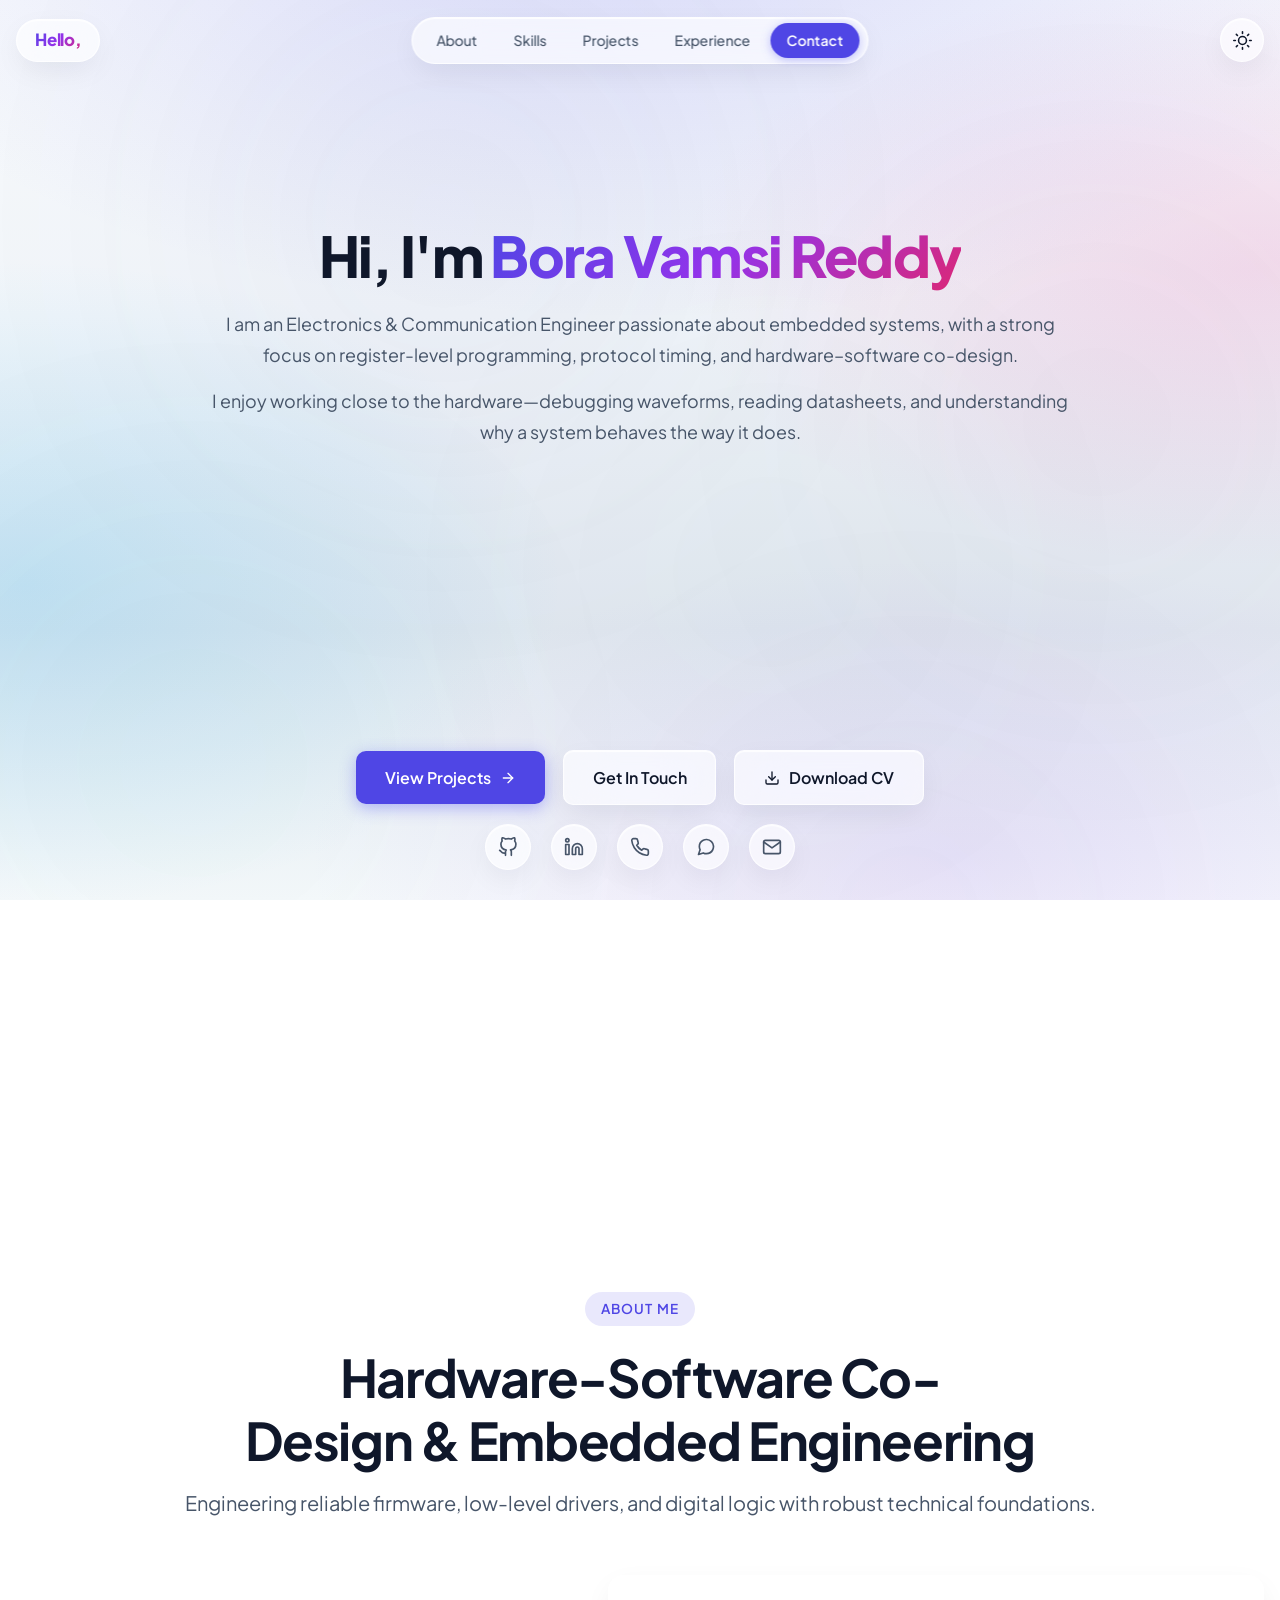
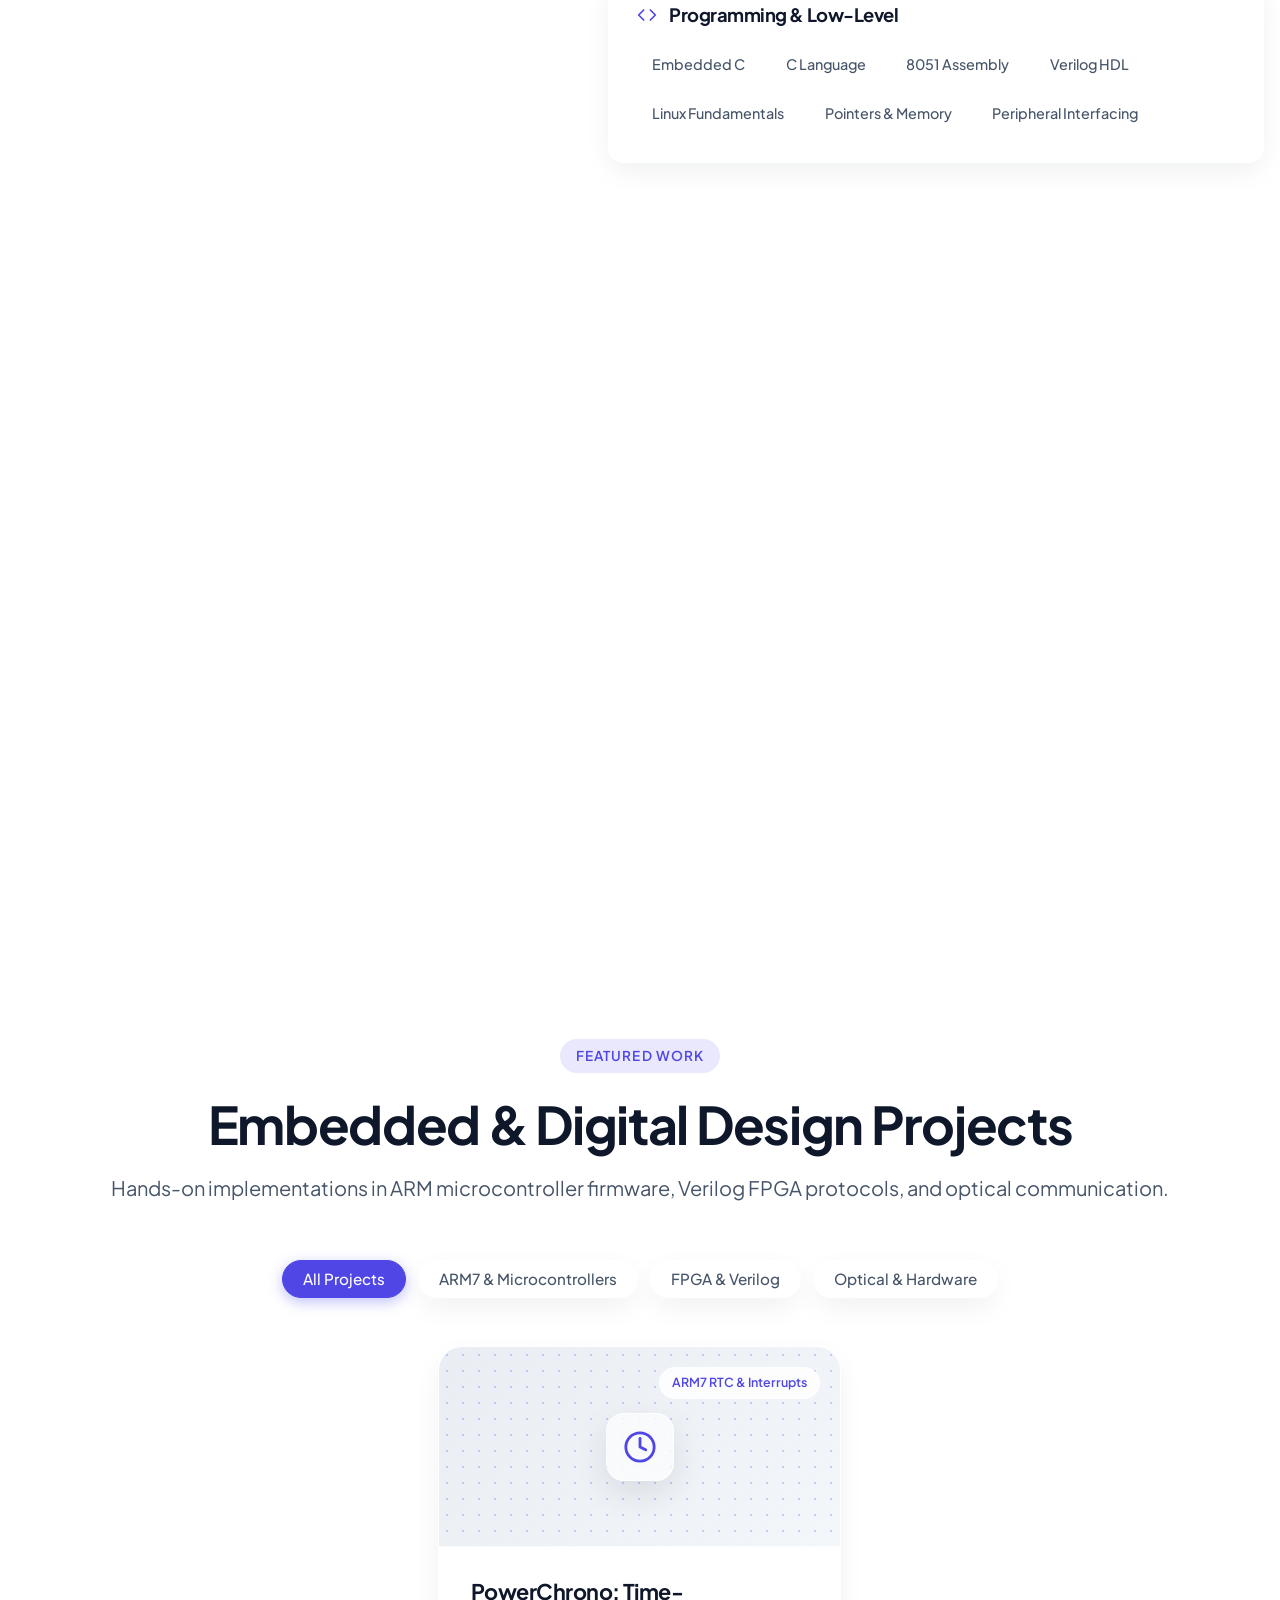
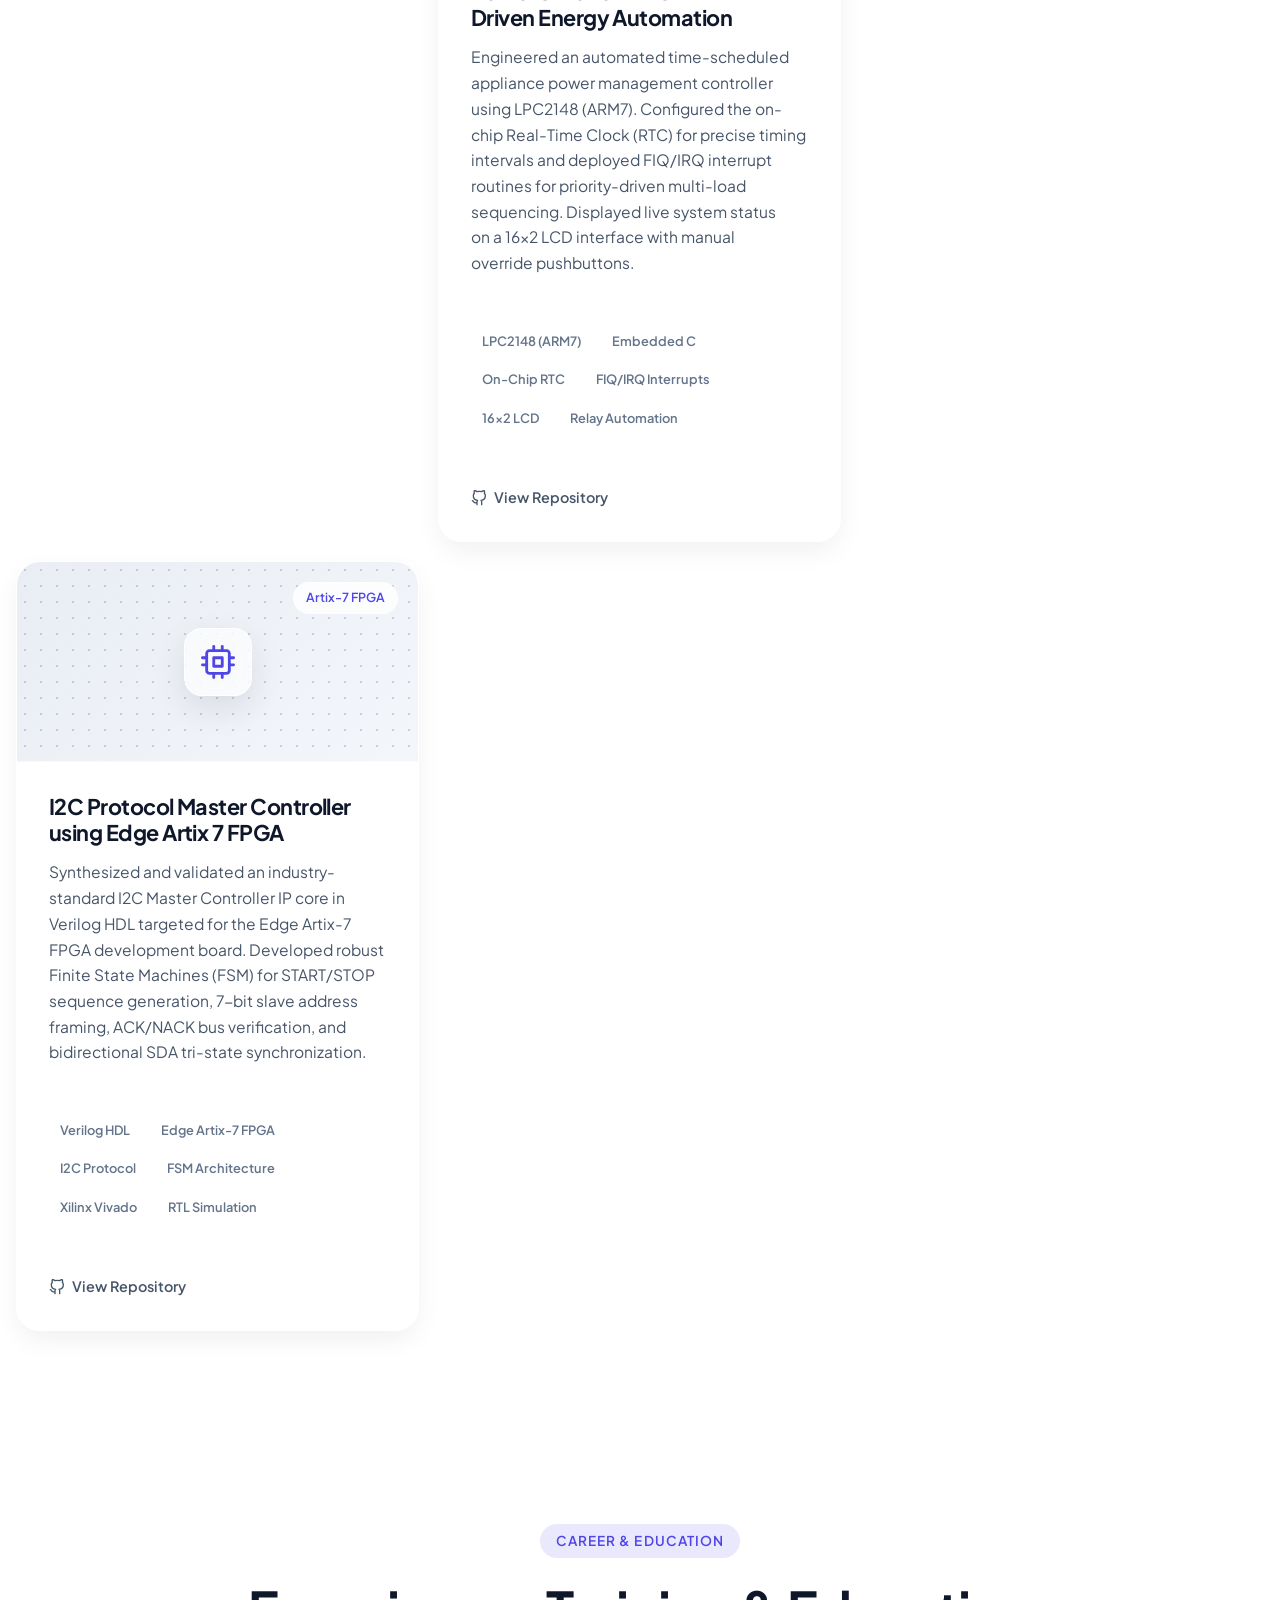
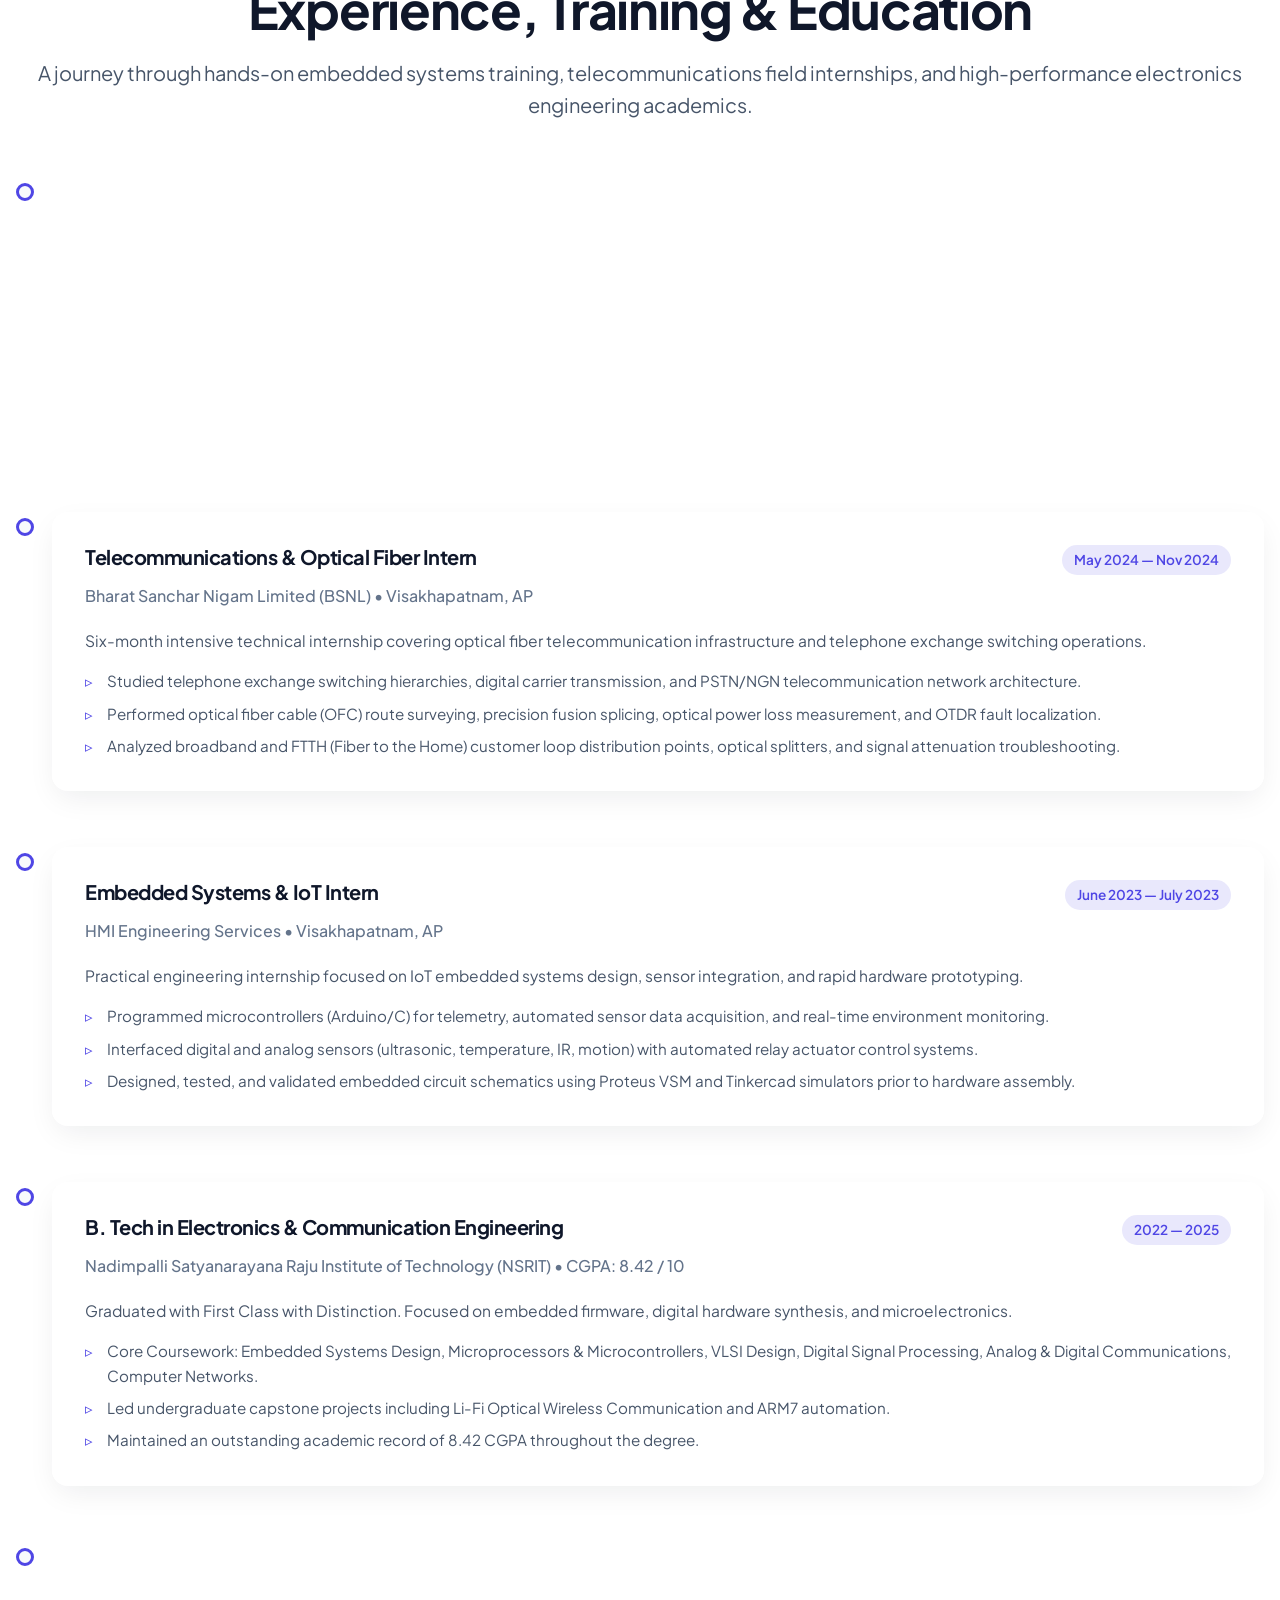
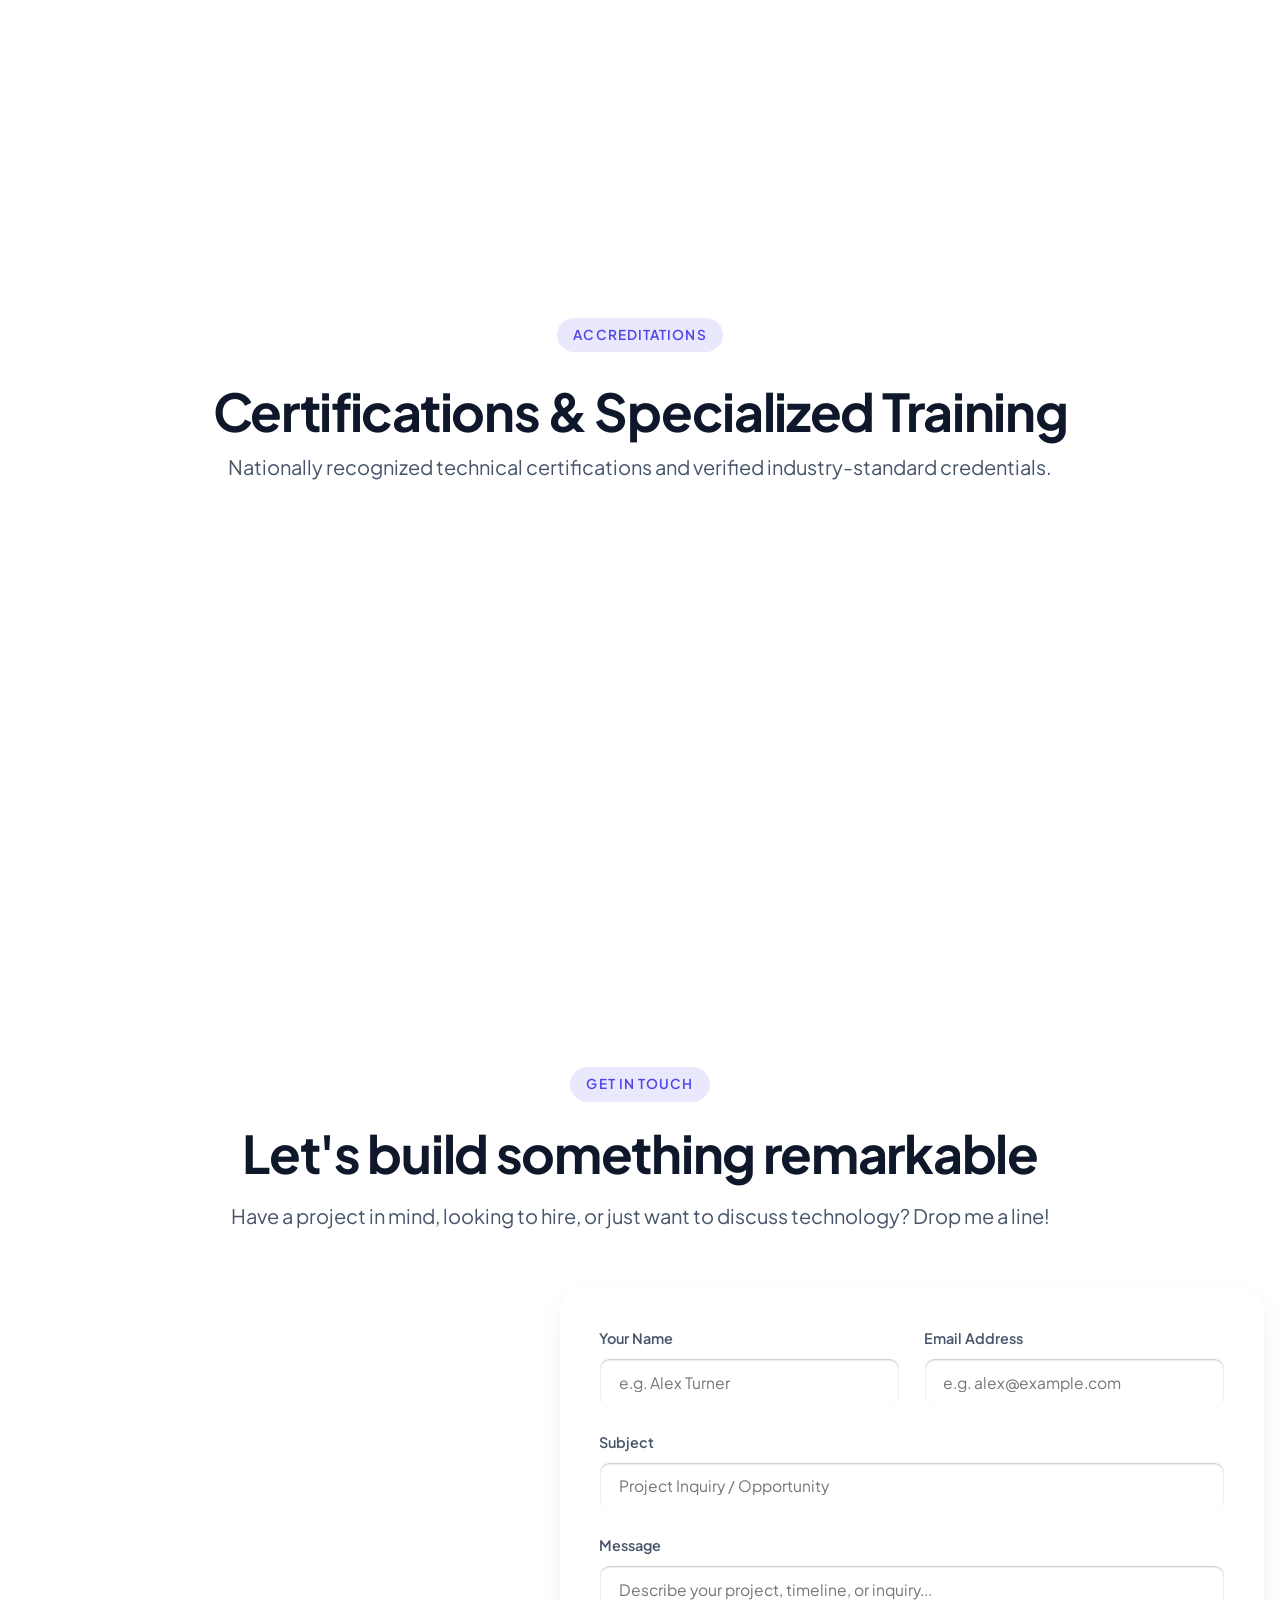
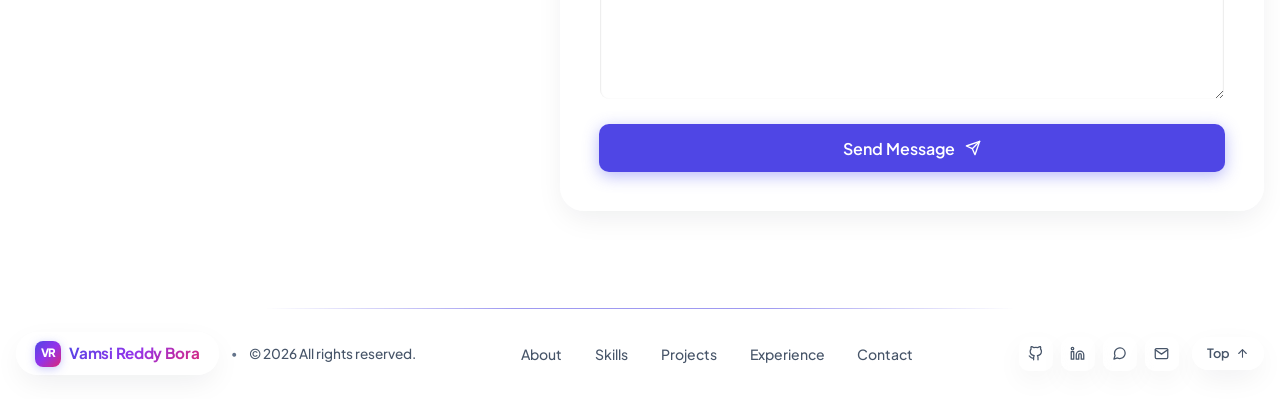
==== commit c89158da: "Fix card slide direction to horizontal edge-to-edge slide animation" ====
--- a/index.html
+++ b/index.html
@@ -17,7 +17,7 @@
   <link rel="preconnect" href="https://fonts.googleapis.com">
   <link rel="preconnect" href="https://fonts.gstatic.com" crossorigin>
   <link href="https://fonts.googleapis.com/css2?family=JetBrains+Mono:wght@400;500&family=Plus+Jakarta+Sans:wght@400;500;600;700;800&display=swap" rel="stylesheet">
-  <link rel="stylesheet" href="css/style.css?v=5.0">
+  <link rel="stylesheet" href="css/style.css?v=5.1">
 </head>
 <body>
 
@@ -961,6 +961,6 @@
   <div class="toast-container" id="toastContainer" aria-live="polite"></div>
 
   <!-- Scripts -->
-  <script src="js/main.js?v=5.0"></script>
+  <script src="js/main.js?v=5.1"></script>
 </body>
 </html>
--- a/css/style.css
+++ b/css/style.css
@@ -122,6 +122,7 @@
   scroll-padding-top: calc(var(--nav-height) + 20px);
   -webkit-text-size-adjust: 100%;
   width: 100%;
+  overflow-x: hidden;
 }
 
 body {
@@ -1069,8 +1070,7 @@
   box-shadow: var(--glass-shadow-hover);
 }
 
-.project-card.hidden,
-.carpet-roll-wrapper.hidden {
+.project-card.hidden {
   display: none;
 }
 
@@ -1906,29 +1906,79 @@
 }
 
 /* ==========================================================================
-   Card Slide-In Animation System
-   Cards slide up and fade in when scrolling into view,
-   slide back down and fade out when leaving.
+   Edge-to-Edge Slide-In & Slide-Out Animations (Horizontal Edge Slide)
+   Cards slide horizontally from the edges into place when scrolling into view,
+   and slide back into the edges when leaving view.
    ========================================================================== */
-.slide-card {
+.slide-edge-left,
+.slide-card.slide-from-left {
   opacity: 0;
-  transform: translateY(60px);
-  transition: opacity 0.7s cubic-bezier(0.16, 1, 0.3, 1),
-              transform 0.7s cubic-bezier(0.16, 1, 0.3, 1),
+  transform: translate3d(-55px, 0, 0) scale3d(0.975, 0.975, 1);
+  transition: transform 0.8s cubic-bezier(0.16, 1, 0.3, 1),
+              opacity 0.8s cubic-bezier(0.16, 1, 0.3, 1),
               border-color var(--transition-base),
               box-shadow var(--transition-base);
-  will-change: opacity, transform;
-}
-
+  will-change: transform, opacity;
+  backface-visibility: hidden;
+  -webkit-backface-visibility: hidden;
+}
+
+.slide-edge-right,
+.slide-card.slide-from-right {
+  opacity: 0;
+  transform: translate3d(55px, 0, 0) scale3d(0.975, 0.975, 1);
+  transition: transform 0.8s cubic-bezier(0.16, 1, 0.3, 1),
+              opacity 0.8s cubic-bezier(0.16, 1, 0.3, 1),
+              border-color var(--transition-base),
+              box-shadow var(--transition-base);
+  will-change: transform, opacity;
+  backface-visibility: hidden;
+  -webkit-backface-visibility: hidden;
+}
+
+/* Fallback for elements with slide-card class */
+.slide-card:not(.slide-edge-right):not(.slide-from-right) {
+  opacity: 0;
+  transform: translate3d(-55px, 0, 0) scale3d(0.975, 0.975, 1);
+  transition: transform 0.8s cubic-bezier(0.16, 1, 0.3, 1),
+              opacity 0.8s cubic-bezier(0.16, 1, 0.3, 1),
+              border-color var(--transition-base),
+              box-shadow var(--transition-base);
+  will-change: transform, opacity;
+  backface-visibility: hidden;
+  -webkit-backface-visibility: hidden;
+}
+
+.slide-edge-left.in-view,
+.slide-edge-right.in-view,
 .slide-card.in-view {
   opacity: 1;
-  transform: translateY(0);
-}
-
-.slide-card.in-view:hover {
-  transform: translateY(-6px) scale(1.008);
-  border-color: var(--glass-border-hover);
-  box-shadow: var(--glass-shadow-hover);
+  transform: translate3d(0, 0, 0) scale3d(1, 1, 1);
+}
+
+@media (hover: hover) and (pointer: fine) {
+  .slide-edge-left.in-view:hover,
+  .slide-edge-right.in-view:hover,
+  .slide-card.in-view:hover {
+    transform: translate3d(0, -6px, 0) scale3d(1.008, 1.008, 1);
+    border-color: var(--glass-border-hover);
+    box-shadow: var(--glass-shadow-hover);
+    transition-duration: 0.25s;
+  }
+}
+
+/* Dynamic filter edge-slide animations */
+.project-card.filter-leaving {
+  opacity: 0;
+  transform: translate3d(-35px, 0, 0) scale3d(0.95, 0.95, 1);
+  transition: transform 0.35s cubic-bezier(0.22, 1, 0.36, 1), opacity 0.35s ease;
+  pointer-events: none;
+}
+
+.project-card.filter-entering {
+  opacity: 0;
+  transform: translate3d(40px, 0, 0) scale3d(0.97, 0.97, 1);
+  transition: transform 0.6s cubic-bezier(0.22, 1, 0.36, 1), opacity 0.6s ease;
 }
 
 /* ==========================================================================
@@ -2036,9 +2086,29 @@
     gap: 1rem;
   }
 
+  /* Mobile: reduce horizontal slide distance to prevent overflow */
+  .slide-edge-left,
+  .slide-card.slide-from-left,
+  .slide-card:not(.slide-edge-right):not(.slide-from-right) {
+    transform: translate3d(-30px, 0, 0) scale3d(0.985, 0.985, 1);
+  }
+
+  .slide-edge-right,
+  .slide-card.slide-from-right {
+    transform: translate3d(30px, 0, 0) scale3d(0.985, 0.985, 1);
+  }
+
+  .slide-edge-left.in-view,
+  .slide-edge-right.in-view,
+  .slide-card.in-view {
+    transform: translate3d(0, 0, 0) scale3d(1, 1, 1);
+  }
+
   /* Mobile: disable hover lift on touch devices */
+  .slide-edge-left.in-view:hover,
+  .slide-edge-right.in-view:hover,
   .slide-card.in-view:hover {
-    transform: translateY(0);
+    transform: translate3d(0, 0, 0) scale3d(1, 1, 1);
   }
 }
 
@@ -2071,6 +2141,17 @@
 
   .footer-nav-link {
     font-size: 0.825rem;
+  }
+
+  .slide-edge-left,
+  .slide-card.slide-from-left,
+  .slide-card:not(.slide-edge-right):not(.slide-from-right) {
+    transform: translate3d(-20px, 0, 0) scale3d(0.99, 0.99, 1);
+  }
+
+  .slide-edge-right,
+  .slide-card.slide-from-right {
+    transform: translate3d(20px, 0, 0) scale3d(0.99, 0.99, 1);
   }
 }
 
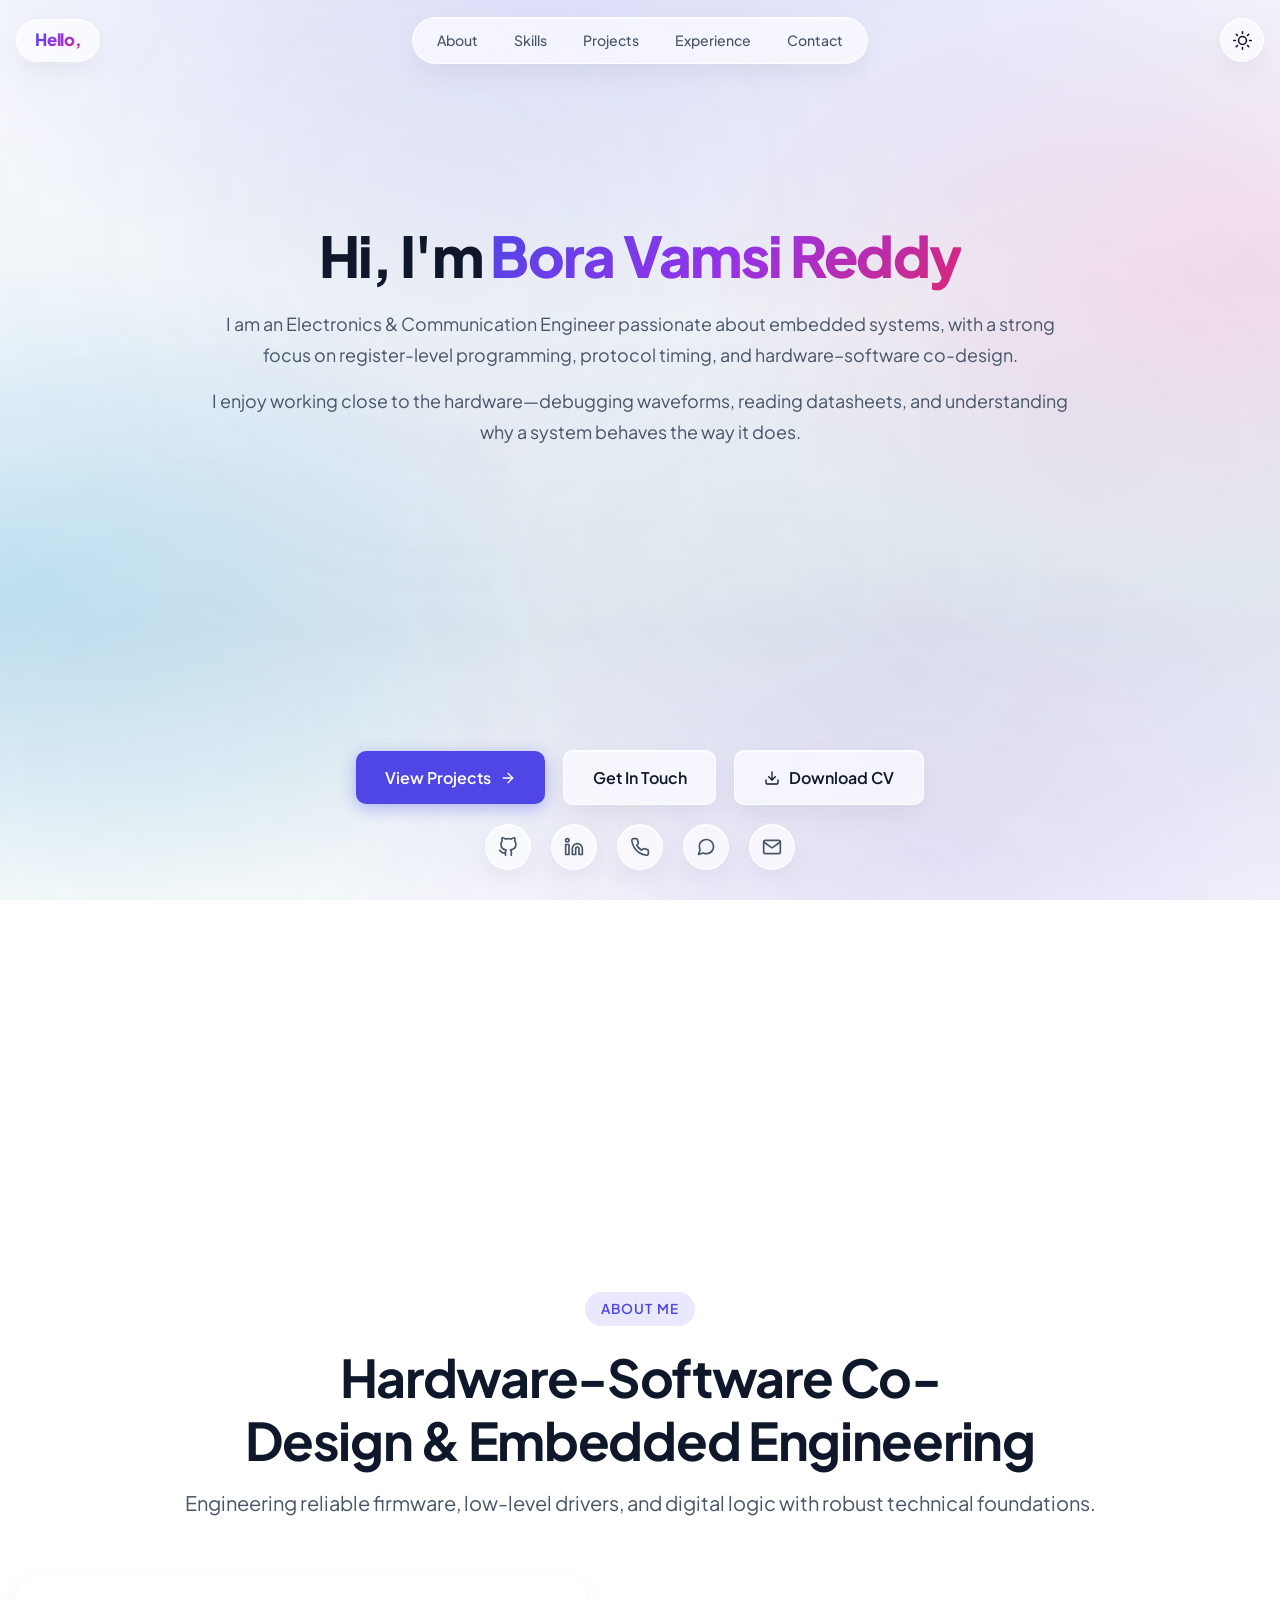
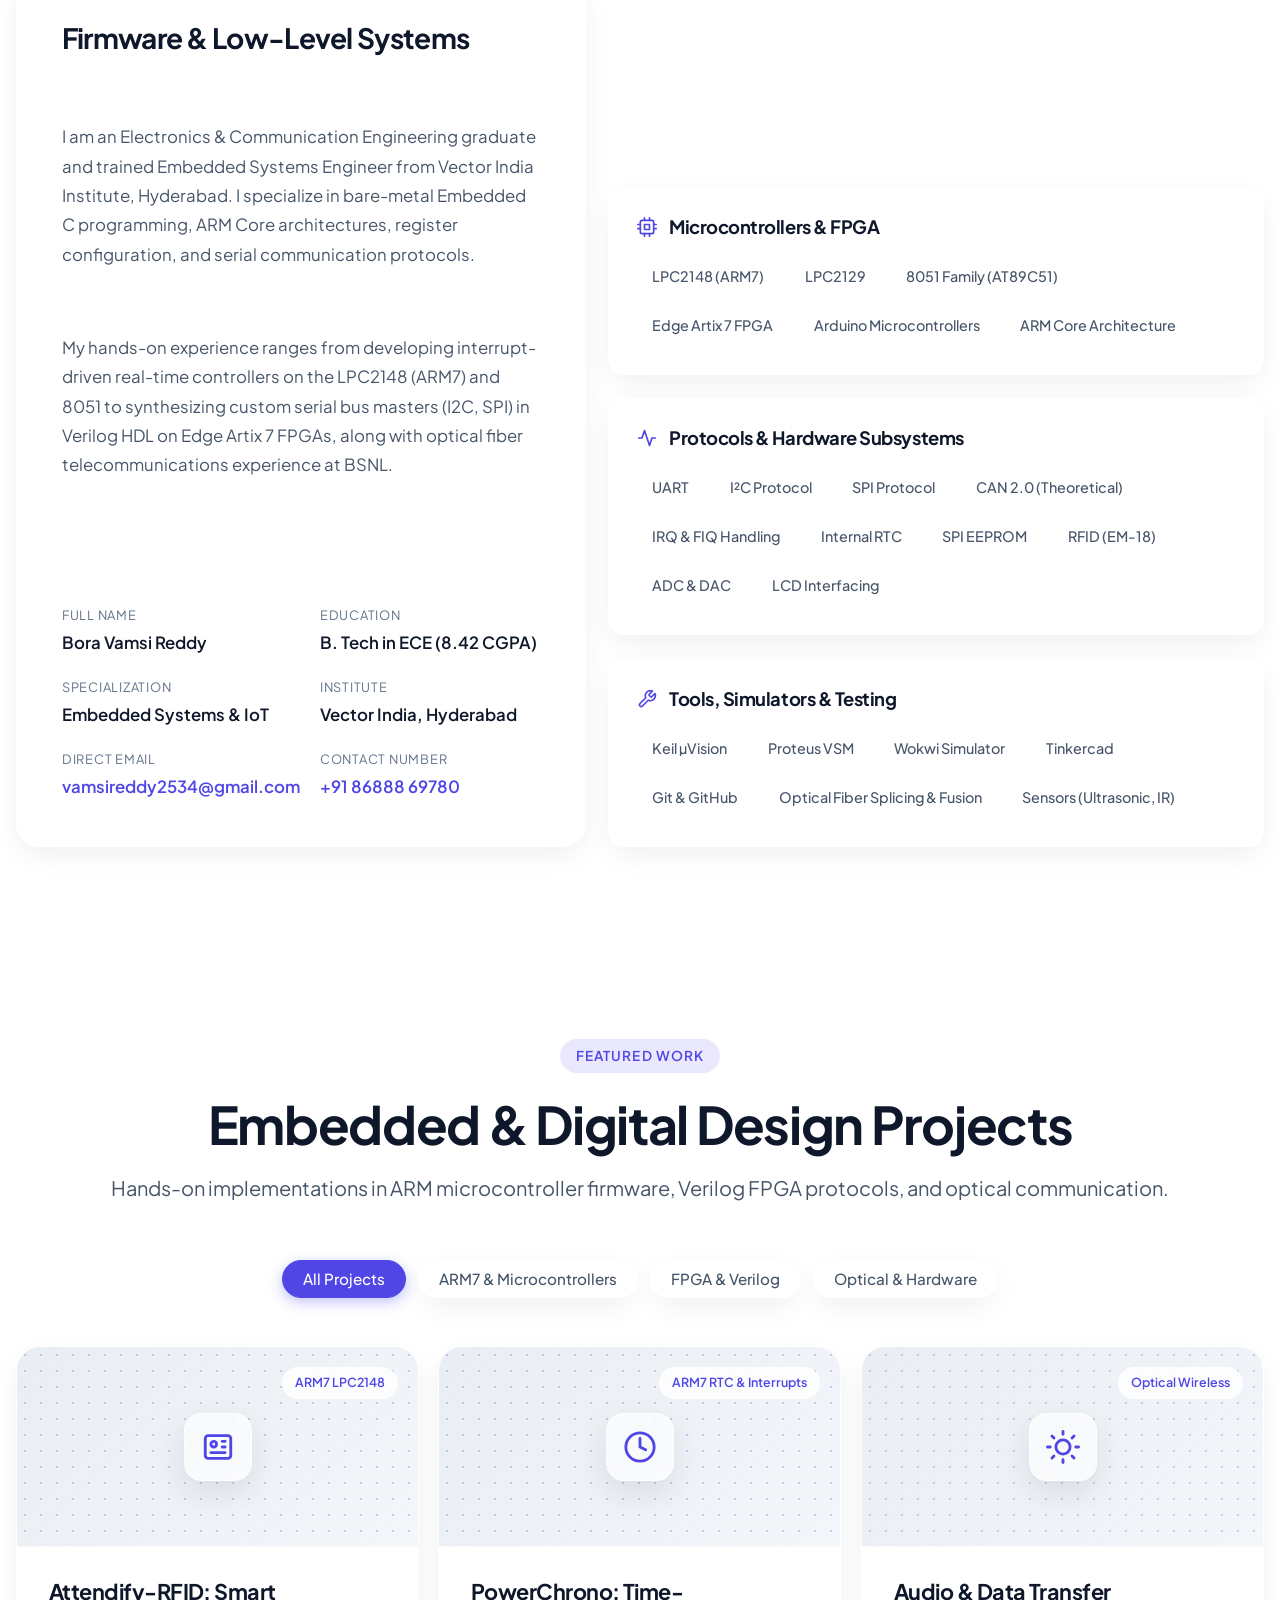
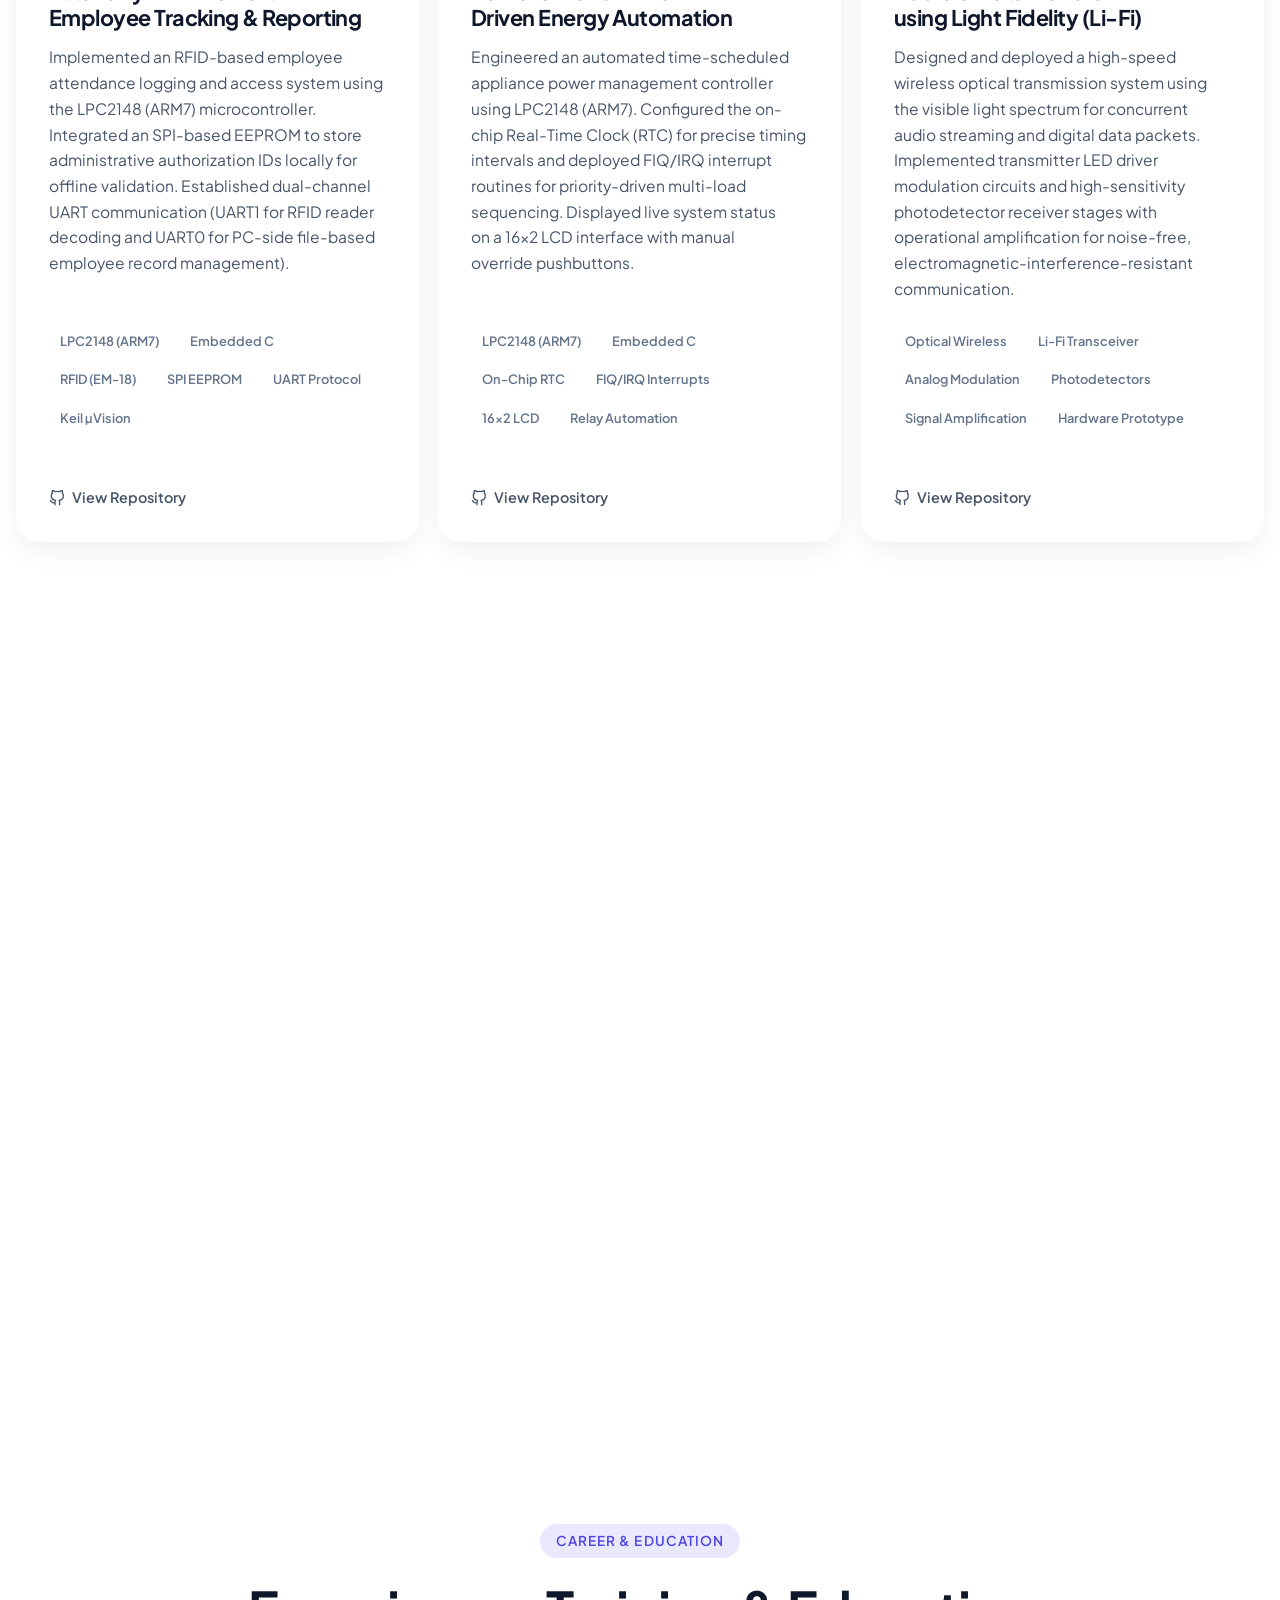
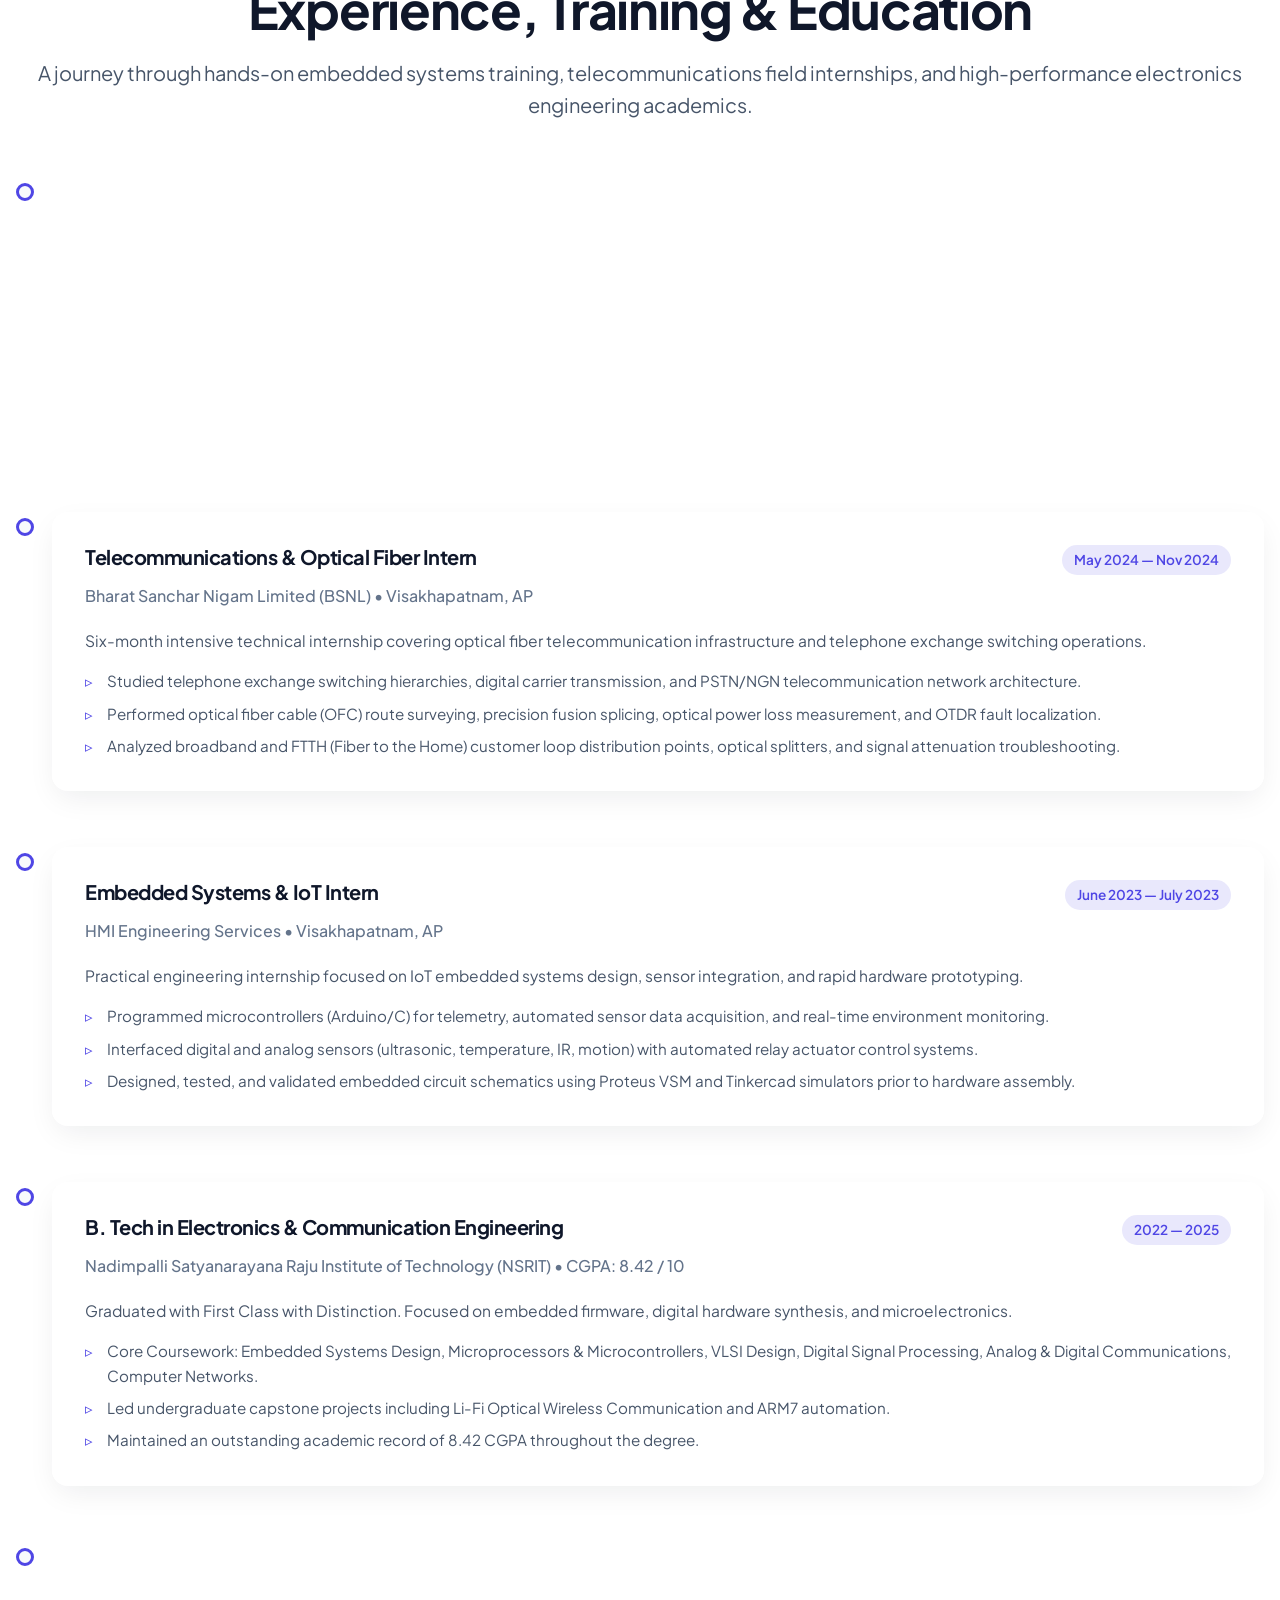
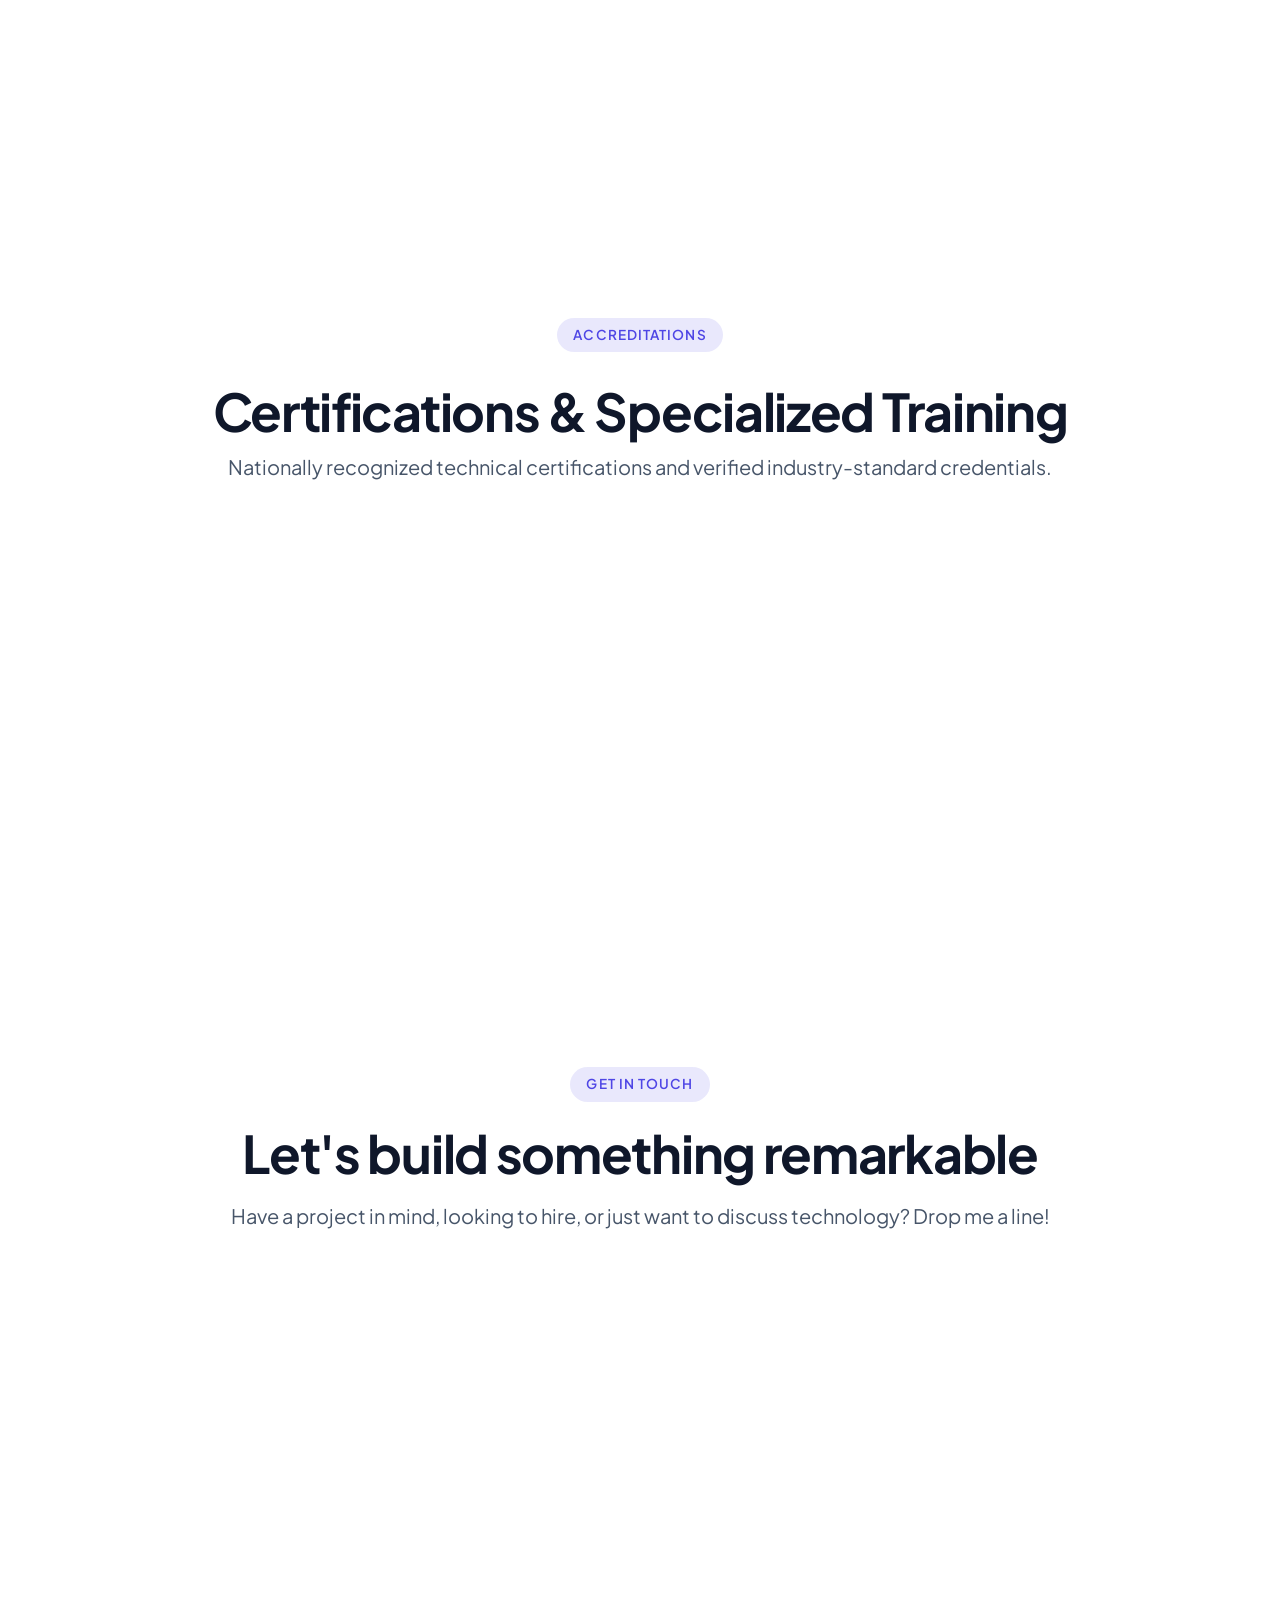
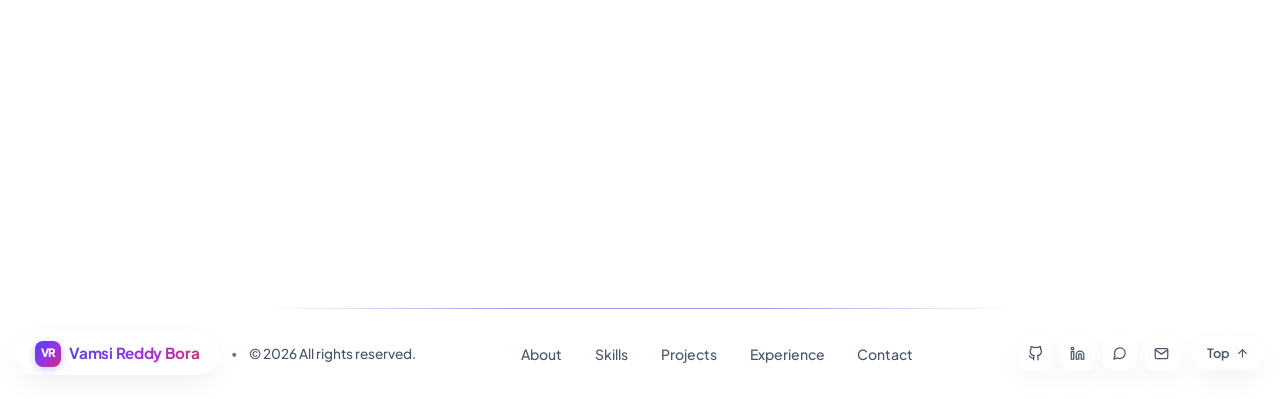
==== commit a6b874dc: "Fix missing cards: resolve CSS selector specificity conflict on left-edge cards" ====
--- a/index.html
+++ b/index.html
@@ -17,7 +17,7 @@
   <link rel="preconnect" href="https://fonts.googleapis.com">
   <link rel="preconnect" href="https://fonts.gstatic.com" crossorigin>
   <link href="https://fonts.googleapis.com/css2?family=JetBrains+Mono:wght@400;500&family=Plus+Jakarta+Sans:wght@400;500;600;700;800&display=swap" rel="stylesheet">
-  <link rel="stylesheet" href="css/style.css?v=5.1">
+  <link rel="stylesheet" href="css/style.css?v=5.2">
 </head>
 <body>
 
@@ -961,6 +961,6 @@
   <div class="toast-container" id="toastContainer" aria-live="polite"></div>
 
   <!-- Scripts -->
-  <script src="js/main.js?v=5.1"></script>
+  <script src="js/main.js?v=5.2"></script>
 </body>
 </html>
--- a/css/style.css
+++ b/css/style.css
@@ -1910,10 +1910,11 @@
    Cards slide horizontally from the edges into place when scrolling into view,
    and slide back into the edges when leaving view.
    ========================================================================== */
+/* Base Slide Animation Properties */
+.slide-card,
 .slide-edge-left,
-.slide-card.slide-from-left {
+.slide-edge-right {
   opacity: 0;
-  transform: translate3d(-55px, 0, 0) scale3d(0.975, 0.975, 1);
   transition: transform 0.8s cubic-bezier(0.16, 1, 0.3, 1),
               opacity 0.8s cubic-bezier(0.16, 1, 0.3, 1),
               border-color var(--transition-base),
@@ -1923,44 +1924,36 @@
   -webkit-backface-visibility: hidden;
 }
 
+/* Slide in from left edge */
+.slide-card,
+.slide-edge-left,
+.slide-card.slide-from-left {
+  transform: translate3d(-55px, 0, 0) scale3d(0.975, 0.975, 1);
+}
+
+/* Slide in from right edge */
 .slide-edge-right,
 .slide-card.slide-from-right {
-  opacity: 0;
   transform: translate3d(55px, 0, 0) scale3d(0.975, 0.975, 1);
-  transition: transform 0.8s cubic-bezier(0.16, 1, 0.3, 1),
-              opacity 0.8s cubic-bezier(0.16, 1, 0.3, 1),
-              border-color var(--transition-base),
-              box-shadow var(--transition-base);
-  will-change: transform, opacity;
-  backface-visibility: hidden;
-  -webkit-backface-visibility: hidden;
-}
-
-/* Fallback for elements with slide-card class */
-.slide-card:not(.slide-edge-right):not(.slide-from-right) {
-  opacity: 0;
-  transform: translate3d(-55px, 0, 0) scale3d(0.975, 0.975, 1);
-  transition: transform 0.8s cubic-bezier(0.16, 1, 0.3, 1),
-              opacity 0.8s cubic-bezier(0.16, 1, 0.3, 1),
-              border-color var(--transition-base),
-              box-shadow var(--transition-base);
-  will-change: transform, opacity;
-  backface-visibility: hidden;
-  -webkit-backface-visibility: hidden;
-}
-
+}
+
+/* In-View State: Slide to natural position and become fully visible */
+.slide-card.in-view,
 .slide-edge-left.in-view,
 .slide-edge-right.in-view,
-.slide-card.in-view {
-  opacity: 1;
-  transform: translate3d(0, 0, 0) scale3d(1, 1, 1);
+.slide-card.slide-from-left.in-view,
+.slide-card.slide-from-right.in-view {
+  opacity: 1 !important;
+  transform: translate3d(0, 0, 0) scale3d(1, 1, 1) !important;
 }
 
 @media (hover: hover) and (pointer: fine) {
+  .slide-card.in-view:hover,
   .slide-edge-left.in-view:hover,
   .slide-edge-right.in-view:hover,
-  .slide-card.in-view:hover {
-    transform: translate3d(0, -6px, 0) scale3d(1.008, 1.008, 1);
+  .slide-card.slide-from-left.in-view:hover,
+  .slide-card.slide-from-right.in-view:hover {
+    transform: translate3d(0, -6px, 0) scale3d(1.008, 1.008, 1) !important;
     border-color: var(--glass-border-hover);
     box-shadow: var(--glass-shadow-hover);
     transition-duration: 0.25s;
@@ -2087,9 +2080,9 @@
   }
 
   /* Mobile: reduce horizontal slide distance to prevent overflow */
+  .slide-card,
   .slide-edge-left,
-  .slide-card.slide-from-left,
-  .slide-card:not(.slide-edge-right):not(.slide-from-right) {
+  .slide-card.slide-from-left {
     transform: translate3d(-30px, 0, 0) scale3d(0.985, 0.985, 1);
   }
 
@@ -2098,17 +2091,21 @@
     transform: translate3d(30px, 0, 0) scale3d(0.985, 0.985, 1);
   }
 
+  .slide-card.in-view,
   .slide-edge-left.in-view,
   .slide-edge-right.in-view,
-  .slide-card.in-view {
-    transform: translate3d(0, 0, 0) scale3d(1, 1, 1);
+  .slide-card.slide-from-left.in-view,
+  .slide-card.slide-from-right.in-view {
+    transform: translate3d(0, 0, 0) scale3d(1, 1, 1) !important;
   }
 
   /* Mobile: disable hover lift on touch devices */
+  .slide-card.in-view:hover,
   .slide-edge-left.in-view:hover,
   .slide-edge-right.in-view:hover,
-  .slide-card.in-view:hover {
-    transform: translate3d(0, 0, 0) scale3d(1, 1, 1);
+  .slide-card.slide-from-left.in-view:hover,
+  .slide-card.slide-from-right.in-view:hover {
+    transform: translate3d(0, 0, 0) scale3d(1, 1, 1) !important;
   }
 }
 
@@ -2143,9 +2140,9 @@
     font-size: 0.825rem;
   }
 
+  .slide-card,
   .slide-edge-left,
-  .slide-card.slide-from-left,
-  .slide-card:not(.slide-edge-right):not(.slide-from-right) {
+  .slide-card.slide-from-left {
     transform: translate3d(-20px, 0, 0) scale3d(0.99, 0.99, 1);
   }
 
